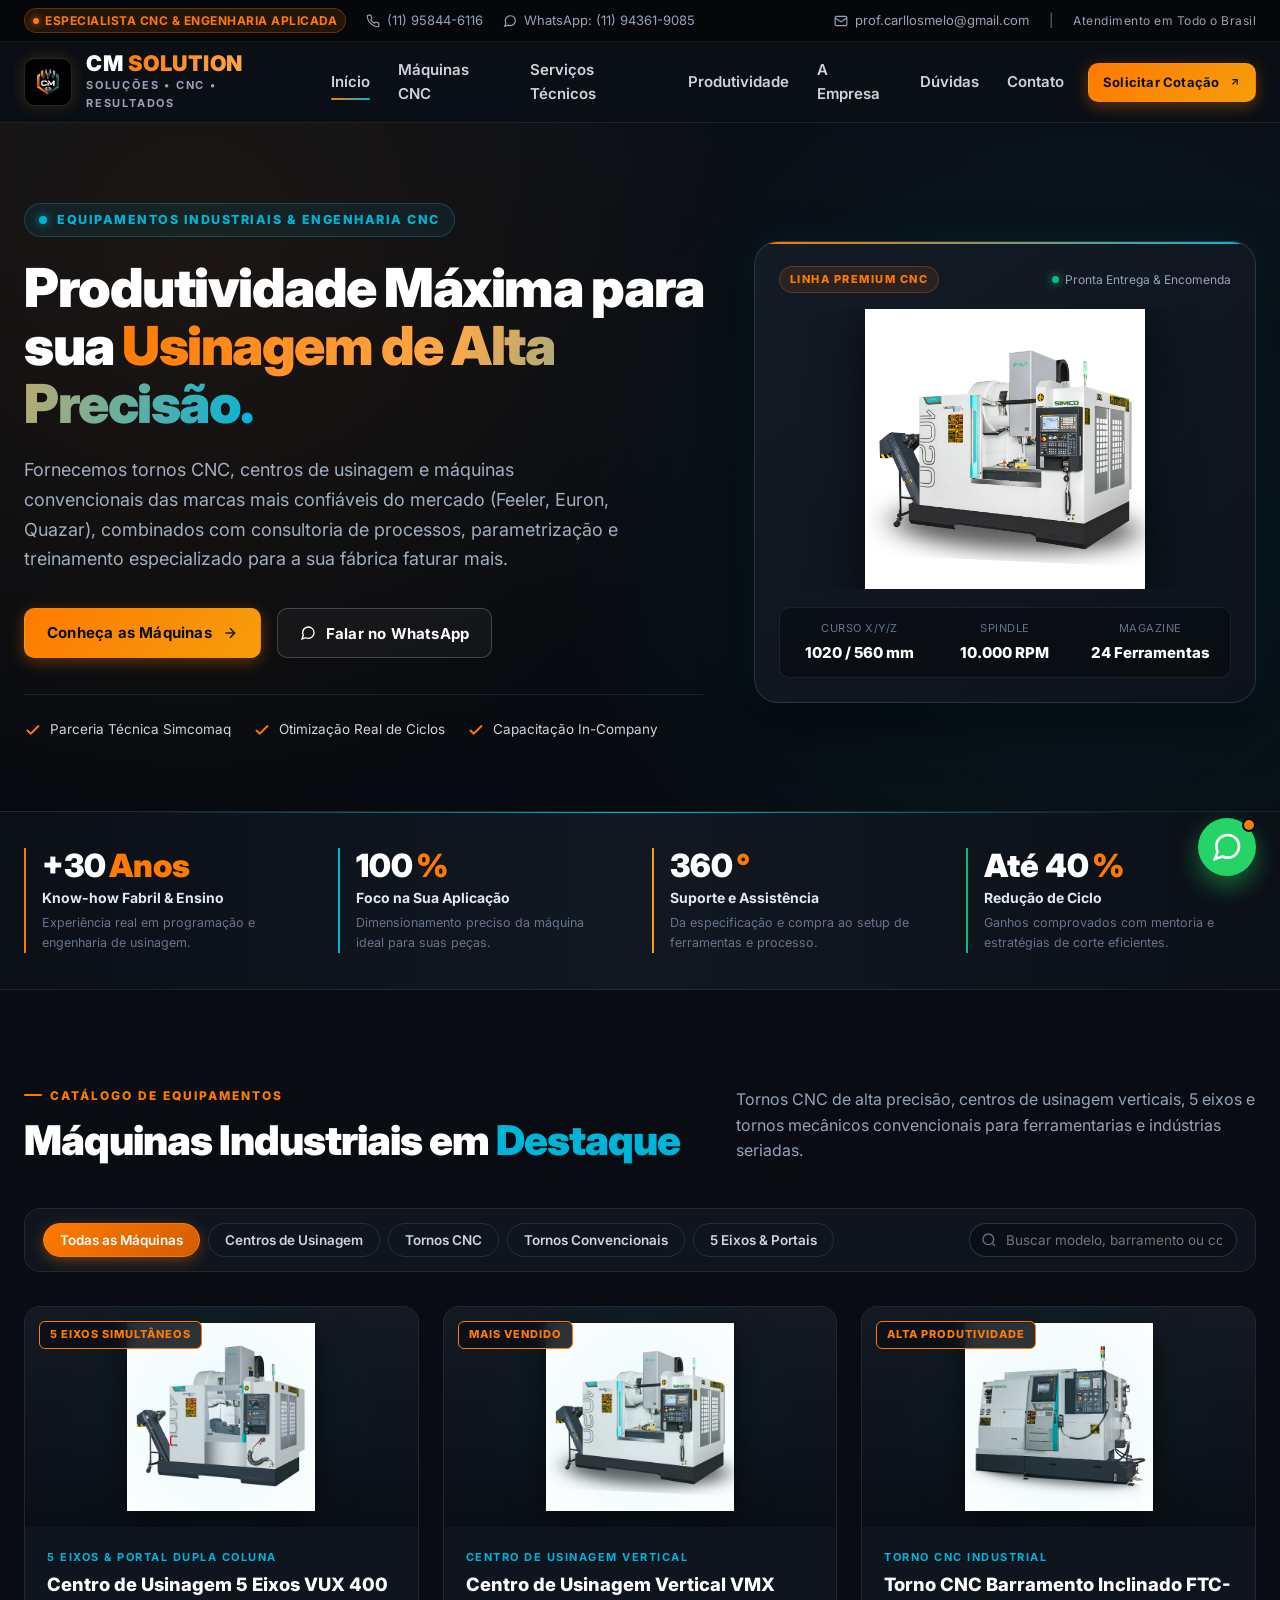
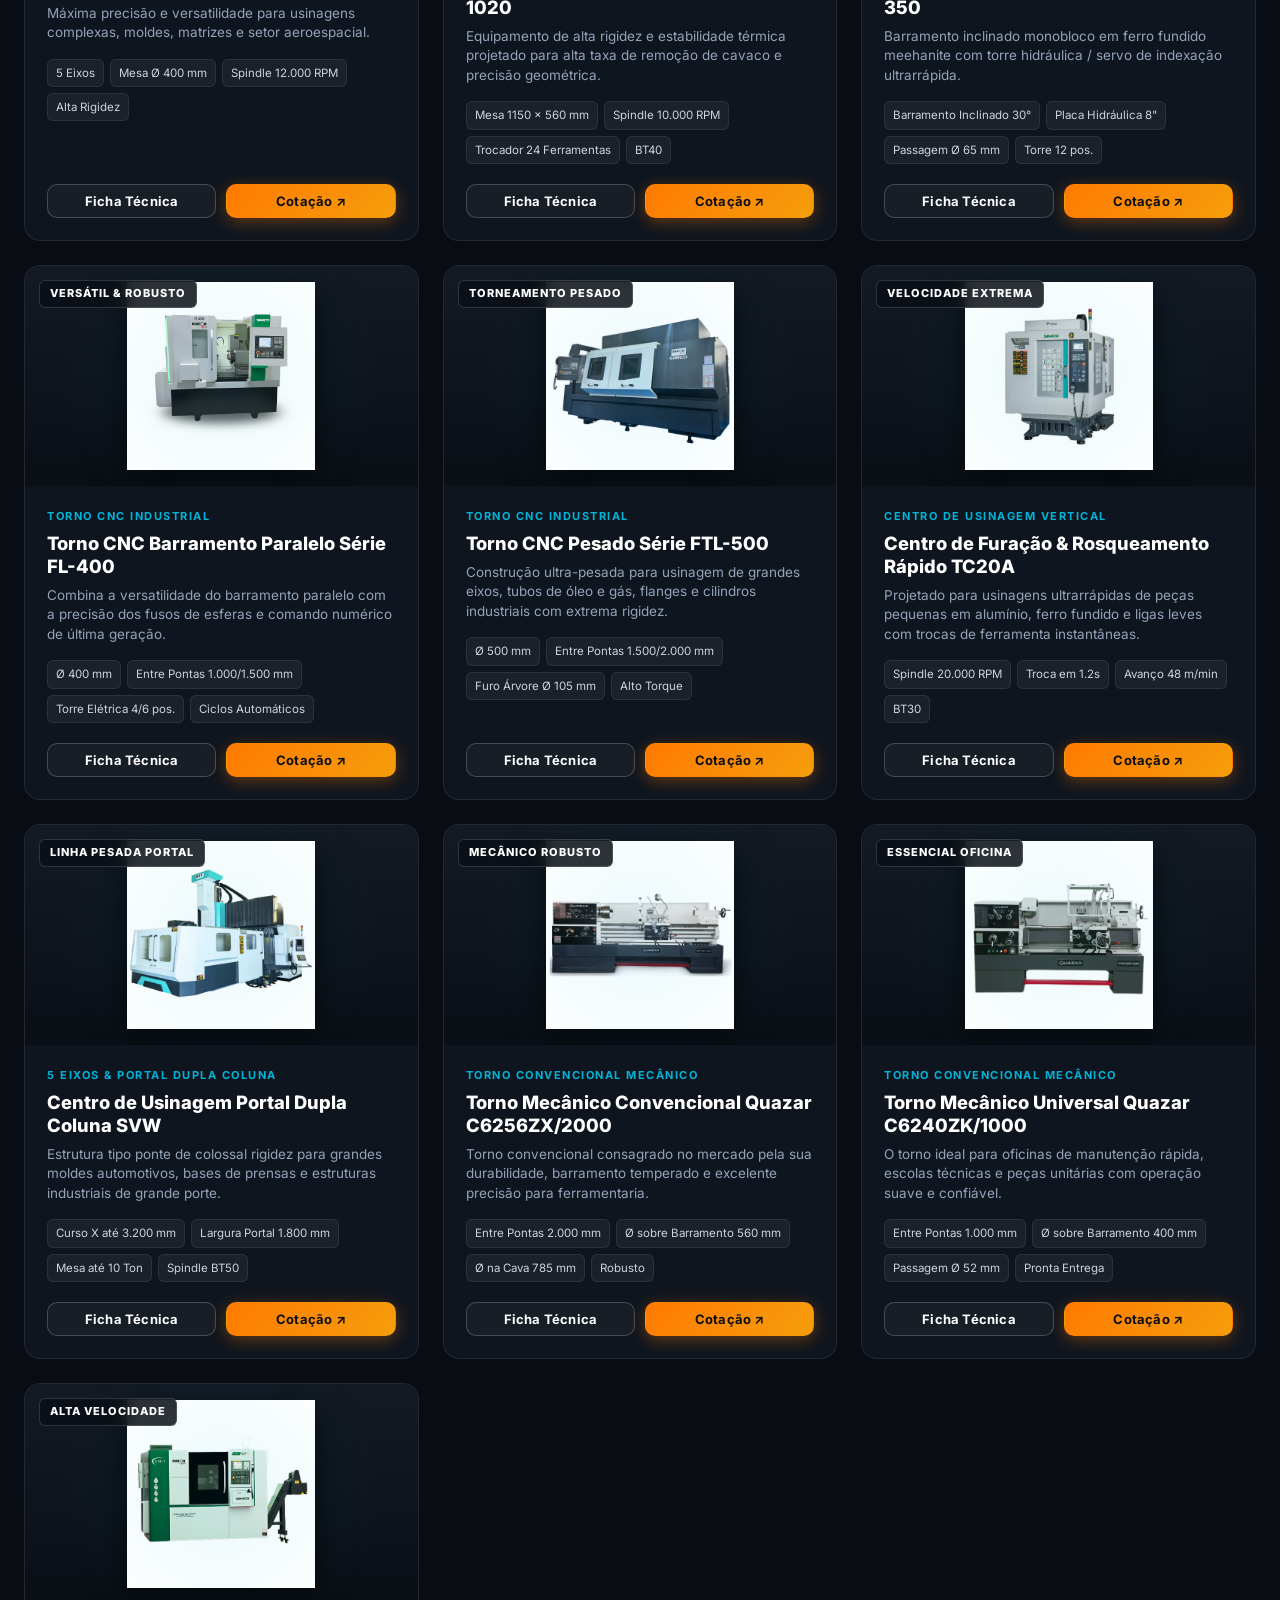
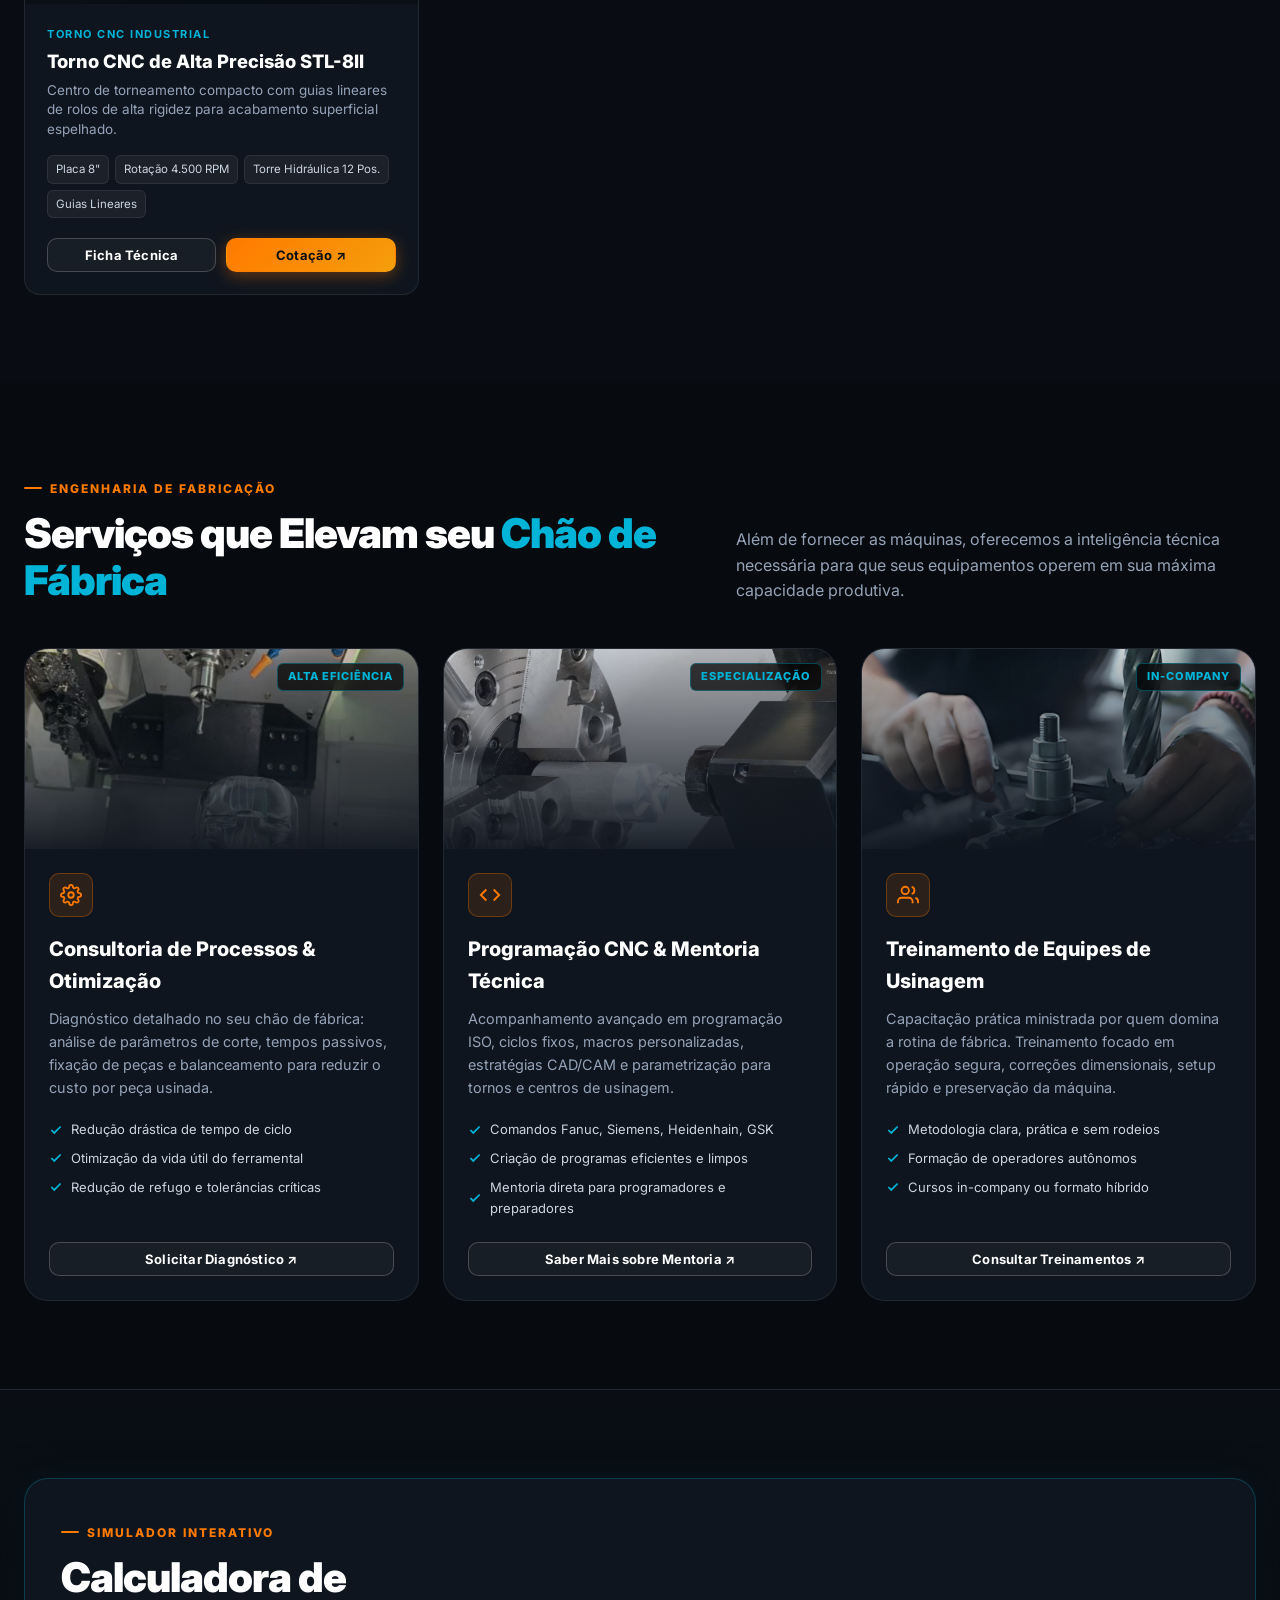
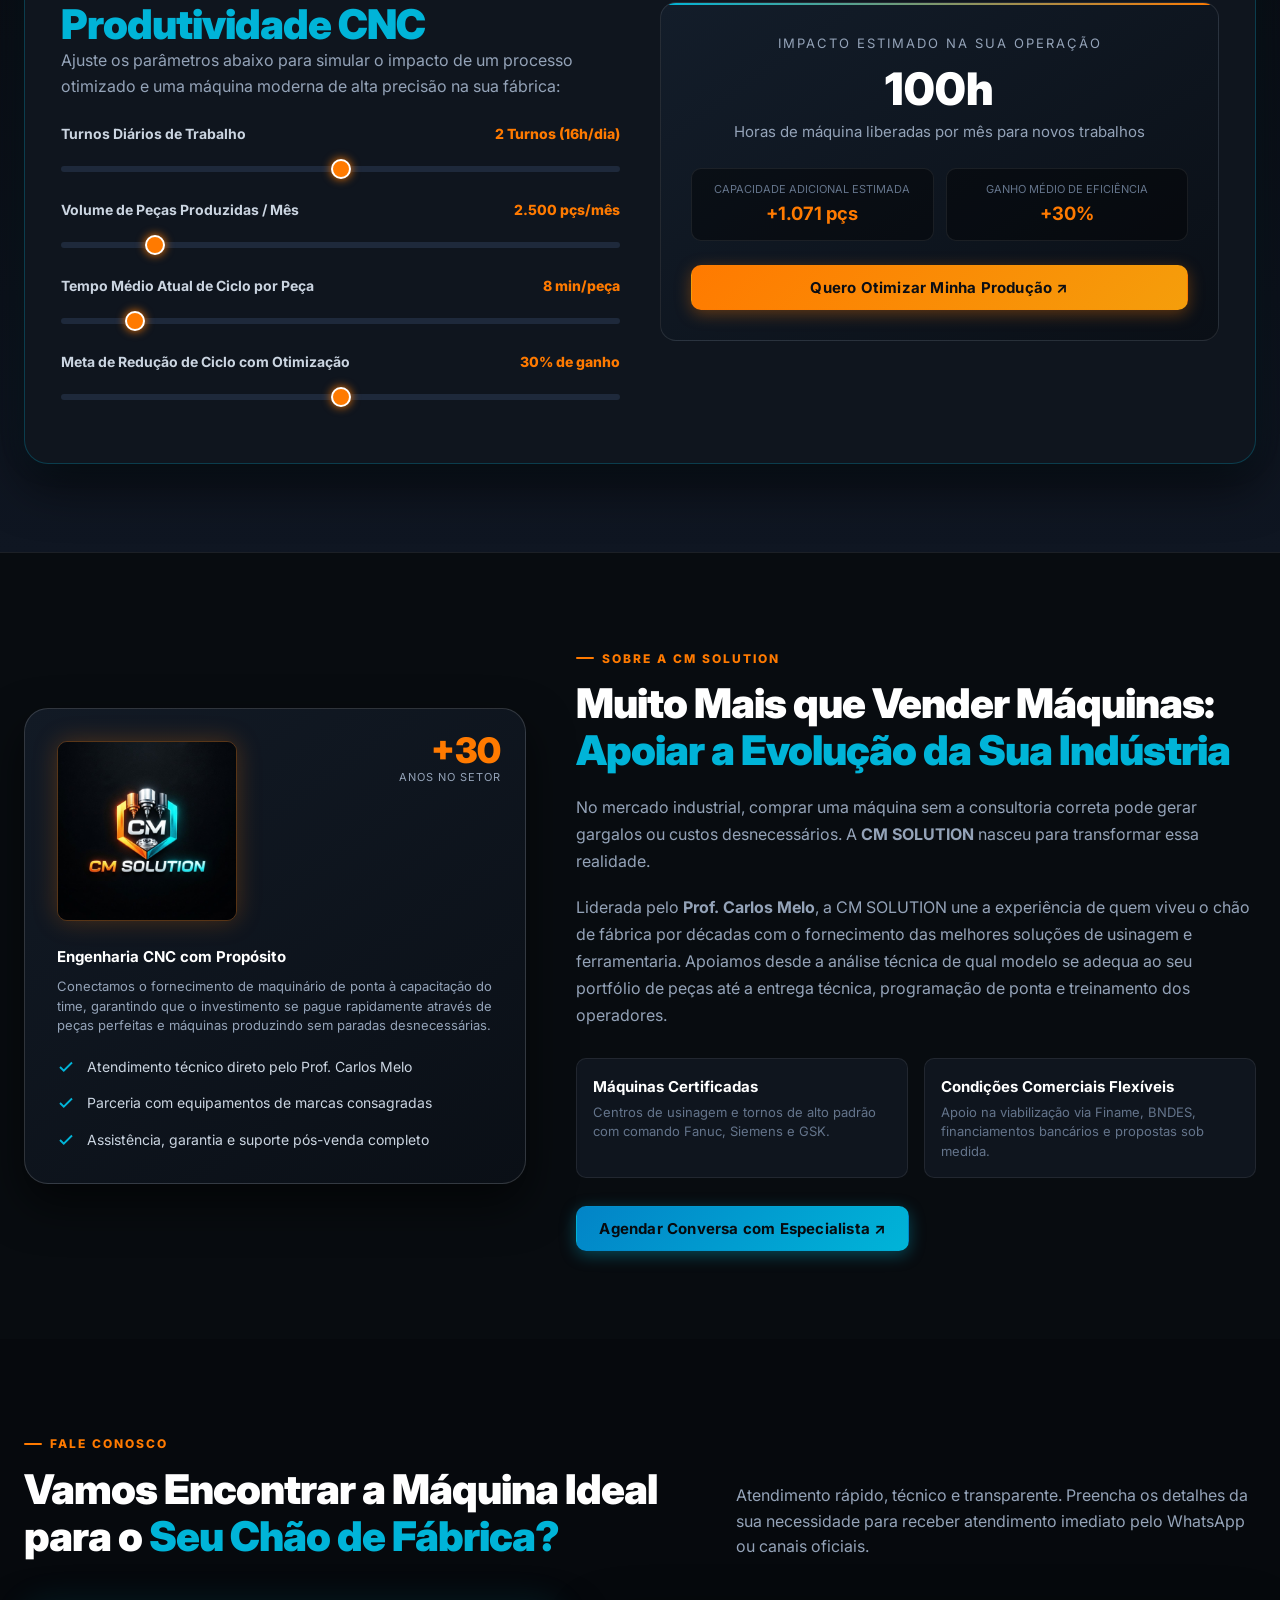
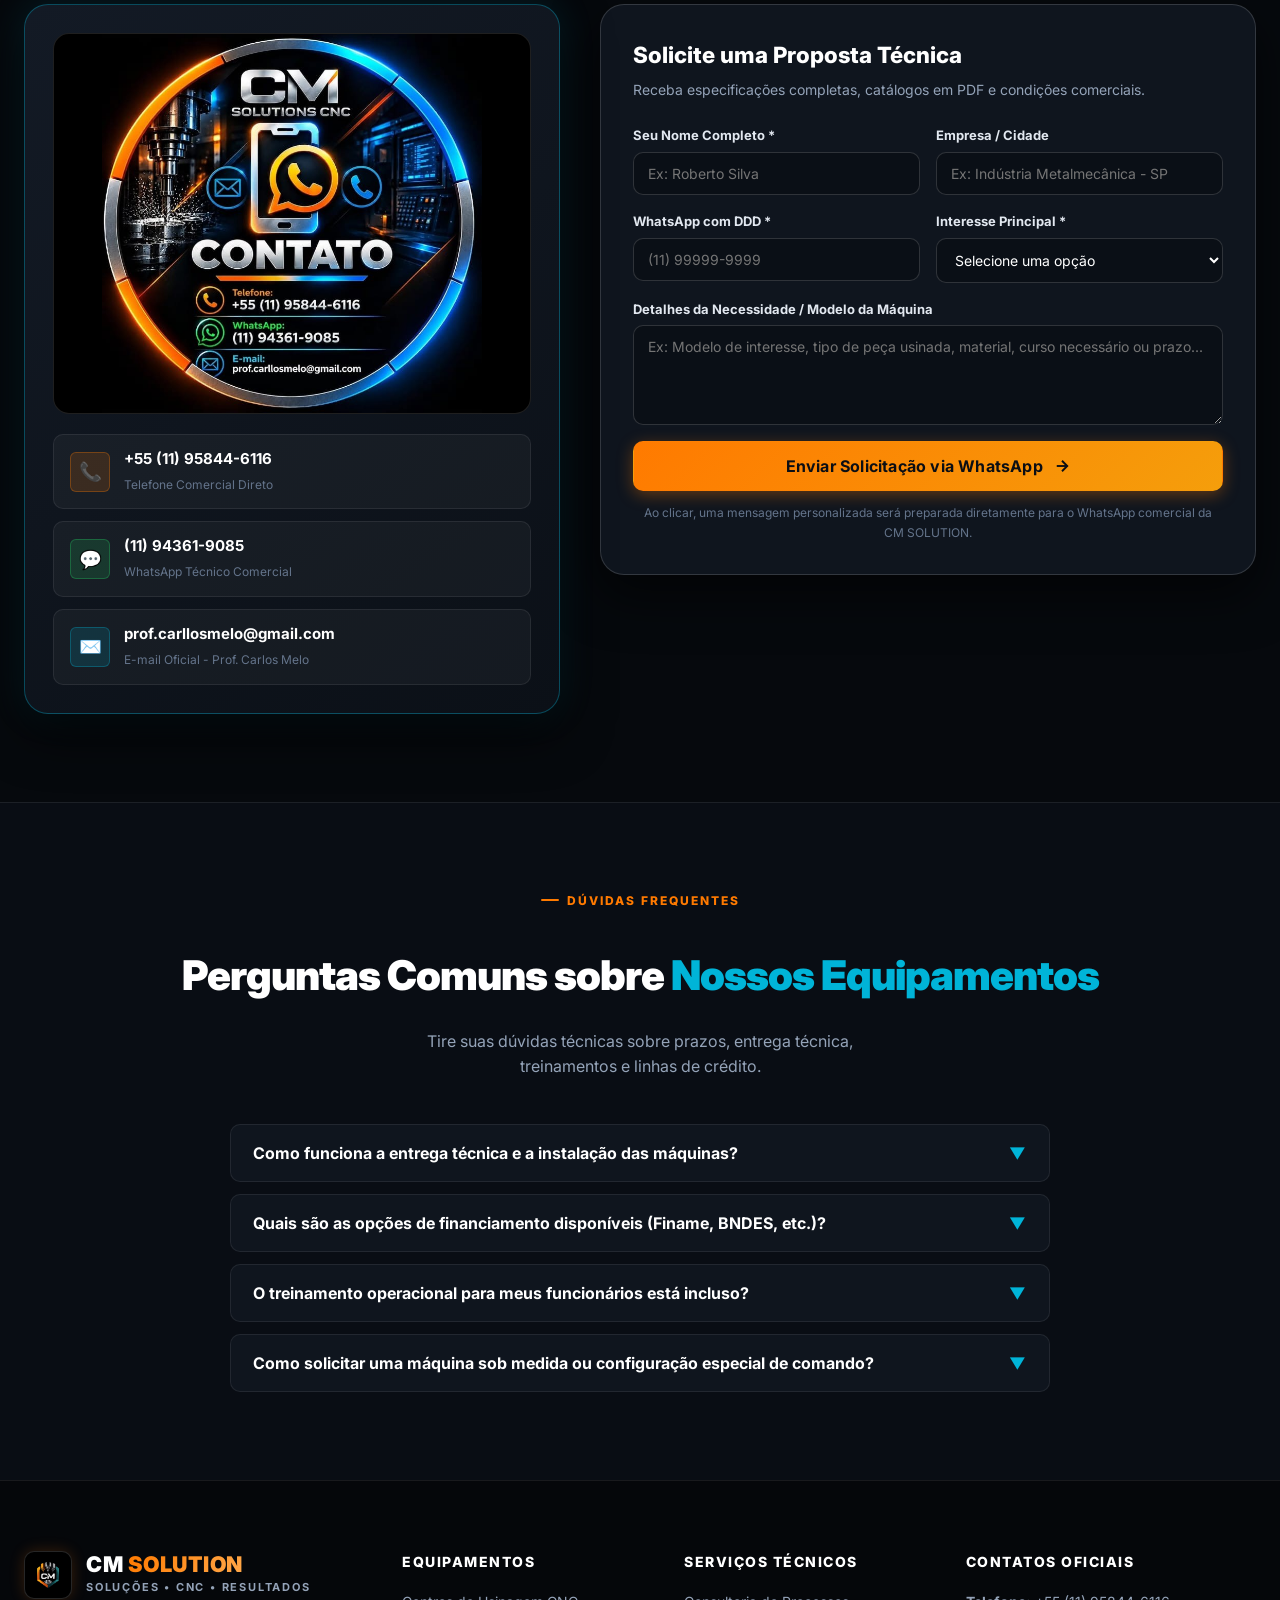
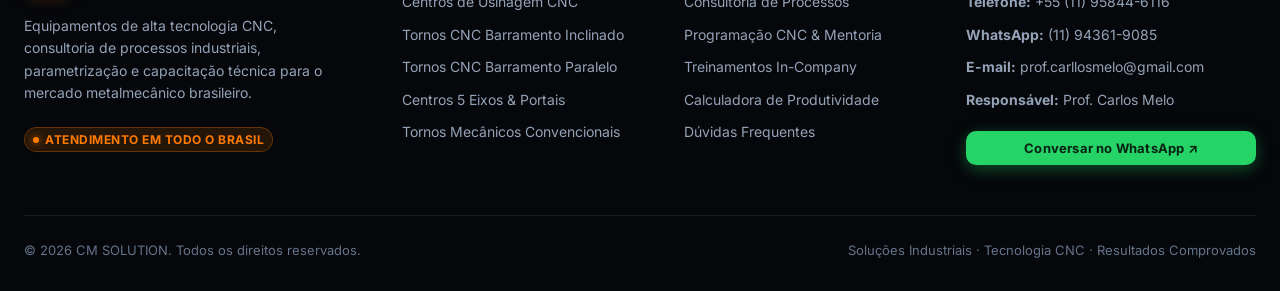
==== index.html @ d3fdac78 "feat: reconstrucao completa do site CM SOLUTION com nova identidade visual, catalogo dinamico e maqu" ====
<!DOCTYPE html>
<html lang="pt-BR">
<head>
  <meta charset="utf-8">
  <meta name="viewport" content="width=device-width, initial-scale=1.0">
  <meta name="description" content="CM SOLUTION - Fornecimento de Máquinas CNC, Tornos Mecânicos, Centros de Usinagem, Consultoria de Processos e Treinamento Especializado em Usinagem.">
  <meta name="keywords" content="máquinas cnc, centro de usinagem, torno cnc, torno mecanico, simcomaq, feeler, euron, quazar, consultoria cnc, programação cnc, treinamento usinagem, carlos melo">
  <title>CM SOLUTION | Máquinas CNC, Centros de Usinagem e Soluções Industriais</title>
  
  <!-- Favicon using 1a.jpg -->
  <link rel="icon" type="image/jpeg" href="assets/images/1a.jpg">
  
  <!-- Google Fonts: Inter -->
  <link rel="preconnect" href="https://fonts.googleapis.com">
  <link rel="preconnect" href="https://fonts.gstatic.com" crossorigin>
  <link href="https://fonts.googleapis.com/css2?family=Inter:wght@300;400;500;600;700;800;900&display=swap" rel="stylesheet">
  
  <!-- Custom Stylesheet -->
  <link rel="stylesheet" href="assets/css/style.css">
</head>
<body id="inicio">

  <!-- Top Quick Contact Bar -->
  <div class="top-contact-bar">
    <div class="container top-bar-content">
      <div class="top-bar-left">
        <span class="badge-official"><span class="dot"></span> Especialista CNC & Engenharia Aplicada</span>
        <a href="tel:+5511958446116" class="top-link">
          <svg width="14" height="14" viewBox="0 0 24 24" fill="none" stroke="currentColor" stroke-width="2"><path d="M22 16.92v3a2 2 0 0 1-2.18 2 19.79 19.79 0 0 1-8.63-3.07 19.5 19.5 0 0 1-6-6 19.79 19.79 0 0 1-3.07-8.67A2 2 0 0 1 4.11 2h3a2 2 0 0 1 2 1.72 12.84 12.84 0 0 0 .7 2.81 2 2 0 0 1-.45 2.11L8.09 9.91a16 16 0 0 0 6 6l1.27-1.27a2 2 0 0 1 2.11-.45 12.84 12.84 0 0 0 2.81.7A2 2 0 0 1 22 16.92z"/></svg>
          (11) 95844-6116
        </a>
        <a href="https://wa.me/5511943619085" target="_blank" rel="noopener" class="top-link">
          <svg width="14" height="14" viewBox="0 0 24 24" fill="none" stroke="currentColor" stroke-width="2"><path d="M21 11.5a8.38 8.38 0 0 1-.9 3.8 8.5 8.5 0 0 1-7.6 4.7 8.38 8.38 0 0 1-3.8-.9L3 21l1.9-5.7a8.38 8.38 0 0 1-.9-3.8 8.5 8.5 0 0 1 4.7-7.6 8.38 8.38 0 0 1 3.8-.9h.5a8.48 8.48 0 0 1 8 8v.5z"/></svg>
          WhatsApp: (11) 94361-9085
        </a>
      </div>
      <div class="top-bar-right">
        <a href="mailto:prof.carllosmelo@gmail.com" class="top-link">
          <svg width="14" height="14" viewBox="0 0 24 24" fill="none" stroke="currentColor" stroke-width="2"><rect x="2" y="4" width="20" height="16" rx="2"/><path d="m22 7-8.97 5.7a1.94 1.94 0 0 1-2.06 0L2 7"/></svg>
          prof.carllosmelo@gmail.com
        </a>
        <span style="color: var(--text-muted);">|</span>
        <span style="font-size:0.75rem; letter-spacing:0.5px;">Atendimento em Todo o Brasil</span>
      </div>
    </div>
  </div>

  <!-- Main Sticky Header -->
  <header class="site-header">
    <div class="container nav-container">
      <a href="#inicio" class="brand-wrapper" aria-label="CM SOLUTION - Página Inicial">
        <img src="assets/images/1a.jpg" alt="CM SOLUTION Logo" class="brand-logo-img">
        <div class="brand-text">
          <span class="brand-name">CM <span>SOLUTION</span></span>
          <span class="brand-sub">SOLUÇÕES • CNC • RESULTADOS</span>
        </div>
      </a>

      <nav class="main-nav" aria-label="Navegação Principal">
        <a href="#inicio" class="nav-link active">Início</a>
        <a href="#maquinas" class="nav-link">Máquinas CNC</a>
        <a href="#servicos" class="nav-link">Serviços Técnicos</a>
        <a href="#calculadora" class="nav-link">Produtividade</a>
        <a href="#empresa" class="nav-link">A Empresa</a>
        <a href="#faq" class="nav-link">Dúvidas</a>
        <a href="#contato" class="nav-link">Contato</a>
      </nav>

      <div class="nav-actions">
        <a href="#contato" class="btn btn-primary btn-sm">
          <span>Solicitar Cotação</span>
          <svg width="14" height="14" viewBox="0 0 24 24" fill="none" stroke="currentColor" stroke-width="2.5"><line x1="7" y1="17" x2="17" y2="7"/><polyline points="7 7 17 7 17 17"/></svg>
        </a>
        <button class="mobile-toggle" id="mobileToggle" aria-label="Abrir Menu">
          <svg width="24" height="24" viewBox="0 0 24 24" fill="none" stroke="currentColor" stroke-width="2"><line x1="3" y1="12" x2="21" y2="12"/><line x1="3" y1="6" x2="21" y2="6"/><line x1="3" y1="18" x2="21" y2="18"/></svg>
        </button>
      </div>
    </div>
  </header>

  <!-- Hero Section -->
  <section class="hero-section">
    <div class="container hero-grid">
      <div class="hero-text-col">
        <div class="hero-eyebrow">
          <span class="pulse"></span>
          Equipamentos Industriais & Engenharia CNC
        </div>
        <h1 class="hero-title">
          Produtividade Máxima para sua <span class="gradient-text">Usinagem de Alta Precisão.</span>
        </h1>
        <p class="hero-desc">
          Fornecemos tornos CNC, centros de usinagem e máquinas convencionais das marcas mais confiáveis do mercado (Feeler, Euron, Quazar), combinados com consultoria de processos, parametrização e treinamento especializado para a sua fábrica faturar mais.
        </p>

        <div class="hero-actions">
          <a href="#maquinas" class="btn btn-primary">
            <span>Conheça as Máquinas</span>
            <svg width="16" height="16" viewBox="0 0 24 24" fill="none" stroke="currentColor" stroke-width="2"><line x1="5" y1="12" x2="19" y2="12"/><polyline points="12 5 19 12 12 19"/></svg>
          </a>
          <button onclick="openDirectWhatsApp('Olá Prof. Carlos Melo! Gostaria de uma consultoria para minha usinagem.')" class="btn btn-outline">
            <svg width="16" height="16" viewBox="0 0 24 24" fill="none" stroke="currentColor" stroke-width="2"><path d="M21 11.5a8.38 8.38 0 0 1-.9 3.8 8.5 8.5 0 0 1-7.6 4.7 8.38 8.38 0 0 1-3.8-.9L3 21l1.9-5.7a8.38 8.38 0 0 1-.9-3.8 8.5 8.5 0 0 1 4.7-7.6 8.38 8.38 0 0 1 3.8-.9h.5a8.48 8.48 0 0 1 8 8v.5z"/></svg>
            <span>Falar no WhatsApp</span>
          </button>
        </div>

        <div class="hero-trust-bar">
          <div class="hero-trust-item">
            <svg width="18" height="18" viewBox="0 0 24 24" fill="none" stroke="currentColor" stroke-width="2.5"><polyline points="20 6 9 17 4 12"/></svg>
            <span>Parceria Técnica Simcomaq</span>
          </div>
          <div class="hero-trust-item">
            <svg width="18" height="18" viewBox="0 0 24 24" fill="none" stroke="currentColor" stroke-width="2.5"><polyline points="20 6 9 17 4 12"/></svg>
            <span>Otimização Real de Ciclos</span>
          </div>
          <div class="hero-trust-item">
            <svg width="18" height="18" viewBox="0 0 24 24" fill="none" stroke="currentColor" stroke-width="2.5"><polyline points="20 6 9 17 4 12"/></svg>
            <span>Capacitação In-Company</span>
          </div>
        </div>
      </div>

      <!-- Hero Visual Card -->
      <div class="hero-visual-col">
        <div class="hero-visual-card">
          <div class="hero-visual-header">
            <span class="hero-visual-tag">Linha Premium CNC</span>
            <div class="hero-visual-status">
              <span class="live-dot"></span> Pronta Entrega & Encomenda
            </div>
          </div>
          <div class="hero-image-wrap" onclick="openMachineModal('vmx1020')">
            <img src="assets/machines/centro-de-usinagem-vertical-vmx1020.png" alt="Centro de Usinagem Vertical VMX 1020">
          </div>
          <div class="hero-specs-row">
            <div class="hero-spec-item">
              <span class="hero-spec-label">Curso X/Y/Z</span>
              <span class="hero-spec-val">1020 / 560 mm</span>
            </div>
            <div class="hero-spec-item">
              <span class="hero-spec-label">Spindle</span>
              <span class="hero-spec-val">10.000 RPM</span>
            </div>
            <div class="hero-spec-item">
              <span class="hero-spec-label">Magazine</span>
              <span class="hero-spec-val">24 Ferramentas</span>
            </div>
          </div>
        </div>
      </div>
    </div>
  </section>

  <!-- Stats & Industrial KPI Strip -->
  <section class="stats-banner">
    <div class="container stats-grid">
      <div class="stat-box">
        <div class="stat-number">+30 <span class="highlight">Anos</span></div>
        <div class="stat-title">Know-how Fabril & Ensino</div>
        <div class="stat-desc">Experiência real em programação e engenharia de usinagem.</div>
      </div>
      <div class="stat-box">
        <div class="stat-number">100<span class="highlight">%</span></div>
        <div class="stat-title">Foco na Sua Aplicação</div>
        <div class="stat-desc">Dimensionamento preciso da máquina ideal para suas peças.</div>
      </div>
      <div class="stat-box">
        <div class="stat-number">360<span class="highlight">°</span></div>
        <div class="stat-title">Suporte e Assistência</div>
        <div class="stat-desc">Da especificação e compra ao setup de ferramentas e processo.</div>
      </div>
      <div class="stat-box">
        <div class="stat-number">Até 40<span class="highlight">%</span></div>
        <div class="stat-title">Redução de Ciclo</div>
        <div class="stat-desc">Ganhos comprovados com mentoria e estratégias de corte eficientes.</div>
      </div>
    </div>
  </section>

  <!-- Interactive Machine Catalog -->
  <section class="section catalog-section" id="maquinas">
    <div class="container">
      <div class="section-head">
        <div>
          <div class="kicker">Catálogo de Equipamentos</div>
          <h2 class="section-title">Máquinas Industriais em <span>Destaque</span></h2>
        </div>
        <p class="section-desc">
          Tornos CNC de alta precisão, centros de usinagem verticais, 5 eixos e tornos mecânicos convencionais para ferramentarias e indústrias seriadas.
        </p>
      </div>

      <!-- Controls: Filters + Real-time Search -->
      <div class="catalog-controls">
        <div class="filter-tabs" role="tablist">
          <button class="filter-btn active" data-filter="todos">Todas as Máquinas</button>
          <button class="filter-btn" data-filter="centros">Centros de Usinagem</button>
          <button class="filter-btn" data-filter="tornos-cnc">Tornos CNC</button>
          <button class="filter-btn" data-filter="tornos-conv">Tornos Convencionais</button>
          <button class="filter-btn" data-filter="5eixos-portal">5 Eixos & Portais</button>
        </div>
        <div class="search-box">
          <svg class="search-icon" width="16" height="16" viewBox="0 0 24 24" fill="none" stroke="currentColor" stroke-width="2"><circle cx="11" cy="11" r="8"/><line x1="21" y1="21" x2="16.65" y2="16.65"/></svg>
          <input type="text" id="machineSearch" class="search-input" placeholder="Buscar modelo, barramento ou comando...">
        </div>
      </div>

      <!-- Dynamic Machine Grid -->
      <div class="machine-grid" id="machineGrid">
        <!-- Rendered dynamically by main.js with authentic Simcomaq machinery -->
      </div>

      <!-- Empty State -->
      <div class="empty-state" id="emptyState">
        <p style="font-size:1.1rem; color: #FFF; margin-bottom: 8px;">Nenhum equipamento encontrado para esta busca.</p>
        <p style="color: var(--text-muted); font-size: 0.875rem;">Tente outro termo ou entre em contato direto para encontrarmos o modelo perfeito para sua necessidade.</p>
      </div>
    </div>
  </section>

  <!-- Technical Services Section -->
  <section class="section services-section" id="servicos">
    <div class="container">
      <div class="section-head">
        <div>
          <div class="kicker">Engenharia de Fabricação</div>
          <h2 class="section-title">Serviços que Elevam seu <span>Chão de Fábrica</span></h2>
        </div>
        <p class="section-desc">
          Além de fornecer as máquinas, oferecemos a inteligência técnica necessária para que seus equipamentos operem em sua máxima capacidade produtiva.
        </p>
      </div>

      <div class="services-grid">
        <!-- Service 1 -->
        <article class="service-card">
          <div class="service-photo-wrap">
            <img src="assets/machines/cat_2.png" alt="Usinagem de Peças Complexas 3D">
            <span class="service-badge">Alta Eficiência</span>
          </div>
          <div class="service-content">
            <div class="service-icon-box">
              <svg width="22" height="22" viewBox="0 0 24 24" fill="none" stroke="currentColor" stroke-width="2"><circle cx="12" cy="12" r="3"/><path d="M19.4 15a1.65 1.65 0 0 0 .33 1.82l.06.06a2 2 0 0 1 0 2.83 2 2 0 0 1-2.83 0l-.06-.06a1.65 1.65 0 0 0-1.82-.33 1.65 1.65 0 0 0-1 1.51V21a2 2 0 0 1-2 2 2 2 0 0 1-2-2v-.09A1.65 1.65 0 0 0 9 19.4a1.65 1.65 0 0 0-1.82.33l-.06.06a2 2 0 0 1-2.83 0 2 2 0 0 1 0-2.83l.06-.06a1.65 1.65 0 0 0 .33-1.82 1.65 1.65 0 0 0-1.51-1H3a2 2 0 0 1-2-2 2 2 0 0 1 2-2h.09A1.65 1.65 0 0 0 4.6 9a1.65 1.65 0 0 0-.33-1.82l-.06-.06a2 2 0 0 1 0-2.83 2 2 0 0 1 2.83 0l.06.06a1.65 1.65 0 0 0 1.82.33H9a1.65 1.65 0 0 0 1-1.51V3a2 2 0 0 1 2-2 2 2 0 0 1 2 2v.09a1.65 1.65 0 0 0 1 1.51 1.65 1.65 0 0 0 1.82-.33l.06-.06a2 2 0 0 1 2.83 0 2 2 0 0 1 0 2.83l-.06.06a1.65 1.65 0 0 0-.33 1.82V9a1.65 1.65 0 0 0 1.51 1H21a2 2 0 0 1 2 2 2 2 0 0 1-2 2h-.09a1.65 1.65 0 0 0-1.51 1z"/></svg>
            </div>
            <h3 class="service-title">Consultoria de Processos & Otimização</h3>
            <p class="service-desc">
              Diagnóstico detalhado no seu chão de fábrica: análise de parâmetros de corte, tempos passivos, fixação de peças e balanceamento para reduzir o custo por peça usinada.
            </p>
            <ul class="service-checklist">
              <li><svg width="14" height="14" viewBox="0 0 24 24" fill="none" stroke="currentColor" stroke-width="3"><polyline points="20 6 9 17 4 12"/></svg> Redução drástica de tempo de ciclo</li>
              <li><svg width="14" height="14" viewBox="0 0 24 24" fill="none" stroke="currentColor" stroke-width="3"><polyline points="20 6 9 17 4 12"/></svg> Otimização da vida útil do ferramental</li>
              <li><svg width="14" height="14" viewBox="0 0 24 24" fill="none" stroke="currentColor" stroke-width="3"><polyline points="20 6 9 17 4 12"/></svg> Redução de refugo e tolerâncias críticas</li>
            </ul>
            <button onclick="selectMachineForQuote('Consultoria de Processos Industriais')" class="btn btn-outline btn-sm service-btn">Solicitar Diagnóstico ↗</button>
          </div>
        </article>

        <!-- Service 2 -->
        <article class="service-card">
          <div class="service-photo-wrap">
            <img src="assets/machines/cat_3.png" alt="Torneamento CNC e Usinagem de Precisão">
            <span class="service-badge">Especialização</span>
          </div>
          <div class="service-content">
            <div class="service-icon-box">
              <svg width="22" height="22" viewBox="0 0 24 24" fill="none" stroke="currentColor" stroke-width="2"><polyline points="16 18 22 12 16 6"/><polyline points="8 6 2 12 8 18"/></svg>
            </div>
            <h3 class="service-title">Programação CNC & Mentoria Técnica</h3>
            <p class="service-desc">
              Acompanhamento avançado em programação ISO, ciclos fixos, macros personalizadas, estratégias CAD/CAM e parametrização para tornos e centros de usinagem.
            </p>
            <ul class="service-checklist">
              <li><svg width="14" height="14" viewBox="0 0 24 24" fill="none" stroke="currentColor" stroke-width="3"><polyline points="20 6 9 17 4 12"/></svg> Comandos Fanuc, Siemens, Heidenhain, GSK</li>
              <li><svg width="14" height="14" viewBox="0 0 24 24" fill="none" stroke="currentColor" stroke-width="3"><polyline points="20 6 9 17 4 12"/></svg> Criação de programas eficientes e limpos</li>
              <li><svg width="14" height="14" viewBox="0 0 24 24" fill="none" stroke="currentColor" stroke-width="3"><polyline points="20 6 9 17 4 12"/></svg> Mentoria direta para programadores e preparadores</li>
            </ul>
            <button onclick="selectMachineForQuote('Mentoria em Programação CNC')" class="btn btn-outline btn-sm service-btn">Saber Mais sobre Mentoria ↗</button>
          </div>
        </article>

        <!-- Service 3 -->
        <article class="service-card">
          <div class="service-photo-wrap">
            <img src="assets/machines/cat_6.png" alt="Setup de Ferramentas e Treinamento Prático">
            <span class="service-badge">In-Company</span>
          </div>
          <div class="service-content">
            <div class="service-icon-box">
              <svg width="22" height="22" viewBox="0 0 24 24" fill="none" stroke="currentColor" stroke-width="2"><path d="M17 21v-2a4 4 0 0 0-4-4H5a4 4 0 0 0-4 4v2"/><circle cx="9" cy="7" r="4"/><path d="M23 21v-2a4 4 0 0 0-3-3.87"/><path d="M16 3.13a4 4 0 0 1 0 7.75"/></svg>
            </div>
            <h3 class="service-title">Treinamento de Equipes de Usinagem</h3>
            <p class="service-desc">
              Capacitação prática ministrada por quem domina a rotina de fábrica. Treinamento focado em operação segura, correções dimensionais, setup rápido e preservação da máquina.
            </p>
            <ul class="service-checklist">
              <li><svg width="14" height="14" viewBox="0 0 24 24" fill="none" stroke="currentColor" stroke-width="3"><polyline points="20 6 9 17 4 12"/></svg> Metodologia clara, prática e sem rodeios</li>
              <li><svg width="14" height="14" viewBox="0 0 24 24" fill="none" stroke="currentColor" stroke-width="3"><polyline points="20 6 9 17 4 12"/></svg> Formação de operadores autônomos</li>
              <li><svg width="14" height="14" viewBox="0 0 24 24" fill="none" stroke="currentColor" stroke-width="3"><polyline points="20 6 9 17 4 12"/></svg> Cursos in-company ou formato híbrido</li>
            </ul>
            <button onclick="selectMachineForQuote('Treinamento de Equipe Operacional')" class="btn btn-outline btn-sm service-btn">Consultar Treinamentos ↗</button>
          </div>
        </article>
      </div>
    </div>
  </section>

  <!-- Interactive Productivity & Cycle Time Calculator -->
  <section class="section calc-section" id="calculadora">
    <div class="container">
      <div class="calc-wrapper">
        <div class="calc-grid">
          <div>
            <div class="kicker">Simulador Interativo</div>
            <h2 class="section-title">Calculadora de <span>Produtividade CNC</span></h2>
            <p class="section-desc" style="margin-bottom: 24px;">
              Ajuste os parâmetros abaixo para simular o impacto de um processo otimizado e uma máquina moderna de alta precisão na sua fábrica:
            </p>

            <div class="calc-form-group">
              <div class="calc-label">
                <span>Turnos Diários de Trabalho</span>
                <span class="calc-val-display" id="calcShiftsVal">2 Turnos (16h/dia)</span>
              </div>
              <input type="range" class="calc-slider" id="calcShifts" min="1" max="3" value="2" step="1">
            </div>

            <div class="calc-form-group">
              <div class="calc-label">
                <span>Volume de Peças Produzidas / Mês</span>
                <span class="calc-val-display" id="calcPartsVal">2.500 pçs/mês</span>
              </div>
              <input type="range" class="calc-slider" id="calcParts" min="200" max="15000" value="2500" step="100">
            </div>

            <div class="calc-form-group">
              <div class="calc-label">
                <span>Tempo Médio Atual de Ciclo por Peça</span>
                <span class="calc-val-display" id="calcCycleVal">8 min/peça</span>
              </div>
              <input type="range" class="calc-slider" id="calcCycle" min="1" max="60" value="8" step="0.5">
            </div>

            <div class="calc-form-group">
              <div class="calc-label">
                <span>Meta de Redução de Ciclo com Otimização</span>
                <span class="calc-val-display" id="calcOptimVal">30% de ganho</span>
              </div>
              <input type="range" class="calc-slider" id="calcOptim" min="10" max="50" value="30" step="5">
            </div>
          </div>

          <div>
            <div class="calc-results-box">
              <div class="calc-res-title">Impacto Estimado na Sua Operação</div>
              <div class="calc-res-big" id="resHours">100h</div>
              <div class="calc-res-sub">Horas de máquina liberadas por mês para novos trabalhos</div>

              <div class="calc-metrics-row">
                <div class="calc-metric-card">
                  <small>Capacidade Adicional Estimada</small>
                  <strong id="resExtraParts">+1.071 pçs</strong>
                </div>
                <div class="calc-metric-card">
                  <small>Ganho Médio de Eficiência</small>
                  <strong id="resGainPct">+30%</strong>
                </div>
              </div>

              <button onclick="selectMachineForQuote('Calculadora de Produtividade')" class="btn btn-primary" style="width: 100%;">
                <span>Quero Otimizar Minha Produção ↗</span>
              </button>
            </div>
          </div>
        </div>
      </div>
    </div>
  </section>

  <!-- Company / About Section -->
  <section class="section about-section" id="empresa">
    <div class="container about-grid">
      <div class="about-visual-col">
        <div class="about-card-badge">
          <img src="assets/images/a3.jpg" alt="CM SOLUTION Logo Oficial" class="about-logo-hero" onerror="this.src='assets/images/1a.jpg'">
          <div class="about-experience-badge">
            <div class="num">+30</div>
            <div class="lbl">Anos no Setor</div>
          </div>
          <p style="font-size: 0.9375rem; color: #FFF; font-weight: 700; margin-bottom: 8px;">
            Engenharia CNC com Propósito
          </p>
          <p style="font-size: 0.8125rem; color: var(--text-secondary); line-height: 1.5;">
            Conectamos o fornecimento de maquinário de ponta à capacitação do time, garantindo que o investimento se pague rapidamente através de peças perfeitas e máquinas produzindo sem paradas desnecessárias.
          </p>

          <div class="about-feature-list">
            <div class="about-feature-item">
              <svg width="18" height="18" viewBox="0 0 24 24" fill="none" stroke="currentColor" stroke-width="2.5"><polyline points="20 6 9 17 4 12"/></svg>
              <span>Atendimento técnico direto pelo Prof. Carlos Melo</span>
            </div>
            <div class="about-feature-item">
              <svg width="18" height="18" viewBox="0 0 24 24" fill="none" stroke="currentColor" stroke-width="2.5"><polyline points="20 6 9 17 4 12"/></svg>
              <span>Parceria com equipamentos de marcas consagradas</span>
            </div>
            <div class="about-feature-item">
              <svg width="18" height="18" viewBox="0 0 24 24" fill="none" stroke="currentColor" stroke-width="2.5"><polyline points="20 6 9 17 4 12"/></svg>
              <span>Assistência, garantia e suporte pós-venda completo</span>
            </div>
          </div>
        </div>
      </div>

      <div class="about-copy-col">
        <div class="kicker">Sobre a CM SOLUTION</div>
        <h2 class="section-title">Muito Mais que Vender Máquinas: <span>Apoiar a Evolução da Sua Indústria</span></h2>
        <p>
          No mercado industrial, comprar uma máquina sem a consultoria correta pode gerar gargalos ou custos desnecessários. A <strong>CM SOLUTION</strong> nasceu para transformar essa realidade.
        </p>
        <p>
          Liderada pelo <strong>Prof. Carlos Melo</strong>, a CM SOLUTION une a experiência de quem viveu o chão de fábrica por décadas com o fornecimento das melhores soluções de usinagem e ferramentaria. Apoiamos desde a análise técnica de qual modelo se adequa ao seu portfólio de peças até a entrega técnica, programação de ponta e treinamento dos operadores.
        </p>

        <div class="about-pillars">
          <div class="pillar-item">
            <strong>Máquinas Certificadas</strong>
            <p>Centros de usinagem e tornos de alto padrão com comando Fanuc, Siemens e GSK.</p>
          </div>
          <div class="pillar-item">
            <strong>Condições Comerciais Flexíveis</strong>
            <p>Apoio na viabilização via Finame, BNDES, financiamentos bancários e propostas sob medida.</p>
          </div>
        </div>

        <button onclick="openDirectWhatsApp('Olá Prof. Carlos Melo! Gostaria de agendar uma reunião sobre novos equipamentos.')" class="btn btn-cyan">
          <span>Agendar Conversa com Especialista ↗</span>
        </button>
      </div>
    </div>
  </section>

  <!-- Contact & Direct WhatsApp Hub (Featuring a2.jpeg and a2_clean.jpg) -->
  <section class="section contact-section" id="contato">
    <div class="container">
      <div class="section-head">
        <div>
          <div class="kicker">Fale Conosco</div>
          <h2 class="section-title">Vamos Encontrar a Máquina Ideal para o <span>Seu Chão de Fábrica?</span></h2>
        </div>
        <p class="section-desc">
          Atendimento rápido, técnico e transparente. Preencha os detalhes da sua necessidade para receber atendimento imediato pelo WhatsApp ou canais oficiais.
        </p>
      </div>

      <div class="contact-grid">
        <!-- Contact Badge / A2 Card -->
        <div class="contact-badge-card">
          <div class="badge-art-frame">
            <img src="assets/images/a2_clean.jpg" alt="CM SOLUTION Contato Oficial" class="badge-art-img" onerror="this.src='assets/images/a2.jpeg'">
          </div>

          <div class="contact-quick-list">
            <!-- Telefone -->
            <a href="tel:+5511958446116" class="contact-channel-item">
              <div class="channel-icon phone">📞</div>
              <div class="channel-data">
                <strong>+55 (11) 95844-6116</strong>
                <small>Telefone Comercial Direto</small>
              </div>
            </a>

            <!-- WhatsApp -->
            <a href="https://wa.me/5511943619085" target="_blank" rel="noopener" class="contact-channel-item">
              <div class="channel-icon whatsapp">💬</div>
              <div class="channel-data">
                <strong>(11) 94361-9085</strong>
                <small>WhatsApp Técnico Comercial</small>
              </div>
            </a>

            <!-- E-mail -->
            <a href="mailto:prof.carllosmelo@gmail.com" class="contact-channel-item">
              <div class="channel-icon email">✉️</div>
              <div class="channel-data">
                <strong>prof.carllosmelo@gmail.com</strong>
                <small>E-mail Oficial - Prof. Carlos Melo</small>
              </div>
            </a>
          </div>
        </div>

        <!-- Contact Form -->
        <div class="quote-form-card">
          <div class="form-header">
            <h3>Solicite uma Proposta Técnica</h3>
            <p>Receba especificações completas, catálogos em PDF e condições comerciais.</p>
          </div>

          <form id="quoteForm">
            <div class="form-grid-2">
              <div class="form-group">
                <label for="name" class="form-label">Seu Nome Completo *</label>
                <input type="text" id="name" class="form-control" placeholder="Ex: Roberto Silva" required>
              </div>

              <div class="form-group">
                <label for="company" class="form-label">Empresa / Cidade</label>
                <input type="text" id="company" class="form-control" placeholder="Ex: Indústria Metalmecânica - SP">
              </div>
            </div>

            <div class="form-grid-2">
              <div class="form-group">
                <label for="phone" class="form-label">WhatsApp com DDD *</label>
                <input type="tel" id="phone" class="form-control" placeholder="(11) 99999-9999" required>
              </div>

              <div class="form-group">
                <label for="interest" class="form-label">Interesse Principal *</label>
                <select id="interest" class="form-control" required>
                  <option value="">Selecione uma opção</option>
                  <option value="Compra de Máquina CNC / Equipamento">Compra de Máquina CNC / Equipamento</option>
                  <option value="Torno Convencional Mecânico">Torno Convencional Mecânico</option>
                  <option value="Consultoria de Processos Industriais">Consultoria de Processos Industriais</option>
                  <option value="Mentoria em Programação CNC">Mentoria em Programação CNC</option>
                  <option value="Treinamento de Equipe de Usinagem">Treinamento de Equipe de Usinagem</option>
                  <option value="Outro Assunto">Outro Assunto</option>
                </select>
              </div>
            </div>

            <div class="form-group full">
              <label for="details" class="form-label">Detalhes da Necessidade / Modelo da Máquina</label>
              <textarea id="details" class="form-control" placeholder="Ex: Modelo de interesse, tipo de peça usinada, material, curso necessário ou prazo..."></textarea>
            </div>

            <button type="submit" class="btn btn-primary form-submit-btn">
              <span>Enviar Solicitação via WhatsApp</span>
              <svg width="18" height="18" viewBox="0 0 24 24" fill="none" stroke="currentColor" stroke-width="2.5"><line x1="5" y1="12" x2="19" y2="12"/><polyline points="12 5 19 12 12 19"/></svg>
            </button>

            <p class="form-disclaimer">
              Ao clicar, uma mensagem personalizada será preparada diretamente para o WhatsApp comercial da CM SOLUTION.
            </p>
          </form>
        </div>
      </div>
    </div>
  </section>

  <!-- Technical FAQ Section -->
  <section class="section faq-section" id="faq">
    <div class="container">
      <div class="section-head center">
        <div class="kicker">Dúvidas Frequentes</div>
        <h2 class="section-title">Perguntas Comuns sobre <span>Nossos Equipamentos</span></h2>
        <p class="section-desc">Tire suas dúvidas técnicas sobre prazos, entrega técnica, treinamentos e linhas de crédito.</p>
      </div>

      <div class="faq-list">
        <div class="faq-item">
          <button class="faq-question">
            <span>Como funciona a entrega técnica e a instalação das máquinas?</span>
            <span class="faq-toggle-icon">▼</span>
          </button>
          <div class="faq-answer">
            <p>
              Todos os equipamentos novos contam com suporte técnico especializado. Nossa equipe orienta os requisitos de infraestrutura civil e elétrica, acompanha o nivelamento, geometria e realiza a entrega técnica presencial, testando o funcionamento e usinando a primeira peça de validação.
            </p>
          </div>
        </div>

        <div class="faq-item">
          <button class="faq-question">
            <span>Quais são as opções de financiamento disponíveis (Finame, BNDES, etc.)?</span>
            <span class="faq-toggle-icon">▼</span>
          </button>
          <div class="faq-answer">
            <p>
              Auxiliamos os clientes no direcionamento para as melhores linhas de financiamento industrial vigentes, incluindo Finame, Cartão BNDES, leasing operacional e linhas de crédito específicas para máquinas operatrizes com taxas competitivas.
            </p>
          </div>
        </div>

        <div class="faq-item">
          <button class="faq-question">
            <span>O treinamento operacional para meus funcionários está incluso?</span>
            <span class="faq-toggle-icon">▼</span>
          </button>
          <div class="faq-answer">
            <p>
              Sim! Um dos grandes diferenciais da CM SOLUTION é não apenas entregar a máquina, mas garantir que sua equipe saiba utilizá-la com total segurança e produtividade. Disponibilizamos treinamentos operacionais e podemos ministrar módulos avançados de programação in-company.
            </p>
          </div>
        </div>

        <div class="faq-item">
          <button class="faq-question">
            <span>Como solicitar uma máquina sob medida ou configuração especial de comando?</span>
            <span class="faq-toggle-icon">▼</span>
          </button>
          <div class="faq-answer">
            <p>
              Entre em contato conosco detalhando o tamanho das peças, peso máximo, material e tolerâncias exigidas. Fazemos a análise do portfólio e especificamos o comando ideal (Fanuc, Siemens, GSK, Heidenhain), cone de árvore (BT40, BT50), opções de refrigeração pelo centro do eixo-árvore e transportadores de cavaco adequados.
            </p>
          </div>
        </div>
      </div>
    </div>
  </section>

  <!-- Corporate Footer -->
  <footer class="site-footer">
    <div class="container">
      <div class="footer-top-grid">
        <div>
          <a href="#inicio" class="brand-wrapper">
            <img src="assets/images/1a.jpg" alt="CM SOLUTION Logo" class="brand-logo-img">
            <div class="brand-text">
              <span class="brand-name">CM <span>SOLUTION</span></span>
              <span class="brand-sub">SOLUÇÕES • CNC • RESULTADOS</span>
            </div>
          </a>
          <p class="footer-brand-desc">
            Equipamentos de alta tecnologia CNC, consultoria de processos industriais, parametrização e capacitação técnica para o mercado metalmecânico brasileiro.
          </p>
          <span class="badge-official"><span class="dot"></span> Atendimento em Todo o Brasil</span>
        </div>

        <div>
          <div class="footer-col-title">Equipamentos</div>
          <ul class="footer-nav-list">
            <li><a href="#maquinas">Centros de Usinagem CNC</a></li>
            <li><a href="#maquinas">Tornos CNC Barramento Inclinado</a></li>
            <li><a href="#maquinas">Tornos CNC Barramento Paralelo</a></li>
            <li><a href="#maquinas">Centros 5 Eixos & Portais</a></li>
            <li><a href="#maquinas">Tornos Mecânicos Convencionais</a></li>
          </ul>
        </div>

        <div>
          <div class="footer-col-title">Serviços Técnicos</div>
          <ul class="footer-nav-list">
            <li><a href="#servicos">Consultoria de Processos</a></li>
            <li><a href="#servicos">Programação CNC & Mentoria</a></li>
            <li><a href="#servicos">Treinamentos In-Company</a></li>
            <li><a href="#calculadora">Calculadora de Produtividade</a></li>
            <li><a href="#faq">Dúvidas Frequentes</a></li>
          </ul>
        </div>

        <div>
          <div class="footer-col-title">Contatos Oficiais</div>
          <div class="footer-contact-data">
            <p><strong>Telefone:</strong> +55 (11) 95844-6116</p>
            <p><strong>WhatsApp:</strong> (11) 94361-9085</p>
            <p><strong>E-mail:</strong> prof.carllosmelo@gmail.com</p>
            <p><strong>Responsável:</strong> Prof. Carlos Melo</p>
            <p style="margin-top: 10px;">
              <button onclick="openDirectWhatsApp()" class="btn btn-whatsapp btn-sm" style="width: 100%;">
                <span>Conversar no WhatsApp ↗</span>
              </button>
            </p>
          </div>
        </div>
      </div>

      <div class="footer-bottom">
        <div>
          © <span id="currentYear">2026</span> CM SOLUTION. Todos os direitos reservados.
        </div>
        <div>
          Soluções Industriais · Tecnologia CNC · Resultados Comprovados
        </div>
      </div>
    </div>
  </footer>

  <!-- Lightbox / Modal for Machine Details -->
  <div class="modal-backdrop" id="machineModal" role="dialog" aria-modal="true" aria-hidden="true">
    <div class="modal-content-card">
      <button class="modal-close-btn" id="modalCloseBtn" aria-label="Fechar Modal">✕</button>
      <div class="modal-grid">
        <div class="modal-img-col">
          <img id="modalImg" src="" alt="Foto do Equipamento">
        </div>
        <div class="modal-info-col">
          <div class="kicker" style="margin-bottom:6px;">Ficha Técnica Oficial</div>
          <h3 id="modalTitle" style="font-size:1.45rem; font-weight:900; color:#FFF; margin-bottom:8px;">Nome da Máquina</h3>
          <p id="modalTagline" style="font-size:0.875rem; color:var(--text-secondary); line-height:1.5; margin-bottom:16px;">Descrição do equipamento.</p>
          
          <table class="modal-specs-table" id="modalSpecsTable">
            <!-- Populated dynamically -->
          </table>

          <div style="margin-top: auto; display: flex; gap: 10px;">
            <button class="btn btn-primary" id="modalQuoteBtn" style="flex: 1;">
              <span>Solicitar Cotação deste Modelo ↗</span>
            </button>
          </div>
        </div>
      </div>
    </div>
  </div>

  <!-- Floating WhatsApp Action Button -->
  <a href="https://wa.me/5511943619085" target="_blank" rel="noopener" class="floating-whatsapp" aria-label="Atendimento Direto no WhatsApp">
    <span class="badge-ping"></span>
    <svg width="32" height="32" viewBox="0 0 24 24" fill="none" stroke="currentColor" stroke-width="2"><path d="M21 11.5a8.38 8.38 0 0 1-.9 3.8 8.5 8.5 0 0 1-7.6 4.7 8.38 8.38 0 0 1-3.8-.9L3 21l1.9-5.7a8.38 8.38 0 0 1-.9-3.8 8.5 8.5 0 0 1 4.7-7.6 8.38 8.38 0 0 1 3.8-.9h.5a8.48 8.48 0 0 1 8 8v.5z"/></svg>
  </a>

  <!-- Floating Back to Top Button -->
  <button class="back-to-top" id="backToTop" aria-label="Voltar ao Topo">
    <svg width="20" height="20" viewBox="0 0 24 24" fill="none" stroke="currentColor" stroke-width="2.5"><polyline points="18 15 12 9 6 15"/></svg>
  </button>

  <!-- Custom Logic & Dynamics -->
  <script src="assets/js/main.js"></script>
  <script>
    document.getElementById("currentYear").textContent = new Date().getFullYear();
  </script>
</body>
</html>
---- assets/css/style.css ----
/* ==========================================================================
   CM SOLUTION - CNC & INDUSTRIAL SOLUTIONS
   Design System & Master Stylesheet
   Identity Colors: Industrial Orange (#FF7A00 / #FF8C00) & Precision Cyan (#00B4D8 / #0284C7)
   Base: Deep Graphite Slate (#080C10 / #0E141D) with Titanium & Stainless Accents
   ========================================================================== */

:root {
  /* Brand Palette from 1a.jpg & a2 */
  --cm-orange: #FF7A00;
  --cm-orange-hover: #FF8F1F;
  --cm-orange-dark: #D45D00;
  --cm-orange-glow: rgba(255, 122, 0, 0.28);
  
  --cm-cyan: #00B4D8;
  --cm-cyan-hover: #38BDF8;
  --cm-cyan-dark: #0284C7;
  --cm-cyan-glow: rgba(0, 180, 216, 0.25);
  
  --cm-gold: #F59E0B;
  
  /* Industrial Dark Palette */
  --bg-deep: #070A0E;
  --bg-card: #0F151E;
  --bg-card-hover: #151E2B;
  --bg-elevated: #182230;
  --bg-input: #0A0F16;
  
  /* Steel & Borders */
  --border-subtle: rgba(255, 255, 255, 0.08);
  --border-medium: rgba(255, 255, 255, 0.15);
  --border-cyan: rgba(0, 180, 216, 0.35);
  --border-orange: rgba(255, 122, 0, 0.35);
  
  /* Typography */
  --text-primary: #F8FAFC;
  --text-secondary: #94A3B8;
  --text-muted: #64748B;
  --text-highlight: #FFFFFF;
  
  --font-main: 'Inter', -apple-system, BlinkMacSystemFont, 'Segoe UI', Roboto, Helvetica, Arial, sans-serif;
  --font-display: 'Inter', -apple-system, BlinkMacSystemFont, 'Segoe UI', sans-serif;
  
  /* Shadows & Effects */
  --shadow-sm: 0 2px 8px rgba(0, 0, 0, 0.35);
  --shadow-md: 0 10px 30px rgba(0, 0, 0, 0.5);
  --shadow-lg: 0 20px 50px rgba(0, 0, 0, 0.65);
  --glow-orange: 0 0 25px var(--cm-orange-glow);
  --glow-cyan: 0 0 25px var(--cm-cyan-glow);
  
  /* Radii */
  --radius-sm: 6px;
  --radius-md: 10px;
  --radius-lg: 16px;
  --radius-xl: 24px;
  --radius-full: 9999px;
  
  /* Transitions */
  --transition-fast: 0.18s cubic-bezier(0.16, 1, 0.3, 1);
  --transition-normal: 0.28s cubic-bezier(0.16, 1, 0.3, 1);
}

/* Reset & Box Sizing */
*, *::before, *::after {
  box-sizing: border-box;
  margin: 0;
  padding: 0;
}

html {
  scroll-behavior: smooth;
  font-size: 16px;
  background-color: var(--bg-deep);
}

body {
  background-color: var(--bg-deep);
  color: var(--text-primary);
  font-family: var(--font-main);
  line-height: 1.6;
  -webkit-font-smoothing: antialiased;
  -moz-osx-font-smoothing: grayscale;
  overflow-x: hidden;
}

img, svg {
  display: block;
  max-width: 100%;
}

a {
  color: inherit;
  text-decoration: none;
  transition: color var(--transition-fast);
}

button, input, select, textarea {
  font-family: inherit;
  font-size: inherit;
  color: inherit;
}

/* Utilities */
.container {
  width: min(1240px, calc(100% - 48px));
  margin-inline: auto;
}

.text-orange { color: var(--cm-orange); }
.text-cyan { color: var(--cm-cyan); }
.text-muted { color: var(--text-muted); }

/* Top Notification / Fast Contact Bar */
.top-contact-bar {
  background: #05070A;
  border-bottom: 1px solid rgba(255, 255, 255, 0.06);
  font-size: 0.8125rem;
  color: var(--text-secondary);
  padding: 8px 0;
}

.top-bar-content {
  display: flex;
  justify-content: space-between;
  align-items: center;
  gap: 16px;
  flex-wrap: wrap;
}

.top-bar-left, .top-bar-right {
  display: flex;
  align-items: center;
  gap: 20px;
}

.top-link {
  display: inline-flex;
  align-items: center;
  gap: 7px;
  color: var(--text-secondary);
  transition: color var(--transition-fast);
}

.top-link:hover {
  color: var(--cm-cyan);
}

.badge-official {
  display: inline-flex;
  align-items: center;
  gap: 6px;
  background: rgba(255, 122, 0, 0.12);
  border: 1px solid rgba(255, 122, 0, 0.3);
  color: var(--cm-orange);
  padding: 2px 8px;
  border-radius: var(--radius-full);
  font-size: 0.75rem;
  font-weight: 700;
  letter-spacing: 0.5px;
  text-transform: uppercase;
}

.badge-official .dot {
  width: 6px;
  height: 6px;
  background: var(--cm-orange);
  border-radius: 50%;
  box-shadow: 0 0 8px var(--cm-orange);
}

/* Header & Navbar */
.site-header {
  position: sticky;
  top: 0;
  z-index: 1000;
  background: rgba(11, 16, 23, 0.94);
  backdrop-filter: blur(14px);
  -webkit-backdrop-filter: blur(14px);
  border-bottom: 1px solid var(--border-subtle);
  transition: background var(--transition-normal), box-shadow var(--transition-normal);
}

.site-header.scrolled {
  background: rgba(7, 10, 14, 0.98);
  box-shadow: 0 10px 30px rgba(0, 0, 0, 0.6);
  border-bottom-color: rgba(0, 180, 216, 0.2);
}

.nav-container {
  display: flex;
  align-items: center;
  justify-content: space-between;
  min-height: 80px;
  gap: 24px;
}

.brand-wrapper {
  display: flex;
  align-items: center;
  gap: 14px;
}

.brand-logo-img {
  width: 48px;
  height: 48px;
  object-fit: contain;
  border-radius: var(--radius-md);
  background: #000;
  padding: 2px;
  border: 1px solid rgba(255, 255, 255, 0.15);
  box-shadow: 0 0 15px rgba(255, 122, 0, 0.2);
  transition: transform var(--transition-normal), box-shadow var(--transition-normal);
}

.brand-wrapper:hover .brand-logo-img {
  transform: scale(1.05);
  box-shadow: 0 0 20px rgba(0, 180, 216, 0.35);
  border-color: var(--cm-cyan);
}

.brand-text {
  display: flex;
  flex-direction: column;
}

.brand-name {
  font-size: 1.35rem;
  font-weight: 900;
  letter-spacing: 0.5px;
  line-height: 1.1;
  color: #FFFFFF;
}

.brand-name span {
  background: linear-gradient(120deg, var(--cm-orange) 0%, #FFA84A 100%);
  -webkit-background-clip: text;
  -webkit-text-fill-color: transparent;
}

.brand-sub {
  font-size: 0.6875rem;
  letter-spacing: 1.8px;
  text-transform: uppercase;
  color: var(--text-secondary);
  font-weight: 700;
  margin-top: 2px;
}

.main-nav {
  display: flex;
  align-items: center;
  gap: 28px;
}

.nav-link {
  font-size: 0.9375rem;
  font-weight: 600;
  color: #CBD5E1;
  position: relative;
  padding: 6px 0;
  transition: color var(--transition-fast);
}

.nav-link::after {
  content: '';
  position: absolute;
  bottom: 0;
  left: 0;
  width: 0;
  height: 2px;
  background: linear-gradient(90deg, var(--cm-orange), var(--cm-cyan));
  transition: width var(--transition-normal);
  border-radius: 2px;
}

.nav-link:hover {
  color: #FFFFFF;
}

.nav-link:hover::after,
.nav-link.active::after {
  width: 100%;
}

.nav-actions {
  display: flex;
  align-items: center;
  gap: 14px;
}

/* Standard Buttons */
.btn {
  display: inline-flex;
  align-items: center;
  justify-content: center;
  gap: 10px;
  padding: 12px 22px;
  border-radius: var(--radius-md);
  font-weight: 700;
  font-size: 0.9375rem;
  letter-spacing: 0.2px;
  cursor: pointer;
  border: 1px solid transparent;
  transition: all var(--transition-fast);
  white-space: nowrap;
}

.btn-primary {
  background: linear-gradient(135deg, #FF7A00 0%, #F59E0B 100%);
  color: #0B0E14;
  box-shadow: 0 4px 16px rgba(255, 122, 0, 0.35);
}

.btn-primary:hover {
  background: linear-gradient(135deg, #FF8F1F 0%, #FBBF24 100%);
  box-shadow: 0 6px 24px rgba(255, 122, 0, 0.55);
  transform: translateY(-2px);
}

.btn-cyan {
  background: linear-gradient(135deg, #0284C7 0%, #00B4D8 100%);
  color: #070A0E;
  box-shadow: 0 4px 16px rgba(0, 180, 216, 0.35);
}

.btn-cyan:hover {
  background: linear-gradient(135deg, #0369A1 0%, #38BDF8 100%);
  box-shadow: 0 6px 24px rgba(0, 180, 216, 0.55);
  transform: translateY(-2px);
  color: #000;
}

.btn-outline {
  background: rgba(255, 255, 255, 0.04);
  border-color: rgba(255, 255, 255, 0.2);
  color: #FFFFFF;
}

.btn-outline:hover {
  background: rgba(255, 255, 255, 0.08);
  border-color: var(--cm-cyan);
  color: var(--cm-cyan);
  transform: translateY(-2px);
}

.btn-whatsapp {
  background: #25D366;
  color: #072212;
  box-shadow: 0 4px 16px rgba(37, 211, 102, 0.35);
}

.btn-whatsapp:hover {
  background: #2BF074;
  box-shadow: 0 6px 22px rgba(37, 211, 102, 0.5);
  transform: translateY(-2px);
}

.btn-sm {
  padding: 8px 14px;
  font-size: 0.8125rem;
}

/* Hamburger mobile button */
.mobile-toggle {
  display: none;
  background: transparent;
  border: 1px solid var(--border-medium);
  border-radius: var(--radius-sm);
  padding: 8px;
  cursor: pointer;
  color: #FFFFFF;
}

/* ==========================================================================
   Hero Section
   ========================================================================== */
.hero-section {
  position: relative;
  padding: 80px 0 70px;
  overflow: hidden;
  background: 
    radial-gradient(circle at 15% 20%, rgba(255, 122, 0, 0.08) 0%, transparent 45%),
    radial-gradient(circle at 85% 65%, rgba(0, 180, 216, 0.09) 0%, transparent 45%),
    linear-gradient(180deg, #0A0F16 0%, #070A0E 100%);
  border-bottom: 1px solid var(--border-subtle);
}

.hero-grid {
  display: grid;
  grid-template-columns: 1.15fr 0.85fr;
  gap: 50px;
  align-items: center;
  position: relative;
  z-index: 2;
}

.hero-eyebrow {
  display: inline-flex;
  align-items: center;
  gap: 10px;
  padding: 6px 14px;
  background: rgba(0, 180, 216, 0.08);
  border: 1px solid rgba(0, 180, 216, 0.28);
  border-radius: var(--radius-full);
  font-size: 0.78125rem;
  font-weight: 800;
  letter-spacing: 1.5px;
  text-transform: uppercase;
  color: var(--cm-cyan);
  margin-bottom: 22px;
}

.hero-eyebrow .pulse {
  width: 8px;
  height: 8px;
  border-radius: 50%;
  background: var(--cm-cyan);
  box-shadow: 0 0 10px var(--cm-cyan);
  animation: pulse-dot 2s infinite;
}

@keyframes pulse-dot {
  0%, 100% { opacity: 1; transform: scale(1); }
  50% { opacity: 0.4; transform: scale(0.85); }
}

.hero-title {
  font-size: clamp(2.3rem, 4.2vw, 3.8rem);
  font-weight: 900;
  line-height: 1.08;
  letter-spacing: -1.5px;
  margin-bottom: 22px;
  color: #FFFFFF;
}

.hero-title .gradient-text {
  background: linear-gradient(110deg, #FF7A00 0%, #FFA84A 50%, #00B4D8 100%);
  -webkit-background-clip: text;
  -webkit-text-fill-color: transparent;
}

.hero-desc {
  font-size: 1.125rem;
  line-height: 1.65;
  color: #A0AEC0;
  max-width: 600px;
  margin-bottom: 34px;
}

.hero-actions {
  display: flex;
  gap: 16px;
  flex-wrap: wrap;
  margin-bottom: 36px;
}

.hero-trust-bar {
  display: flex;
  flex-wrap: wrap;
  gap: 22px;
  padding-top: 24px;
  border-top: 1px solid var(--border-subtle);
  font-size: 0.84375rem;
  color: #CBD5E1;
}

.hero-trust-item {
  display: inline-flex;
  align-items: center;
  gap: 8px;
}

.hero-trust-item svg {
  color: var(--cm-orange);
  flex-shrink: 0;
}

/* Hero Visual / Machine Card */
.hero-visual-card {
  position: relative;
  background: linear-gradient(145deg, #131B26 0%, #0D131C 100%);
  border: 1px solid rgba(255, 255, 255, 0.12);
  border-radius: var(--radius-xl);
  padding: 24px;
  box-shadow: 0 20px 50px rgba(0, 0, 0, 0.6), 0 0 30px rgba(0, 180, 216, 0.1);
  overflow: hidden;
}

.hero-visual-card::before {
  content: '';
  position: absolute;
  top: 0;
  left: 0;
  right: 0;
  height: 2px;
  background: linear-gradient(90deg, var(--cm-orange) 0%, var(--cm-cyan) 100%);
}

.hero-visual-header {
  display: flex;
  justify-content: space-between;
  align-items: center;
  margin-bottom: 16px;
}

.hero-visual-tag {
  font-size: 0.6875rem;
  font-weight: 800;
  letter-spacing: 1.5px;
  text-transform: uppercase;
  color: var(--cm-orange);
  background: rgba(255, 122, 0, 0.1);
  border: 1px solid rgba(255, 122, 0, 0.25);
  padding: 4px 10px;
  border-radius: var(--radius-full);
}

.hero-visual-status {
  font-size: 0.75rem;
  color: var(--text-secondary);
  display: flex;
  align-items: center;
  gap: 6px;
}

.hero-visual-status .live-dot {
  width: 7px;
  height: 7px;
  background: #10B981;
  border-radius: 50%;
  box-shadow: 0 0 8px #10B981;
}

.hero-image-wrap {
  position: relative;
  height: 280px;
  display: flex;
  align-items: center;
  justify-content: center;
  background: radial-gradient(circle, rgba(0, 180, 216, 0.08) 0%, transparent 70%);
  border-radius: var(--radius-lg);
  margin-bottom: 18px;
  overflow: hidden;
}

.hero-image-wrap img {
  max-height: 100%;
  width: auto;
  object-fit: contain;
  filter: drop-shadow(0 15px 25px rgba(0, 0, 0, 0.75));
  transition: transform 0.4s ease;
}

.hero-visual-card:hover .hero-image-wrap img {
  transform: scale(1.04);
}

.hero-specs-row {
  display: grid;
  grid-template-columns: repeat(3, 1fr);
  gap: 10px;
  background: rgba(7, 10, 14, 0.6);
  border: 1px solid var(--border-subtle);
  border-radius: var(--radius-md);
  padding: 12px;
}

.hero-spec-item {
  text-align: center;
}

.hero-spec-label {
  display: block;
  font-size: 0.6875rem;
  text-transform: uppercase;
  color: var(--text-muted);
  letter-spacing: 0.5px;
  margin-bottom: 2px;
}

.hero-spec-val {
  font-size: 0.9375rem;
  font-weight: 800;
  color: #FFFFFF;
}

/* ==========================================================================
   Stats & KPI Bar
   ========================================================================== */
.stats-banner {
  background: linear-gradient(90deg, #0B1017 0%, #111822 50%, #0B1017 100%);
  border-bottom: 1px solid var(--border-subtle);
  padding: 36px 0;
  position: relative;
}

.stats-banner::before {
  content: '';
  position: absolute;
  top: 0;
  left: 10%;
  right: 10%;
  height: 1px;
  background: linear-gradient(90deg, transparent, var(--cm-cyan), transparent);
}

.stats-grid {
  display: grid;
  grid-template-columns: repeat(4, 1fr);
  gap: 24px;
}

.stat-box {
  display: flex;
  flex-direction: column;
  padding: 0 16px;
  border-left: 2px solid transparent;
  transition: transform var(--transition-fast);
}

.stat-box:nth-child(1) { border-left-color: var(--cm-orange); }
.stat-box:nth-child(2) { border-left-color: var(--cm-cyan); }
.stat-box:nth-child(3) { border-left-color: #F59E0B; }
.stat-box:nth-child(4) { border-left-color: #10B981; }

.stat-number {
  font-size: clamp(1.8rem, 2.5vw, 2.4rem);
  font-weight: 900;
  color: #FFFFFF;
  line-height: 1.1;
  margin-bottom: 4px;
  display: flex;
  align-items: baseline;
  gap: 3px;
}

.stat-number .highlight {
  color: var(--cm-orange);
}

.stat-title {
  font-size: 0.875rem;
  font-weight: 700;
  color: #E2E8F0;
  margin-bottom: 4px;
}

.stat-desc {
  font-size: 0.78125rem;
  color: var(--text-muted);
}

/* ==========================================================================
   Section Headers
   ========================================================================== */
.section {
  padding: 88px 0;
  position: relative;
}

.section-head {
  display: flex;
  justify-content: space-between;
  align-items: flex-end;
  gap: 30px;
  margin-bottom: 44px;
}

.section-head.center {
  text-align: center;
  flex-direction: column;
  align-items: center;
}

.kicker {
  display: inline-flex;
  align-items: center;
  gap: 8px;
  font-size: 0.75rem;
  font-weight: 800;
  letter-spacing: 2px;
  text-transform: uppercase;
  color: var(--cm-orange);
  margin-bottom: 12px;
}

.kicker::before {
  content: '';
  width: 18px;
  height: 2px;
  background: var(--cm-orange);
  border-radius: 2px;
}

.section-title {
  font-size: clamp(1.85rem, 3.2vw, 2.6rem);
  font-weight: 900;
  letter-spacing: -1px;
  line-height: 1.15;
  color: #FFFFFF;
}

.section-title span {
  color: var(--cm-cyan);
}

.section-desc {
  font-size: 1rem;
  color: var(--text-secondary);
  max-width: 520px;
  line-height: 1.6;
}

/* ==========================================================================
   Interactive Machine Catalog
   ========================================================================== */
.catalog-section {
  background: #090D13;
}

.catalog-controls {
  display: flex;
  justify-content: space-between;
  align-items: center;
  gap: 20px;
  flex-wrap: wrap;
  margin-bottom: 34px;
  background: var(--bg-card);
  padding: 14px 18px;
  border-radius: var(--radius-lg);
  border: 1px solid var(--border-subtle);
}

.filter-tabs {
  display: flex;
  gap: 8px;
  flex-wrap: wrap;
}

.filter-btn {
  background: transparent;
  border: 1px solid rgba(255, 255, 255, 0.1);
  color: #CBD5E1;
  padding: 8px 16px;
  border-radius: var(--radius-full);
  font-size: 0.84375rem;
  font-weight: 600;
  cursor: pointer;
  transition: all var(--transition-fast);
}

.filter-btn:hover {
  border-color: var(--cm-cyan);
  color: #FFFFFF;
  background: rgba(0, 180, 216, 0.08);
}

.filter-btn.active {
  background: linear-gradient(135deg, var(--cm-orange) 0%, #D45D00 100%);
  border-color: var(--cm-orange);
  color: #FFFFFF;
  box-shadow: 0 4px 14px rgba(255, 122, 0, 0.35);
}

.search-box {
  position: relative;
  min-width: 250px;
}

.search-input {
  width: 100%;
  background: var(--bg-input);
  border: 1px solid var(--border-medium);
  border-radius: var(--radius-full);
  padding: 8px 14px 8px 36px;
  color: #FFFFFF;
  font-size: 0.84375rem;
  outline: none;
  transition: border-color var(--transition-fast), box-shadow var(--transition-fast);
}

.search-input:focus {
  border-color: var(--cm-cyan);
  box-shadow: 0 0 10px rgba(0, 180, 216, 0.25);
}

.search-icon {
  position: absolute;
  left: 12px;
  top: 50%;
  transform: translateY(-50%);
  color: var(--text-muted);
  pointer-events: none;
}

/* Machine Grid & Cards */
.machine-grid {
  display: grid;
  grid-template-columns: repeat(3, 1fr);
  gap: 24px;
}

.machine-card {
  background: var(--bg-card);
  border: 1px solid var(--border-subtle);
  border-radius: var(--radius-lg);
  overflow: hidden;
  display: flex;
  flex-direction: column;
  transition: transform var(--transition-normal), border-color var(--transition-normal), box-shadow var(--transition-normal);
  position: relative;
}

.machine-card:hover {
  transform: translateY(-5px);
  border-color: rgba(0, 180, 216, 0.4);
  box-shadow: 0 15px 35px rgba(0, 0, 0, 0.6), 0 0 25px rgba(0, 180, 216, 0.12);
}

.machine-badge {
  position: absolute;
  top: 14px;
  left: 14px;
  z-index: 2;
  font-size: 0.6875rem;
  font-weight: 800;
  letter-spacing: 1px;
  text-transform: uppercase;
  padding: 4px 10px;
  border-radius: var(--radius-sm);
  background: rgba(11, 16, 23, 0.85);
  backdrop-filter: blur(8px);
  border: 1px solid rgba(255, 255, 255, 0.15);
  color: #FFFFFF;
}

.machine-badge.highlight {
  border-color: var(--cm-orange);
  color: var(--cm-orange);
}

.machine-thumb-wrap {
  height: 220px;
  background: linear-gradient(180deg, #131A24 0%, #0A0F16 100%);
  display: flex;
  align-items: center;
  justify-content: center;
  padding: 16px;
  position: relative;
  overflow: hidden;
  cursor: pointer;
}

.machine-thumb-wrap::after {
  content: '';
  position: absolute;
  inset: 0;
  background: radial-gradient(circle, rgba(0, 180, 216, 0.08) 0%, transparent 70%);
  pointer-events: none;
}

.machine-thumb {
  max-height: 100%;
  max-width: 90%;
  object-fit: contain;
  filter: drop-shadow(0 10px 18px rgba(0, 0, 0, 0.8));
  transition: transform 0.3s ease;
}

.machine-card:hover .machine-thumb {
  transform: scale(1.05);
}

.card-body {
  padding: 22px;
  display: flex;
  flex-direction: column;
  flex: 1;
}

.machine-category {
  font-size: 0.6875rem;
  font-weight: 700;
  text-transform: uppercase;
  letter-spacing: 1.5px;
  color: var(--cm-cyan);
  margin-bottom: 6px;
}

.machine-name {
  font-size: 1.15rem;
  font-weight: 800;
  line-height: 1.25;
  color: #FFFFFF;
  margin-bottom: 8px;
}

.machine-tagline {
  font-size: 0.84375rem;
  color: var(--text-secondary);
  line-height: 1.45;
  margin-bottom: 16px;
}

.specs-grid-pill {
  display: flex;
  flex-wrap: wrap;
  gap: 6px;
  margin-bottom: 20px;
}

.spec-pill {
  font-size: 0.71875rem;
  padding: 4px 8px;
  border-radius: var(--radius-sm);
  background: rgba(255, 255, 255, 0.05);
  border: 1px solid rgba(255, 255, 255, 0.08);
  color: #CBD5E1;
}

.card-footer-actions {
  display: grid;
  grid-template-columns: 1fr 1fr;
  gap: 10px;
  margin-top: auto;
}

.empty-state {
  display: none;
  grid-column: 1 / -1;
  text-align: center;
  padding: 60px 20px;
  background: var(--bg-card);
  border-radius: var(--radius-lg);
  border: 1px dashed var(--border-medium);
}

/* ==========================================================================
   Services Section (Consultoria, Programação & Treinamento)
   ========================================================================== */
.services-section {
  background: #070A0E;
}

.services-grid {
  display: grid;
  grid-template-columns: repeat(3, 1fr);
  gap: 24px;
}

.service-card {
  background: var(--bg-card);
  border: 1px solid var(--border-subtle);
  border-radius: var(--radius-xl);
  overflow: hidden;
  transition: transform var(--transition-normal), border-color var(--transition-normal), box-shadow var(--transition-normal);
  display: flex;
  flex-direction: column;
}

.service-card:hover {
  transform: translateY(-5px);
  border-color: rgba(255, 122, 0, 0.4);
  box-shadow: 0 15px 35px rgba(0, 0, 0, 0.6), 0 0 25px rgba(255, 122, 0, 0.12);
}

.service-photo-wrap {
  height: 200px;
  position: relative;
  overflow: hidden;
}

.service-photo-wrap img {
  width: 100%;
  height: 100%;
  object-fit: cover;
  transition: transform 0.5s ease;
}

.service-card:hover .service-photo-wrap img {
  transform: scale(1.06);
}

.service-photo-wrap::after {
  content: '';
  position: absolute;
  inset: 0;
  background: linear-gradient(180deg, rgba(11, 16, 23, 0.2) 0%, rgba(15, 21, 30, 0.95) 100%);
}

.service-badge {
  position: absolute;
  top: 14px;
  right: 14px;
  z-index: 2;
  background: rgba(0, 0, 0, 0.7);
  backdrop-filter: blur(8px);
  border: 1px solid var(--border-cyan);
  color: var(--cm-cyan);
  font-size: 0.6875rem;
  font-weight: 800;
  text-transform: uppercase;
  letter-spacing: 1px;
  padding: 4px 10px;
  border-radius: var(--radius-sm);
}

.service-content {
  padding: 24px;
  display: flex;
  flex-direction: column;
  flex: 1;
}

.service-icon-box {
  width: 44px;
  height: 44px;
  border-radius: var(--radius-md);
  background: rgba(255, 122, 0, 0.12);
  border: 1px solid rgba(255, 122, 0, 0.3);
  color: var(--cm-orange);
  display: grid;
  place-items: center;
  margin-bottom: 16px;
}

.service-title {
  font-size: 1.25rem;
  font-weight: 800;
  color: #FFFFFF;
  margin-bottom: 10px;
}

.service-desc {
  font-size: 0.9rem;
  color: var(--text-secondary);
  line-height: 1.6;
  margin-bottom: 20px;
}

.service-checklist {
  list-style: none;
  display: flex;
  flex-direction: column;
  gap: 8px;
  margin-bottom: 24px;
}

.service-checklist li {
  font-size: 0.8125rem;
  color: #CBD5E1;
  display: flex;
  align-items: center;
  gap: 8px;
}

.service-checklist li svg {
  color: var(--cm-cyan);
  flex-shrink: 0;
}

.service-btn {
  margin-top: auto;
  width: 100%;
}

/* ==========================================================================
   Productivity Calculator Section
   ========================================================================== */
.calc-section {
  background: linear-gradient(180deg, #090D13 0%, #0F1622 100%);
  border-top: 1px solid var(--border-subtle);
  border-bottom: 1px solid var(--border-subtle);
}

.calc-wrapper {
  background: var(--bg-card);
  border: 1px solid rgba(0, 180, 216, 0.25);
  border-radius: var(--radius-xl);
  padding: 36px;
  box-shadow: 0 20px 50px rgba(0, 0, 0, 0.6), 0 0 30px rgba(0, 180, 216, 0.08);
}

.calc-grid {
  display: grid;
  grid-template-columns: 1fr 1fr;
  gap: 40px;
  align-items: center;
}

.calc-form-group {
  margin-bottom: 20px;
}

.calc-label {
  display: flex;
  justify-content: space-between;
  font-size: 0.875rem;
  font-weight: 700;
  color: #CBD5E1;
  margin-bottom: 8px;
}

.calc-val-display {
  color: var(--cm-orange);
  font-weight: 800;
}

.calc-slider {
  width: 100%;
  height: 6px;
  background: #1E293B;
  border-radius: var(--radius-full);
  outline: none;
  -webkit-appearance: none;
  cursor: pointer;
}

.calc-slider::-webkit-slider-thumb {
  -webkit-appearance: none;
  width: 20px;
  height: 20px;
  border-radius: 50%;
  background: var(--cm-orange);
  box-shadow: 0 0 10px var(--cm-orange);
  cursor: pointer;
  border: 2px solid #FFFFFF;
}

.calc-slider::-moz-range-thumb {
  width: 20px;
  height: 20px;
  border-radius: 50%;
  background: var(--cm-orange);
  box-shadow: 0 0 10px var(--cm-orange);
  cursor: pointer;
  border: 2px solid #FFFFFF;
}

.calc-results-box {
  background: linear-gradient(145deg, #131D2A 0%, #0A0F16 100%);
  border: 1px solid rgba(255, 255, 255, 0.1);
  border-radius: var(--radius-lg);
  padding: 30px;
  text-align: center;
  position: relative;
  overflow: hidden;
}

.calc-results-box::before {
  content: '';
  position: absolute;
  top: 0;
  left: 0;
  right: 0;
  height: 2px;
  background: linear-gradient(90deg, var(--cm-cyan), var(--cm-orange));
}

.calc-res-title {
  font-size: 0.8125rem;
  text-transform: uppercase;
  letter-spacing: 2px;
  color: var(--text-secondary);
  margin-bottom: 14px;
}

.calc-res-big {
  font-size: 2.8rem;
  font-weight: 900;
  line-height: 1;
  color: #FFFFFF;
  margin-bottom: 8px;
}

.calc-res-big span {
  color: var(--cm-cyan);
}

.calc-res-sub {
  font-size: 0.9375rem;
  color: var(--text-secondary);
  margin-bottom: 24px;
}

.calc-metrics-row {
  display: grid;
  grid-template-columns: 1fr 1fr;
  gap: 12px;
  margin-bottom: 24px;
}

.calc-metric-card {
  background: rgba(0, 0, 0, 0.4);
  border: 1px solid var(--border-subtle);
  border-radius: var(--radius-md);
  padding: 12px;
}

.calc-metric-card small {
  display: block;
  font-size: 0.6875rem;
  color: var(--text-muted);
  text-transform: uppercase;
}

.calc-metric-card strong {
  font-size: 1.15rem;
  color: var(--cm-orange);
}

/* ==========================================================================
   Company / About Section
   ========================================================================== */
.about-section {
  background: #080C10;
}

.about-grid {
  display: grid;
  grid-template-columns: 0.85fr 1.15fr;
  gap: 50px;
  align-items: center;
}

.about-visual-col {
  position: relative;
}

.about-card-badge {
  background: linear-gradient(145deg, #121A25 0%, #0A0F16 100%);
  border: 1px solid var(--border-medium);
  border-radius: var(--radius-xl);
  padding: 32px;
  box-shadow: 0 20px 45px rgba(0, 0, 0, 0.6);
  position: relative;
  overflow: hidden;
}

.about-logo-hero {
  max-width: 180px;
  margin-bottom: 24px;
  border-radius: var(--radius-md);
  box-shadow: 0 0 25px rgba(255, 122, 0, 0.25);
  border: 1px solid rgba(255, 122, 0, 0.3);
}

.about-experience-badge {
  position: absolute;
  top: 24px;
  right: 24px;
  text-align: right;
}

.about-experience-badge .num {
  font-size: 2.2rem;
  font-weight: 900;
  line-height: 1;
  color: var(--cm-orange);
}

.about-experience-badge .lbl {
  font-size: 0.6875rem;
  text-transform: uppercase;
  letter-spacing: 1px;
  color: var(--text-secondary);
}

.about-feature-list {
  display: flex;
  flex-direction: column;
  gap: 14px;
  margin-top: 20px;
}

.about-feature-item {
  display: flex;
  gap: 12px;
  align-items: flex-start;
  font-size: 0.875rem;
  color: #CBD5E1;
}

.about-feature-item svg {
  color: var(--cm-cyan);
  flex-shrink: 0;
  margin-top: 2px;
}

.about-copy-col .section-title {
  margin-bottom: 20px;
}

.about-copy-col p {
  color: var(--text-secondary);
  font-size: 1rem;
  margin-bottom: 18px;
  line-height: 1.7;
}

.about-pillars {
  display: grid;
  grid-template-columns: 1fr 1fr;
  gap: 16px;
  margin: 28px 0;
}

.pillar-item {
  background: var(--bg-card);
  border: 1px solid var(--border-subtle);
  border-radius: var(--radius-md);
  padding: 16px;
}

.pillar-item strong {
  display: block;
  font-size: 0.9375rem;
  color: #FFFFFF;
  margin-bottom: 4px;
}

.pillar-item p {
  font-size: 0.8125rem;
  color: var(--text-muted);
  margin: 0;
  line-height: 1.5;
}

/* ==========================================================================
   Contact Section & Direct WhatsApp Hub
   ========================================================================== */
.contact-section {
  background: #06090D;
  position: relative;
}

.contact-grid {
  display: grid;
  grid-template-columns: 0.9fr 1.1fr;
  gap: 40px;
  align-items: start;
}

/* Contact Badge / A2 Card */
.contact-badge-card {
  background: linear-gradient(145deg, #131A25 0%, #0B1017 100%);
  border: 1px solid var(--border-cyan);
  border-radius: var(--radius-xl);
  padding: 28px;
  box-shadow: 0 20px 50px rgba(0, 0, 0, 0.7), 0 0 35px rgba(0, 180, 216, 0.15);
  display: flex;
  flex-direction: column;
  gap: 20px;
  position: relative;
}

.badge-art-frame {
  position: relative;
  border-radius: var(--radius-lg);
  overflow: hidden;
  border: 1px solid rgba(255, 255, 255, 0.12);
  background: #000;
  display: flex;
  align-items: center;
  justify-content: center;
}

.badge-art-img {
  width: 100%;
  max-width: 380px;
  height: auto;
  object-fit: contain;
  transition: transform 0.4s ease;
}

.contact-badge-card:hover .badge-art-img {
  transform: scale(1.02);
}

.contact-quick-list {
  display: flex;
  flex-direction: column;
  gap: 12px;
}

.contact-channel-item {
  display: flex;
  align-items: center;
  gap: 14px;
  background: rgba(255, 255, 255, 0.04);
  border: 1px solid var(--border-subtle);
  border-radius: var(--radius-md);
  padding: 12px 16px;
  transition: all var(--transition-fast);
}

.contact-channel-item:hover {
  background: rgba(0, 180, 216, 0.08);
  border-color: var(--cm-cyan);
  transform: translateX(4px);
}

.channel-icon {
  width: 40px;
  height: 40px;
  border-radius: var(--radius-sm);
  display: grid;
  place-items: center;
  font-size: 1.15rem;
  flex-shrink: 0;
}

.channel-icon.phone { background: rgba(255, 122, 0, 0.15); color: var(--cm-orange); border: 1px solid rgba(255, 122, 0, 0.3); }
.channel-icon.whatsapp { background: rgba(37, 211, 102, 0.15); color: #25D366; border: 1px solid rgba(37, 211, 102, 0.3); }
.channel-icon.email { background: rgba(0, 180, 216, 0.15); color: var(--cm-cyan); border: 1px solid rgba(0, 180, 216, 0.3); }

.channel-data strong {
  display: block;
  font-size: 0.9375rem;
  color: #FFFFFF;
}

.channel-data small {
  font-size: 0.75rem;
  color: var(--text-muted);
}

/* Contact Form */
.quote-form-card {
  background: var(--bg-card);
  border: 1px solid var(--border-medium);
  border-radius: var(--radius-xl);
  padding: 32px;
  box-shadow: 0 20px 50px rgba(0, 0, 0, 0.6);
}

.form-header {
  margin-bottom: 24px;
}

.form-header h3 {
  font-size: 1.4rem;
  font-weight: 800;
  color: #FFFFFF;
  margin-bottom: 6px;
}

.form-header p {
  font-size: 0.875rem;
  color: var(--text-secondary);
}

.form-grid-2 {
  display: grid;
  grid-template-columns: 1fr 1fr;
  gap: 16px;
}

.form-group {
  margin-bottom: 16px;
  display: flex;
  flex-direction: column;
  gap: 6px;
}

.form-group.full {
  grid-column: 1 / -1;
}

.form-label {
  font-size: 0.8125rem;
  font-weight: 700;
  color: #E2E8F0;
}

.form-control {
  width: 100%;
  background: var(--bg-input);
  border: 1px solid var(--border-medium);
  border-radius: var(--radius-md);
  padding: 12px 14px;
  color: #FFFFFF;
  outline: none;
  font-size: 0.875rem;
  transition: border-color var(--transition-fast), box-shadow var(--transition-fast);
}

.form-control:focus {
  border-color: var(--cm-orange);
  box-shadow: 0 0 10px rgba(255, 122, 0, 0.25);
}

textarea.form-control {
  min-height: 100px;
  resize: vertical;
}

.form-submit-btn {
  width: 100%;
  padding: 14px;
  font-size: 1rem;
}

.form-disclaimer {
  font-size: 0.75rem;
  color: var(--text-muted);
  text-align: center;
  margin-top: 12px;
}

/* ==========================================================================
   FAQ Section
   ========================================================================== */
.faq-section {
  background: #090D14;
  border-top: 1px solid var(--border-subtle);
}

.faq-list {
  max-width: 820px;
  margin: 0 auto;
  display: flex;
  flex-direction: column;
  gap: 12px;
}

.faq-item {
  background: var(--bg-card);
  border: 1px solid var(--border-subtle);
  border-radius: var(--radius-md);
  overflow: hidden;
  transition: border-color var(--transition-fast);
}

.faq-item.active {
  border-color: var(--cm-cyan);
}

.faq-question {
  width: 100%;
  padding: 18px 22px;
  display: flex;
  justify-content: space-between;
  align-items: center;
  background: transparent;
  border: none;
  font-weight: 700;
  font-size: 1rem;
  color: #FFFFFF;
  cursor: pointer;
  text-align: left;
}

.faq-toggle-icon {
  width: 20px;
  height: 20px;
  display: grid;
  place-items: center;
  color: var(--cm-cyan);
  transition: transform var(--transition-normal);
}

.faq-item.active .faq-toggle-icon {
  transform: rotate(180deg);
  color: var(--cm-orange);
}

.faq-answer {
  max-height: 0;
  overflow: hidden;
  transition: max-height 0.35s ease-out;
  padding: 0 22px;
  color: var(--text-secondary);
  font-size: 0.90625rem;
  line-height: 1.6;
}

.faq-item.active .faq-answer {
  padding-bottom: 20px;
}

/* ==========================================================================
   Footer
   ========================================================================== */
.site-footer {
  background: #05070A;
  border-top: 1px solid var(--border-subtle);
  padding: 70px 0 30px;
  color: var(--text-secondary);
}

.footer-top-grid {
  display: grid;
  grid-template-columns: 1.4fr 1fr 1fr 1.2fr;
  gap: 40px;
  margin-bottom: 50px;
}

.footer-brand-desc {
  font-size: 0.875rem;
  line-height: 1.6;
  margin: 16px 0 20px;
  max-width: 320px;
}

.footer-col-title {
  font-size: 0.875rem;
  font-weight: 800;
  text-transform: uppercase;
  letter-spacing: 1.5px;
  color: #FFFFFF;
  margin-bottom: 18px;
}

.footer-nav-list {
  list-style: none;
  display: flex;
  flex-direction: column;
  gap: 10px;
  font-size: 0.875rem;
}

.footer-nav-list a:hover {
  color: var(--cm-cyan);
  padding-left: 4px;
}

.footer-contact-data {
  display: flex;
  flex-direction: column;
  gap: 10px;
  font-size: 0.875rem;
}

.footer-bottom {
  display: flex;
  justify-content: space-between;
  align-items: center;
  flex-wrap: wrap;
  gap: 16px;
  padding-top: 24px;
  border-top: 1px solid var(--border-subtle);
  font-size: 0.8125rem;
  color: var(--text-muted);
}

/* ==========================================================================
   Interactive Machine Detail Modal / Lightbox
   ========================================================================== */
.modal-backdrop {
  position: fixed;
  inset: 0;
  background: rgba(3, 5, 8, 0.85);
  backdrop-filter: blur(12px);
  -webkit-backdrop-filter: blur(12px);
  z-index: 2000;
  display: grid;
  place-items: center;
  padding: 20px;
  opacity: 0;
  pointer-events: none;
  transition: opacity 0.28s ease;
}

.modal-backdrop.active {
  opacity: 1;
  pointer-events: auto;
}

.modal-content-card {
  background: var(--bg-card);
  border: 1px solid var(--border-cyan);
  border-radius: var(--radius-xl);
  max-width: 900px;
  width: 100%;
  max-height: 90vh;
  overflow-y: auto;
  box-shadow: 0 25px 60px rgba(0, 0, 0, 0.8), 0 0 35px rgba(0, 180, 216, 0.2);
  position: relative;
  transform: translateY(20px) scale(0.97);
  transition: transform 0.28s cubic-bezier(0.16, 1, 0.3, 1);
}

.modal-backdrop.active .modal-content-card {
  transform: translateY(0) scale(1);
}

.modal-close-btn {
  position: absolute;
  top: 16px;
  right: 16px;
  width: 36px;
  height: 36px;
  border-radius: 50%;
  background: rgba(255, 255, 255, 0.08);
  border: 1px solid rgba(255, 255, 255, 0.15);
  color: #FFFFFF;
  display: grid;
  place-items: center;
  cursor: pointer;
  z-index: 10;
  transition: background var(--transition-fast), transform var(--transition-fast);
}

.modal-close-btn:hover {
  background: var(--cm-orange);
  color: #000;
  transform: rotate(90deg);
}

.modal-grid {
  display: grid;
  grid-template-columns: 1fr 1fr;
  gap: 30px;
  padding: 32px;
}

.modal-img-col {
  background: linear-gradient(145deg, #131A25 0%, #0A0F16 100%);
  border-radius: var(--radius-lg);
  padding: 24px;
  display: flex;
  align-items: center;
  justify-content: center;
  position: relative;
}

.modal-img-col img {
  max-height: 320px;
  object-fit: contain;
  filter: drop-shadow(0 15px 30px rgba(0, 0, 0, 0.8));
}

.modal-info-col {
  display: flex;
  flex-direction: column;
}

.modal-specs-table {
  width: 100%;
  margin: 18px 0;
  border-collapse: collapse;
  font-size: 0.8125rem;
}

.modal-specs-table tr {
  border-bottom: 1px solid var(--border-subtle);
}

.modal-specs-table td {
  padding: 8px 4px;
}

.modal-specs-table td:first-child {
  color: var(--text-muted);
  font-weight: 600;
}

.modal-specs-table td:last-child {
  color: #FFFFFF;
  font-weight: 700;
  text-align: right;
}

/* Floating WhatsApp Button */
.floating-whatsapp {
  position: fixed;
  right: 24px;
  bottom: 24px;
  z-index: 999;
  width: 58px;
  height: 58px;
  border-radius: 50%;
  background: #25D366;
  color: #FFFFFF;
  display: grid;
  place-items: center;
  box-shadow: 0 10px 25px rgba(37, 211, 102, 0.45);
  transition: transform var(--transition-fast), box-shadow var(--transition-fast);
}

.floating-whatsapp:hover {
  transform: scale(1.1) translateY(-2px);
  box-shadow: 0 14px 30px rgba(37, 211, 102, 0.65);
}

.floating-whatsapp .badge-ping {
  position: absolute;
  top: 0;
  right: 0;
  width: 14px;
  height: 14px;
  background: var(--cm-orange);
  border: 2px solid var(--bg-deep);
  border-radius: 50%;
}

/* Floating Back to Top Button */
.back-to-top {
  position: fixed;
  left: 24px;
  bottom: 24px;
  z-index: 900;
  width: 44px;
  height: 44px;
  border-radius: 50%;
  background: var(--bg-card);
  border: 1px solid var(--border-medium);
  color: #FFFFFF;
  display: grid;
  place-items: center;
  cursor: pointer;
  opacity: 0;
  pointer-events: none;
  transition: opacity var(--transition-fast), transform var(--transition-fast);
}

.back-to-top.visible {
  opacity: 1;
  pointer-events: auto;
}

.back-to-top:hover {
  background: var(--cm-cyan);
  color: #000;
  transform: translateY(-3px);
}

/* ==========================================================================
   Responsive Breakpoints
   ========================================================================== */
@media (max-width: 1024px) {
  .hero-grid {
    grid-template-columns: 1fr;
    gap: 40px;
  }
  
  .machine-grid, .services-grid {
    grid-template-columns: repeat(2, 1fr);
  }
  
  .stats-grid {
    grid-template-columns: repeat(2, 1fr);
    gap: 20px;
  }
  
  .about-grid, .contact-grid, .calc-grid {
    grid-template-columns: 1fr;
    gap: 36px;
  }
  
  .footer-top-grid {
    grid-template-columns: repeat(2, 1fr);
  }
  
  .modal-grid {
    grid-template-columns: 1fr;
  }
}

@media (max-width: 768px) {
  .top-bar-content {
    justify-content: center;
    text-align: center;
  }
  
  .top-bar-right {
    display: none;
  }
  
  .main-nav {
    display: none;
  }
  
  .mobile-toggle {
    display: block;
  }
  
  .site-header.mobile-open .main-nav {
    display: flex;
    flex-direction: column;
    position: absolute;
    top: 100%;
    left: 0;
    right: 0;
    background: #090D13;
    padding: 24px;
    border-bottom: 1px solid var(--border-medium);
    gap: 16px;
  }
  
  .section-head {
    flex-direction: column;
    align-items: flex-start;
    gap: 12px;
  }
  
  .catalog-controls {
    flex-direction: column;
    align-items: stretch;
  }
  
  .search-box {
    width: 100%;
  }
  
  .machine-grid, .services-grid {
    grid-template-columns: 1fr;
  }
  
  .stats-grid {
    grid-template-columns: 1fr;
  }
  
  .form-grid-2 {
    grid-template-columns: 1fr;
  }
  
  .footer-top-grid {
    grid-template-columns: 1fr;
  }
}
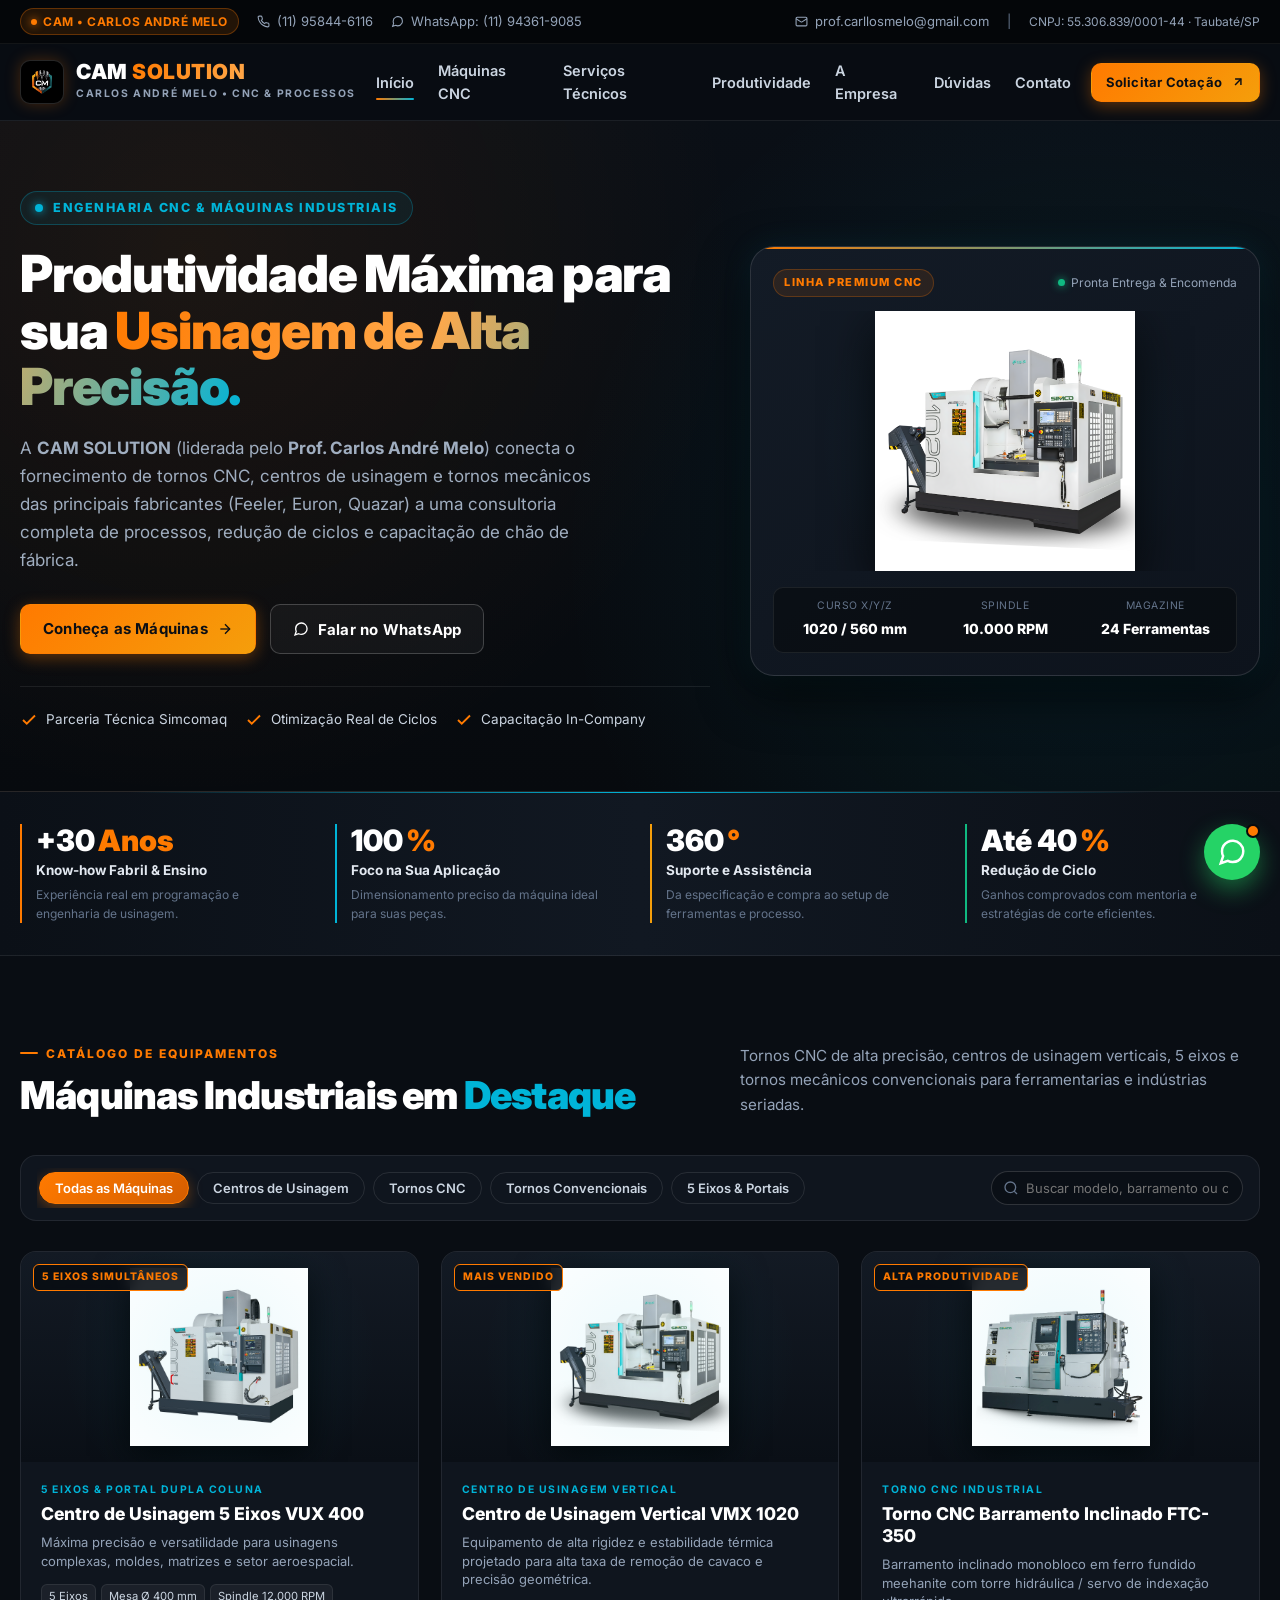
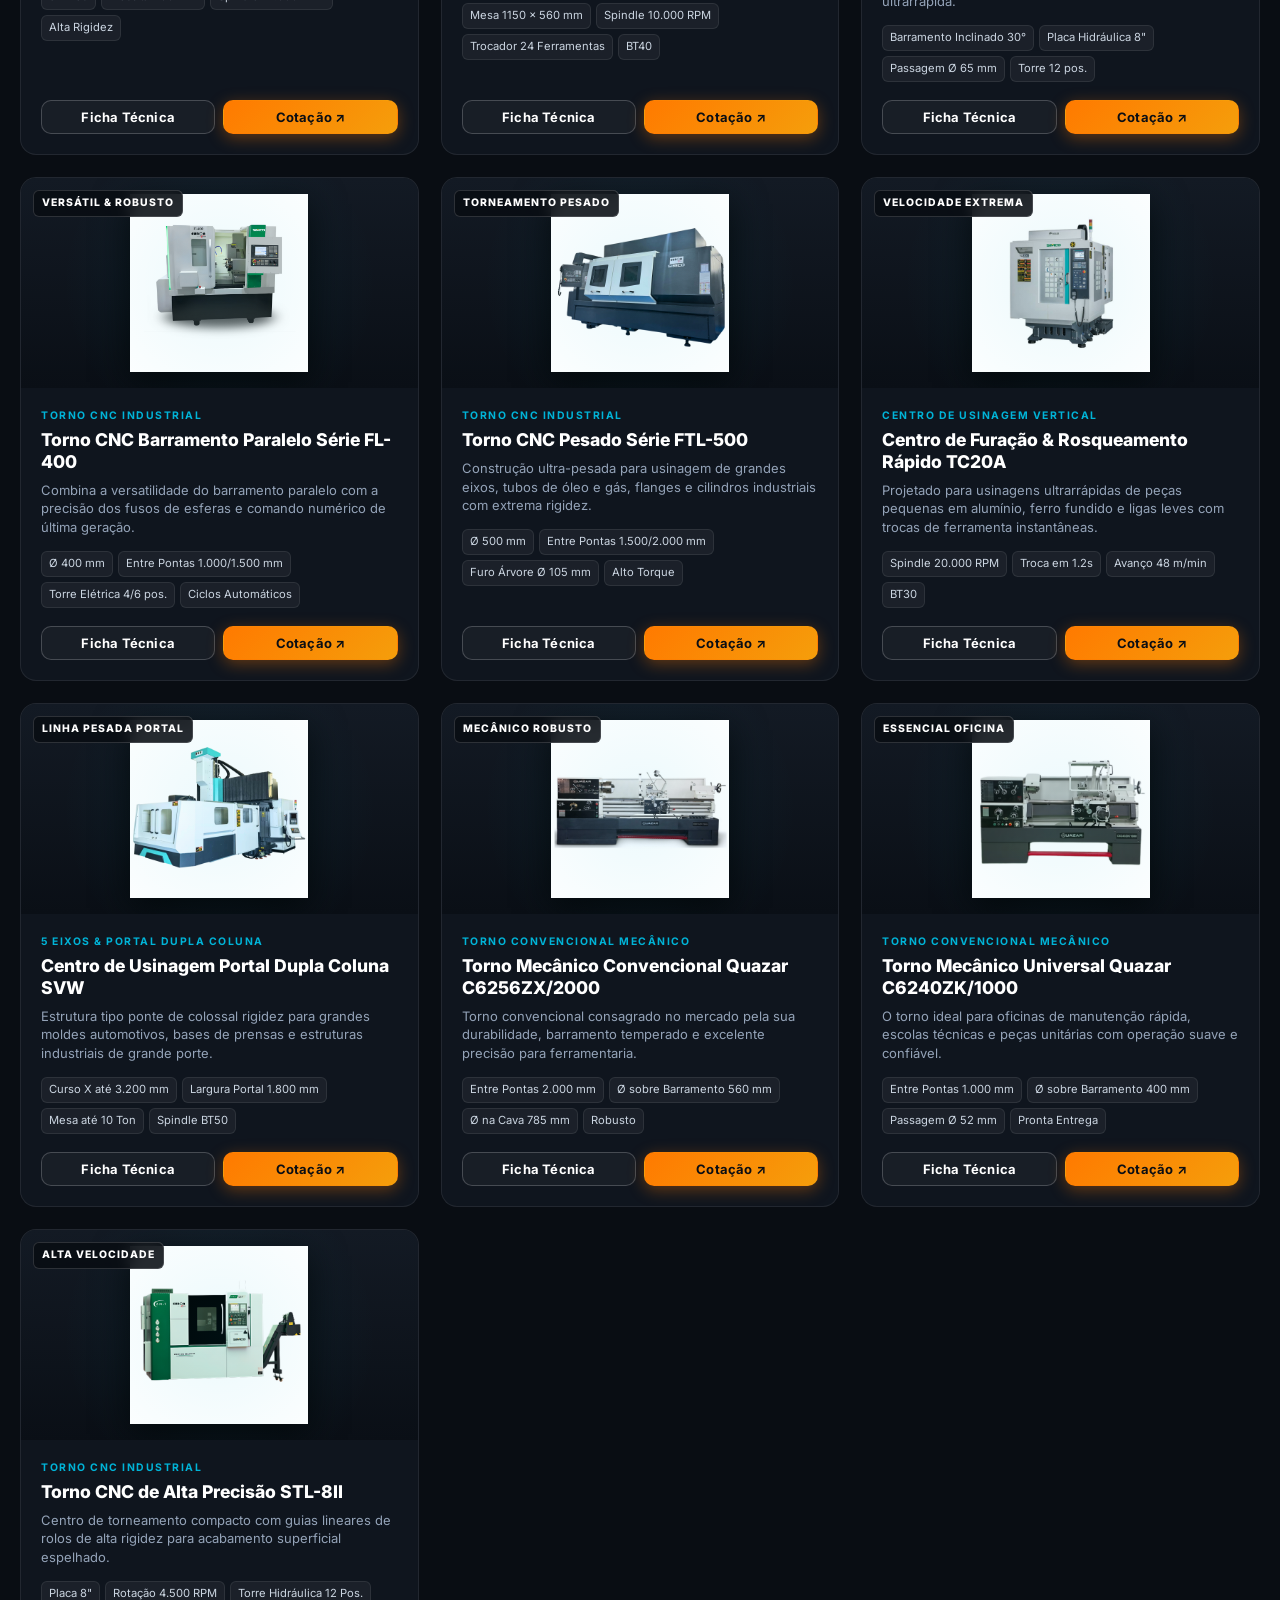
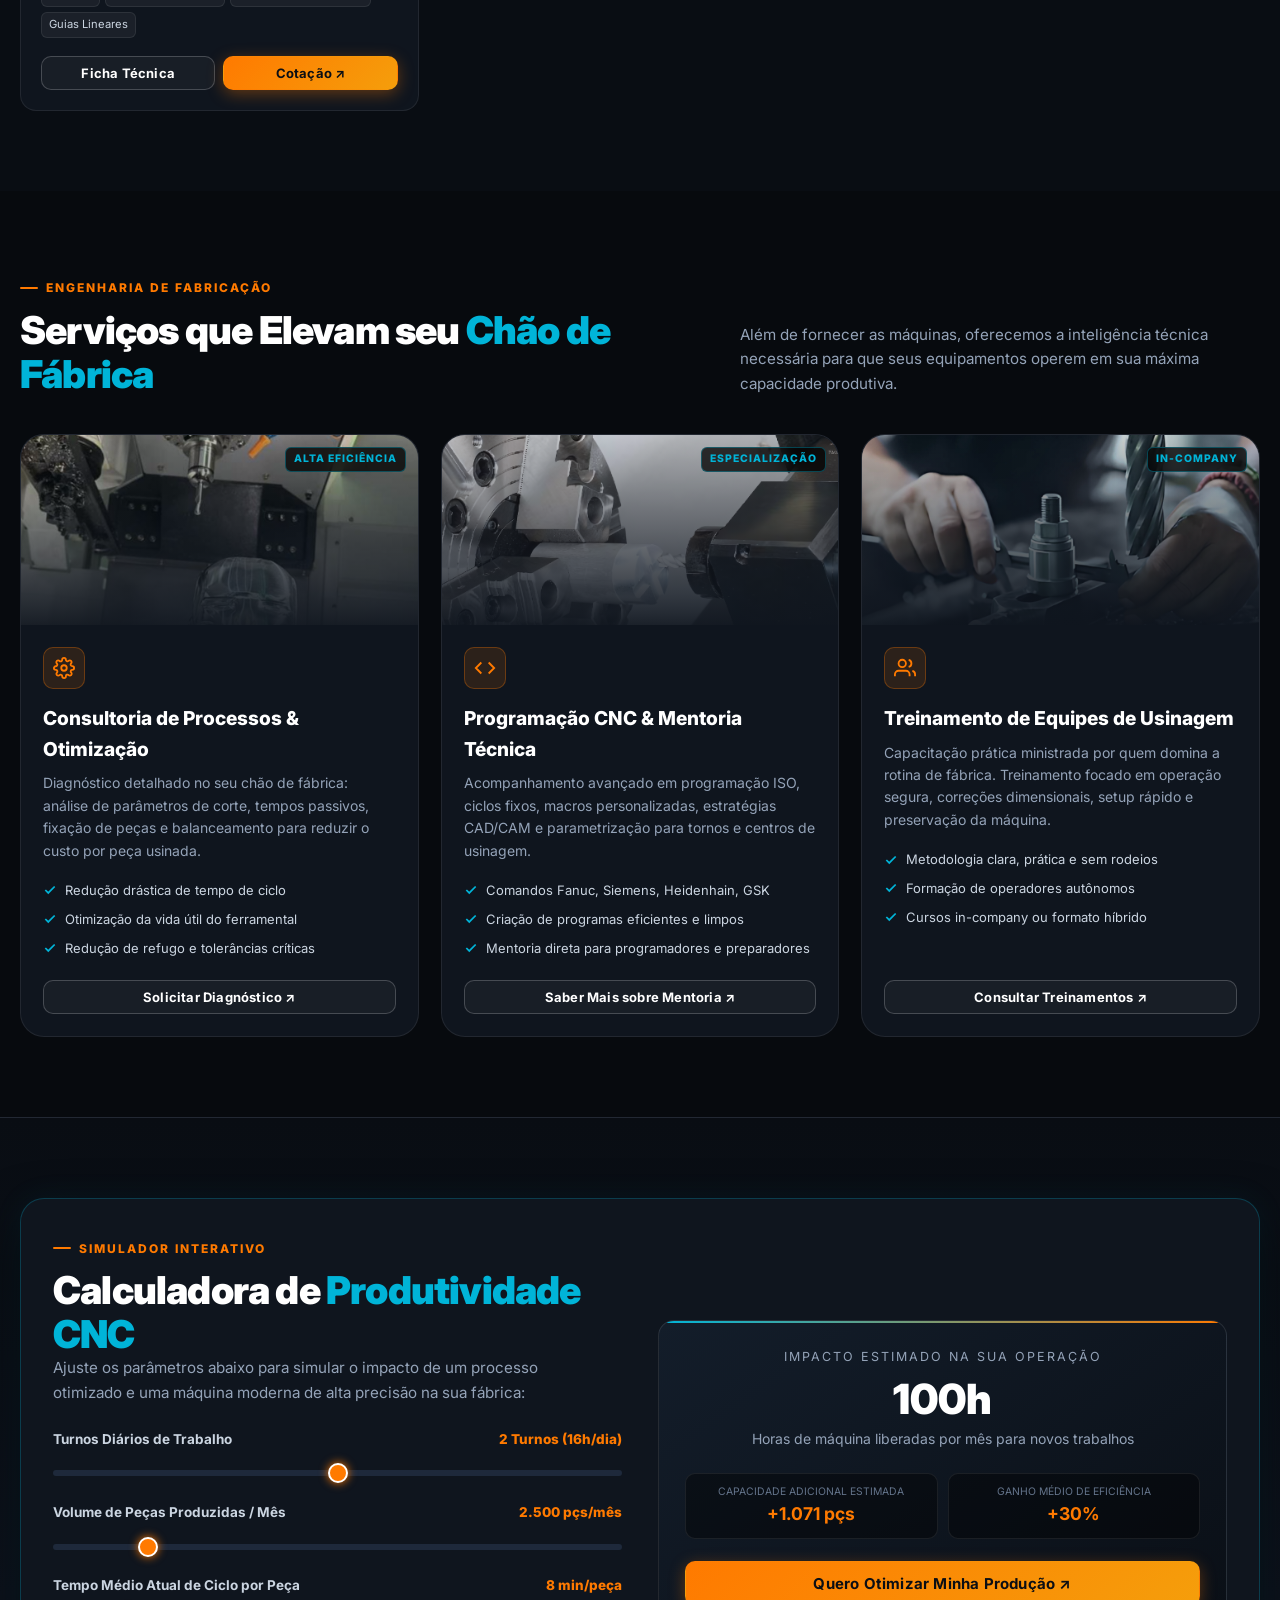
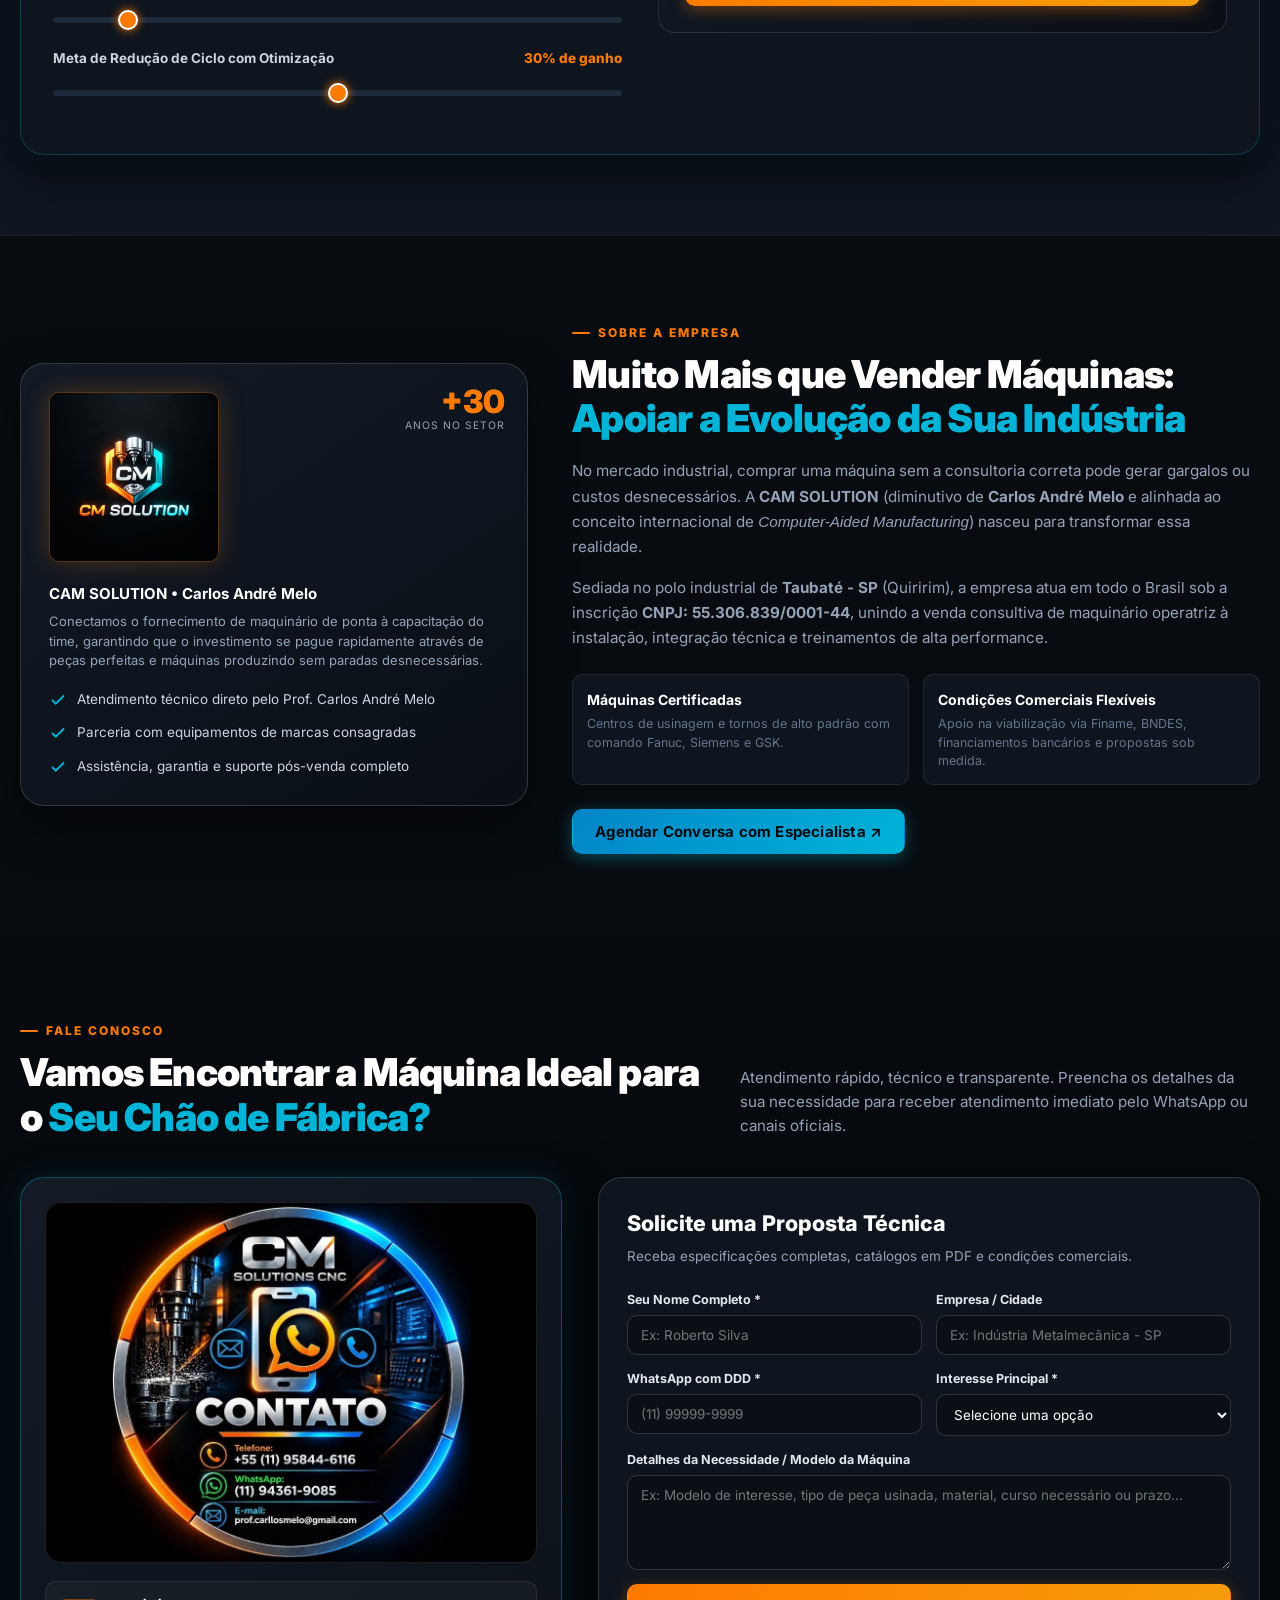
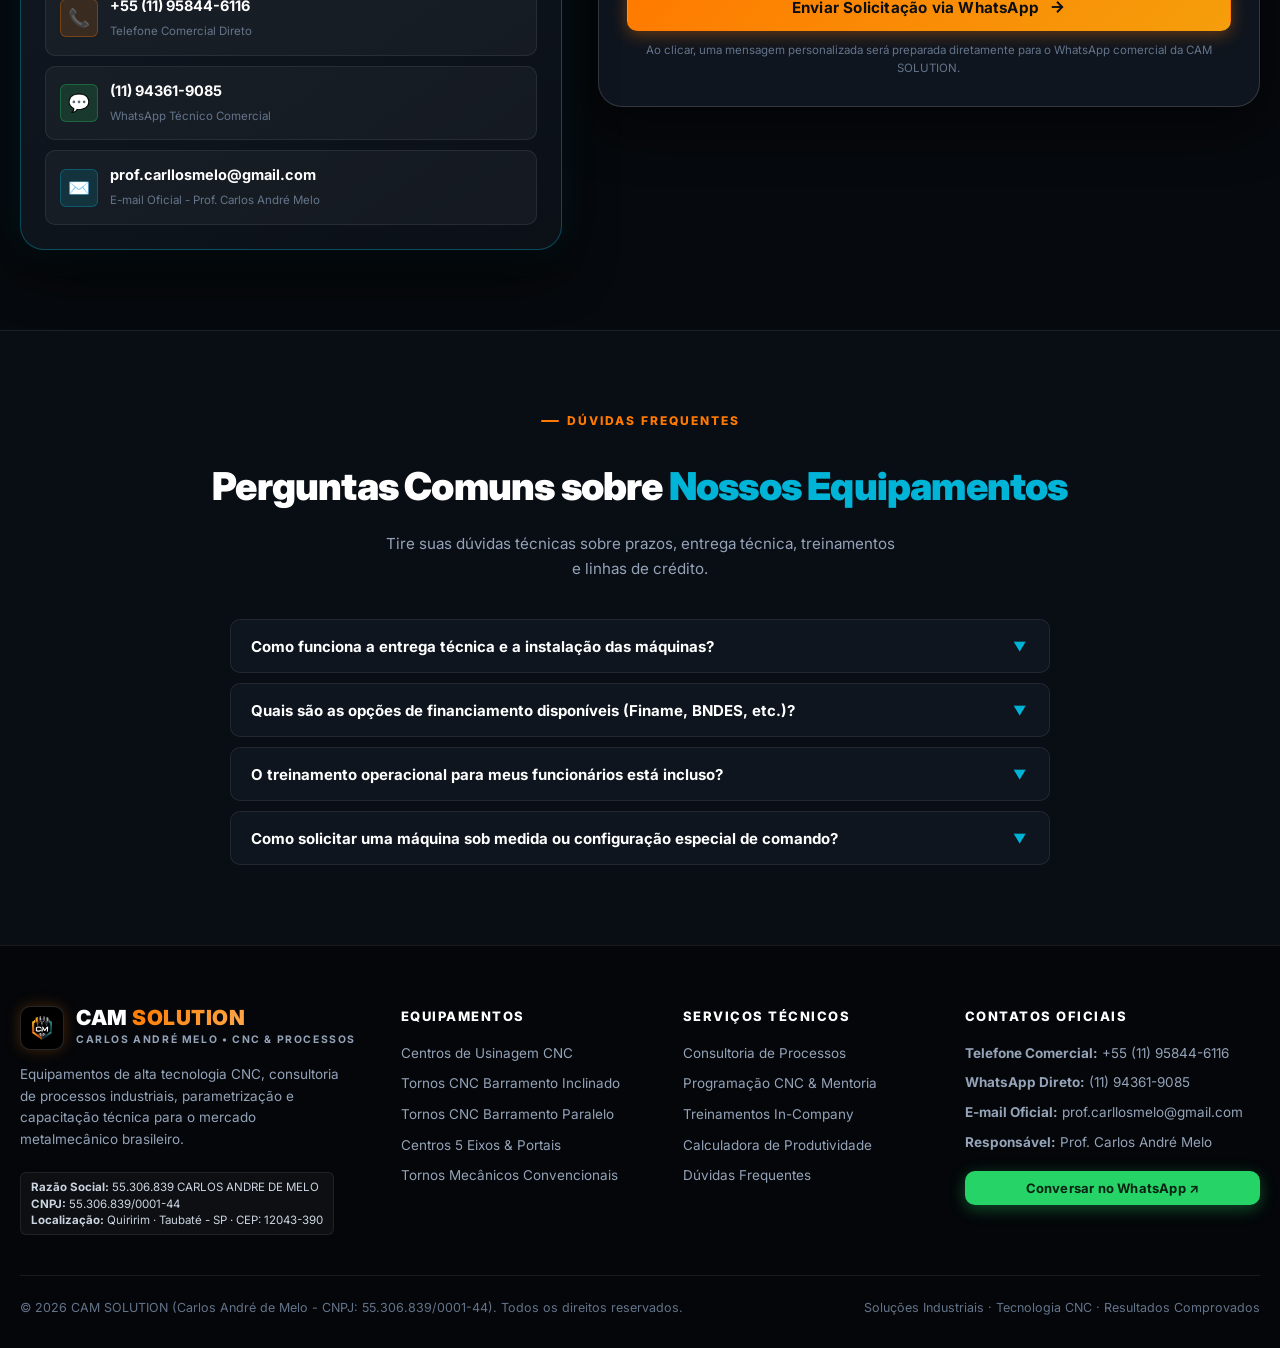
==== commit 361444cc: "fix: atualiza nome para CAM SOLUTION (Carlos Andre Melo), adiciona dados de CNPJ e reformula menu mo" ====
--- a/index.html
+++ b/index.html
@@ -2,10 +2,11 @@
 <html lang="pt-BR">
 <head>
   <meta charset="utf-8">
-  <meta name="viewport" content="width=device-width, initial-scale=1.0">
-  <meta name="description" content="CM SOLUTION - Fornecimento de Máquinas CNC, Tornos Mecânicos, Centros de Usinagem, Consultoria de Processos e Treinamento Especializado em Usinagem.">
-  <meta name="keywords" content="máquinas cnc, centro de usinagem, torno cnc, torno mecanico, simcomaq, feeler, euron, quazar, consultoria cnc, programação cnc, treinamento usinagem, carlos melo">
-  <title>CM SOLUTION | Máquinas CNC, Centros de Usinagem e Soluções Industriais</title>
+  <meta name="viewport" content="width=device-width, initial-scale=1.0, maximum-scale=5.0">
+  <meta name="description" content="CAM SOLUTION - Carlos André de Melo (CNPJ: 55.306.839/0001-44). Máquinas CNC, Tornos Mecânicos, Centros de Usinagem, Consultoria de Processos e Treinamento Especializado em Usinagem.">
+  <meta name="keywords" content="CAM SOLUTION, Carlos André Melo, máquinas cnc, centro de usinagem, torno cnc, torno mecanico, simcomaq, feeler, euron, quazar, consultoria cnc, programação cnc, treinamento usinagem taubaté">
+  <meta name="author" content="CAM SOLUTION - Carlos André de Melo">
+  <title>CAM SOLUTION | Máquinas CNC, Consultoria e Treinamento Industrial</title>
   
   <!-- Favicon using 1a.jpg -->
   <link rel="icon" type="image/jpeg" href="assets/images/1a.jpg">
@@ -24,23 +25,23 @@
   <div class="top-contact-bar">
     <div class="container top-bar-content">
       <div class="top-bar-left">
-        <span class="badge-official"><span class="dot"></span> Especialista CNC & Engenharia Aplicada</span>
+        <span class="badge-official"><span class="dot"></span> CAM • Carlos André Melo</span>
         <a href="tel:+5511958446116" class="top-link">
-          <svg width="14" height="14" viewBox="0 0 24 24" fill="none" stroke="currentColor" stroke-width="2"><path d="M22 16.92v3a2 2 0 0 1-2.18 2 19.79 19.79 0 0 1-8.63-3.07 19.5 19.5 0 0 1-6-6 19.79 19.79 0 0 1-3.07-8.67A2 2 0 0 1 4.11 2h3a2 2 0 0 1 2 1.72 12.84 12.84 0 0 0 .7 2.81 2 2 0 0 1-.45 2.11L8.09 9.91a16 16 0 0 0 6 6l1.27-1.27a2 2 0 0 1 2.11-.45 12.84 12.84 0 0 0 2.81.7A2 2 0 0 1 22 16.92z"/></svg>
+          <svg width="13" height="13" viewBox="0 0 24 24" fill="none" stroke="currentColor" stroke-width="2"><path d="M22 16.92v3a2 2 0 0 1-2.18 2 19.79 19.79 0 0 1-8.63-3.07 19.5 19.5 0 0 1-6-6 19.79 19.79 0 0 1-3.07-8.67A2 2 0 0 1 4.11 2h3a2 2 0 0 1 2 1.72 12.84 12.84 0 0 0 .7 2.81 2 2 0 0 1-.45 2.11L8.09 9.91a16 16 0 0 0 6 6l1.27-1.27a2 2 0 0 1 2.11-.45 12.84 12.84 0 0 0 2.81.7A2 2 0 0 1 22 16.92z"/></svg>
           (11) 95844-6116
         </a>
         <a href="https://wa.me/5511943619085" target="_blank" rel="noopener" class="top-link">
-          <svg width="14" height="14" viewBox="0 0 24 24" fill="none" stroke="currentColor" stroke-width="2"><path d="M21 11.5a8.38 8.38 0 0 1-.9 3.8 8.5 8.5 0 0 1-7.6 4.7 8.38 8.38 0 0 1-3.8-.9L3 21l1.9-5.7a8.38 8.38 0 0 1-.9-3.8 8.5 8.5 0 0 1 4.7-7.6 8.38 8.38 0 0 1 3.8-.9h.5a8.48 8.48 0 0 1 8 8v.5z"/></svg>
+          <svg width="13" height="13" viewBox="0 0 24 24" fill="none" stroke="currentColor" stroke-width="2"><path d="M21 11.5a8.38 8.38 0 0 1-.9 3.8 8.5 8.5 0 0 1-7.6 4.7 8.38 8.38 0 0 1-3.8-.9L3 21l1.9-5.7a8.38 8.38 0 0 1-.9-3.8 8.5 8.5 0 0 1 4.7-7.6 8.38 8.38 0 0 1 3.8-.9h.5a8.48 8.48 0 0 1 8 8v.5z"/></svg>
           WhatsApp: (11) 94361-9085
         </a>
       </div>
       <div class="top-bar-right">
         <a href="mailto:prof.carllosmelo@gmail.com" class="top-link">
-          <svg width="14" height="14" viewBox="0 0 24 24" fill="none" stroke="currentColor" stroke-width="2"><rect x="2" y="4" width="20" height="16" rx="2"/><path d="m22 7-8.97 5.7a1.94 1.94 0 0 1-2.06 0L2 7"/></svg>
+          <svg width="13" height="13" viewBox="0 0 24 24" fill="none" stroke="currentColor" stroke-width="2"><rect x="2" y="4" width="20" height="16" rx="2"/><path d="m22 7-8.97 5.7a1.94 1.94 0 0 1-2.06 0L2 7"/></svg>
           prof.carllosmelo@gmail.com
         </a>
         <span style="color: var(--text-muted);">|</span>
-        <span style="font-size:0.75rem; letter-spacing:0.5px;">Atendimento em Todo o Brasil</span>
+        <span style="font-size:0.75rem;">CNPJ: 55.306.839/0001-44 · Taubaté/SP</span>
       </div>
     </div>
   </div>
@@ -48,14 +49,15 @@
   <!-- Main Sticky Header -->
   <header class="site-header">
     <div class="container nav-container">
-      <a href="#inicio" class="brand-wrapper" aria-label="CM SOLUTION - Página Inicial">
-        <img src="assets/images/1a.jpg" alt="CM SOLUTION Logo" class="brand-logo-img">
+      <a href="#inicio" class="brand-wrapper" aria-label="CAM SOLUTION - Página Inicial">
+        <img src="assets/images/1a.jpg" alt="CAM SOLUTION Logo" class="brand-logo-img">
         <div class="brand-text">
-          <span class="brand-name">CM <span>SOLUTION</span></span>
-          <span class="brand-sub">SOLUÇÕES • CNC • RESULTADOS</span>
+          <span class="brand-name">CAM <span>SOLUTION</span></span>
+          <span class="brand-sub">CARLOS ANDRÉ MELO • CNC & PROCESSOS</span>
         </div>
       </a>
 
+      <!-- Desktop Navigation -->
       <nav class="main-nav" aria-label="Navegação Principal">
         <a href="#inicio" class="nav-link active">Início</a>
         <a href="#maquinas" class="nav-link">Máquinas CNC</a>
@@ -66,17 +68,76 @@
         <a href="#contato" class="nav-link">Contato</a>
       </nav>
 
+      <!-- Desktop CTA & Mobile Toggle -->
       <div class="nav-actions">
         <a href="#contato" class="btn btn-primary btn-sm">
           <span>Solicitar Cotação</span>
           <svg width="14" height="14" viewBox="0 0 24 24" fill="none" stroke="currentColor" stroke-width="2.5"><line x1="7" y1="17" x2="17" y2="7"/><polyline points="7 7 17 7 17 17"/></svg>
         </a>
-        <button class="mobile-toggle" id="mobileToggle" aria-label="Abrir Menu">
-          <svg width="24" height="24" viewBox="0 0 24 24" fill="none" stroke="currentColor" stroke-width="2"><line x1="3" y1="12" x2="21" y2="12"/><line x1="3" y1="6" x2="21" y2="6"/><line x1="3" y1="18" x2="21" y2="18"/></svg>
+        <button class="mobile-toggle" id="mobileToggle" aria-label="Abrir Menu de Navegação">
+          <span class="hamburger-icon">
+            <span class="hamburger-line"></span>
+            <span class="hamburger-line"></span>
+            <span class="hamburger-line"></span>
+          </span>
         </button>
       </div>
     </div>
   </header>
+
+  <!-- Mobile Drawer Overlay -->
+  <div class="mobile-nav-drawer" id="mobileDrawer" role="dialog" aria-modal="true" aria-label="Menu Mobile">
+    <div class="mobile-links-list">
+      <a href="#inicio" class="mobile-nav-item">
+        <span>Início</span>
+        <span class="arrow">→</span>
+      </a>
+      <a href="#maquinas" class="mobile-nav-item">
+        <span>Catálogo de Máquinas CNC</span>
+        <span class="arrow">→</span>
+      </a>
+      <a href="#servicos" class="mobile-nav-item">
+        <span>Serviços & Consultoria</span>
+        <span class="arrow">→</span>
+      </a>
+      <a href="#calculadora" class="mobile-nav-item">
+        <span>Calculadora de Produtividade</span>
+        <span class="arrow">→</span>
+      </a>
+      <a href="#empresa" class="mobile-nav-item">
+        <span>Sobre a CAM SOLUTION</span>
+        <span class="arrow">→</span>
+      </a>
+      <a href="#faq" class="mobile-nav-item">
+        <span>Dúvidas Frequentes</span>
+        <span class="arrow">→</span>
+      </a>
+      <a href="#contato" class="mobile-nav-item">
+        <span>Fale Conosco</span>
+        <span class="arrow">→</span>
+      </a>
+    </div>
+
+    <div class="mobile-drawer-footer">
+      <button onclick="openDirectWhatsApp('Olá Prof. Carlos André Melo! Vim pelo site da CAM SOLUTION e gostaria de um orçamento.')" class="btn btn-primary" style="width: 100%;">
+        <span>Chamar no WhatsApp ↗</span>
+      </button>
+
+      <div class="mobile-contacts-row">
+        <a href="tel:+5511958446116" class="btn btn-outline btn-sm" style="font-size:0.75rem;">
+          📞 (11) 95844-6116
+        </a>
+        <a href="mailto:prof.carllosmelo@gmail.com" class="btn btn-outline btn-sm" style="font-size:0.75rem;">
+          ✉️ E-mail
+        </a>
+      </div>
+
+      <div style="font-size: 0.6875rem; color: var(--text-muted); text-align: center; margin-top: 4px;">
+        <strong>Carlos André de Melo</strong> · CNPJ: 55.306.839/0001-44<br>
+        Quiririm · Taubaté - SP
+      </div>
+    </div>
+  </div>
 
   <!-- Hero Section -->
   <section class="hero-section">
@@ -84,13 +145,13 @@
       <div class="hero-text-col">
         <div class="hero-eyebrow">
           <span class="pulse"></span>
-          Equipamentos Industriais & Engenharia CNC
+          Engenharia CNC & Máquinas Industriais
         </div>
         <h1 class="hero-title">
           Produtividade Máxima para sua <span class="gradient-text">Usinagem de Alta Precisão.</span>
         </h1>
         <p class="hero-desc">
-          Fornecemos tornos CNC, centros de usinagem e máquinas convencionais das marcas mais confiáveis do mercado (Feeler, Euron, Quazar), combinados com consultoria de processos, parametrização e treinamento especializado para a sua fábrica faturar mais.
+          A <strong>CAM SOLUTION</strong> (liderada pelo <strong>Prof. Carlos André Melo</strong>) conecta o fornecimento de tornos CNC, centros de usinagem e tornos mecânicos das principais fabricantes (Feeler, Euron, Quazar) a uma consultoria completa de processos, redução de ciclos e capacitação de chão de fábrica.
         </p>
 
         <div class="hero-actions">
@@ -98,7 +159,7 @@
             <span>Conheça as Máquinas</span>
             <svg width="16" height="16" viewBox="0 0 24 24" fill="none" stroke="currentColor" stroke-width="2"><line x1="5" y1="12" x2="19" y2="12"/><polyline points="12 5 19 12 12 19"/></svg>
           </a>
-          <button onclick="openDirectWhatsApp('Olá Prof. Carlos Melo! Gostaria de uma consultoria para minha usinagem.')" class="btn btn-outline">
+          <button onclick="openDirectWhatsApp('Olá Prof. Carlos André Melo! Gostaria de uma consultoria para minha usinagem.')" class="btn btn-outline">
             <svg width="16" height="16" viewBox="0 0 24 24" fill="none" stroke="currentColor" stroke-width="2"><path d="M21 11.5a8.38 8.38 0 0 1-.9 3.8 8.5 8.5 0 0 1-7.6 4.7 8.38 8.38 0 0 1-3.8-.9L3 21l1.9-5.7a8.38 8.38 0 0 1-.9-3.8 8.5 8.5 0 0 1 4.7-7.6 8.38 8.38 0 0 1 3.8-.9h.5a8.48 8.48 0 0 1 8 8v.5z"/></svg>
             <span>Falar no WhatsApp</span>
           </button>
@@ -381,13 +442,13 @@
     <div class="container about-grid">
       <div class="about-visual-col">
         <div class="about-card-badge">
-          <img src="assets/images/a3.jpg" alt="CM SOLUTION Logo Oficial" class="about-logo-hero" onerror="this.src='assets/images/1a.jpg'">
+          <img src="assets/images/a3.jpg" alt="CAM SOLUTION Logo Oficial" class="about-logo-hero" onerror="this.src='assets/images/1a.jpg'">
           <div class="about-experience-badge">
             <div class="num">+30</div>
             <div class="lbl">Anos no Setor</div>
           </div>
-          <p style="font-size: 0.9375rem; color: #FFF; font-weight: 700; margin-bottom: 8px;">
-            Engenharia CNC com Propósito
+          <p style="font-size: 0.9375rem; color: #FFF; font-weight: 700; margin-bottom: 6px;">
+            CAM SOLUTION • Carlos André Melo
           </p>
           <p style="font-size: 0.8125rem; color: var(--text-secondary); line-height: 1.5;">
             Conectamos o fornecimento de maquinário de ponta à capacitação do time, garantindo que o investimento se pague rapidamente através de peças perfeitas e máquinas produzindo sem paradas desnecessárias.
@@ -396,7 +457,7 @@
           <div class="about-feature-list">
             <div class="about-feature-item">
               <svg width="18" height="18" viewBox="0 0 24 24" fill="none" stroke="currentColor" stroke-width="2.5"><polyline points="20 6 9 17 4 12"/></svg>
-              <span>Atendimento técnico direto pelo Prof. Carlos Melo</span>
+              <span>Atendimento técnico direto pelo Prof. Carlos André Melo</span>
             </div>
             <div class="about-feature-item">
               <svg width="18" height="18" viewBox="0 0 24 24" fill="none" stroke="currentColor" stroke-width="2.5"><polyline points="20 6 9 17 4 12"/></svg>
@@ -411,13 +472,13 @@
       </div>
 
       <div class="about-copy-col">
-        <div class="kicker">Sobre a CM SOLUTION</div>
+        <div class="kicker">Sobre a Empresa</div>
         <h2 class="section-title">Muito Mais que Vender Máquinas: <span>Apoiar a Evolução da Sua Indústria</span></h2>
         <p>
-          No mercado industrial, comprar uma máquina sem a consultoria correta pode gerar gargalos ou custos desnecessários. A <strong>CM SOLUTION</strong> nasceu para transformar essa realidade.
+          No mercado industrial, comprar uma máquina sem a consultoria correta pode gerar gargalos ou custos desnecessários. A <strong>CAM SOLUTION</strong> (diminutivo de <strong>Carlos André Melo</strong> e alinhada ao conceito internacional de <em>Computer-Aided Manufacturing</em>) nasceu para transformar essa realidade.
         </p>
         <p>
-          Liderada pelo <strong>Prof. Carlos Melo</strong>, a CM SOLUTION une a experiência de quem viveu o chão de fábrica por décadas com o fornecimento das melhores soluções de usinagem e ferramentaria. Apoiamos desde a análise técnica de qual modelo se adequa ao seu portfólio de peças até a entrega técnica, programação de ponta e treinamento dos operadores.
+          Sediada no polo industrial de <strong>Taubaté - SP</strong> (Quiririm), a empresa atua em todo o Brasil sob a inscrição <strong>CNPJ: 55.306.839/0001-44</strong>, unindo a venda consultiva de maquinário operatriz à instalação, integração técnica e treinamentos de alta performance.
         </p>
 
         <div class="about-pillars">
@@ -431,7 +492,7 @@
           </div>
         </div>
 
-        <button onclick="openDirectWhatsApp('Olá Prof. Carlos Melo! Gostaria de agendar uma reunião sobre novos equipamentos.')" class="btn btn-cyan">
+        <button onclick="openDirectWhatsApp('Olá Prof. Carlos André Melo! Gostaria de agendar uma conversa sobre novos equipamentos.')" class="btn btn-cyan">
           <span>Agendar Conversa com Especialista ↗</span>
         </button>
       </div>
@@ -455,7 +516,7 @@
         <!-- Contact Badge / A2 Card -->
         <div class="contact-badge-card">
           <div class="badge-art-frame">
-            <img src="assets/images/a2_clean.jpg" alt="CM SOLUTION Contato Oficial" class="badge-art-img" onerror="this.src='assets/images/a2.jpeg'">
+            <img src="assets/images/a2_clean.jpg" alt="CAM SOLUTION Contato Oficial" class="badge-art-img" onerror="this.src='assets/images/a2.jpeg'">
           </div>
 
           <div class="contact-quick-list">
@@ -482,7 +543,7 @@
               <div class="channel-icon email">✉️</div>
               <div class="channel-data">
                 <strong>prof.carllosmelo@gmail.com</strong>
-                <small>E-mail Oficial - Prof. Carlos Melo</small>
+                <small>E-mail Oficial - Prof. Carlos André Melo</small>
               </div>
             </a>
           </div>
@@ -539,7 +600,7 @@
             </button>
 
             <p class="form-disclaimer">
-              Ao clicar, uma mensagem personalizada será preparada diretamente para o WhatsApp comercial da CM SOLUTION.
+              Ao clicar, uma mensagem personalizada será preparada diretamente para o WhatsApp comercial da CAM SOLUTION.
             </p>
           </form>
         </div>
@@ -588,7 +649,7 @@
           </button>
           <div class="faq-answer">
             <p>
-              Sim! Um dos grandes diferenciais da CM SOLUTION é não apenas entregar a máquina, mas garantir que sua equipe saiba utilizá-la com total segurança e produtividade. Disponibilizamos treinamentos operacionais e podemos ministrar módulos avançados de programação in-company.
+              Sim! Um dos grandes diferenciais da CAM SOLUTION é não apenas entregar a máquina, mas garantir que sua equipe saiba utilizá-la com total segurança e produtividade. Disponibilizamos treinamentos operacionais e podemos ministrar módulos avançados de programação in-company.
             </p>
           </div>
         </div>
@@ -614,16 +675,20 @@
       <div class="footer-top-grid">
         <div>
           <a href="#inicio" class="brand-wrapper">
-            <img src="assets/images/1a.jpg" alt="CM SOLUTION Logo" class="brand-logo-img">
+            <img src="assets/images/1a.jpg" alt="CAM SOLUTION Logo" class="brand-logo-img">
             <div class="brand-text">
-              <span class="brand-name">CM <span>SOLUTION</span></span>
-              <span class="brand-sub">SOLUÇÕES • CNC • RESULTADOS</span>
+              <span class="brand-name">CAM <span>SOLUTION</span></span>
+              <span class="brand-sub">CARLOS ANDRÉ MELO • CNC & PROCESSOS</span>
             </div>
           </a>
           <p class="footer-brand-desc">
             Equipamentos de alta tecnologia CNC, consultoria de processos industriais, parametrização e capacitação técnica para o mercado metalmecânico brasileiro.
           </p>
-          <span class="badge-official"><span class="dot"></span> Atendimento em Todo o Brasil</span>
+          <div class="footer-cnpj-badge">
+            <strong>Razão Social:</strong> 55.306.839 CARLOS ANDRE DE MELO<br>
+            <strong>CNPJ:</strong> 55.306.839/0001-44<br>
+            <strong>Localização:</strong> Quiririm · Taubaté - SP · CEP: 12043-390
+          </div>
         </div>
 
         <div>
@@ -651,10 +716,10 @@
         <div>
           <div class="footer-col-title">Contatos Oficiais</div>
           <div class="footer-contact-data">
-            <p><strong>Telefone:</strong> +55 (11) 95844-6116</p>
-            <p><strong>WhatsApp:</strong> (11) 94361-9085</p>
-            <p><strong>E-mail:</strong> prof.carllosmelo@gmail.com</p>
-            <p><strong>Responsável:</strong> Prof. Carlos Melo</p>
+            <p><strong>Telefone Comercial:</strong> +55 (11) 95844-6116</p>
+            <p><strong>WhatsApp Direto:</strong> (11) 94361-9085</p>
+            <p><strong>E-mail Oficial:</strong> prof.carllosmelo@gmail.com</p>
+            <p><strong>Responsável:</strong> Prof. Carlos André Melo</p>
             <p style="margin-top: 10px;">
               <button onclick="openDirectWhatsApp()" class="btn btn-whatsapp btn-sm" style="width: 100%;">
                 <span>Conversar no WhatsApp ↗</span>
@@ -666,7 +731,7 @@
 
       <div class="footer-bottom">
         <div>
-          © <span id="currentYear">2026</span> CM SOLUTION. Todos os direitos reservados.
+          © <span id="currentYear">2026</span> CAM SOLUTION (Carlos André de Melo - CNPJ: 55.306.839/0001-44). Todos os direitos reservados.
         </div>
         <div>
           Soluções Industriais · Tecnologia CNC · Resultados Comprovados
@@ -705,7 +770,7 @@
   <!-- Floating WhatsApp Action Button -->
   <a href="https://wa.me/5511943619085" target="_blank" rel="noopener" class="floating-whatsapp" aria-label="Atendimento Direto no WhatsApp">
     <span class="badge-ping"></span>
-    <svg width="32" height="32" viewBox="0 0 24 24" fill="none" stroke="currentColor" stroke-width="2"><path d="M21 11.5a8.38 8.38 0 0 1-.9 3.8 8.5 8.5 0 0 1-7.6 4.7 8.38 8.38 0 0 1-3.8-.9L3 21l1.9-5.7a8.38 8.38 0 0 1-.9-3.8 8.5 8.5 0 0 1 4.7-7.6 8.38 8.38 0 0 1 3.8-.9h.5a8.48 8.48 0 0 1 8 8v.5z"/></svg>
+    <svg width="30" height="30" viewBox="0 0 24 24" fill="none" stroke="currentColor" stroke-width="2"><path d="M21 11.5a8.38 8.38 0 0 1-.9 3.8 8.5 8.5 0 0 1-7.6 4.7 8.38 8.38 0 0 1-3.8-.9L3 21l1.9-5.7a8.38 8.38 0 0 1-.9-3.8 8.5 8.5 0 0 1 4.7-7.6 8.38 8.38 0 0 1 3.8-.9h.5a8.48 8.48 0 0 1 8 8v.5z"/></svg>
   </a>
 
   <!-- Floating Back to Top Button -->
@@ -720,4 +785,3 @@
   </script>
 </body>
 </html>
-
--- a/assets/css/style.css
+++ b/assets/css/style.css
@@ -1,12 +1,13 @@
 /* ==========================================================================
-   CM SOLUTION - CNC & INDUSTRIAL SOLUTIONS
+   CAM SOLUTION - CNC & INDUSTRIAL SOLUTIONS
+   Razão Social: Carlos André de Melo | CNPJ: 55.306.839/0001-44
    Design System & Master Stylesheet
    Identity Colors: Industrial Orange (#FF7A00 / #FF8C00) & Precision Cyan (#00B4D8 / #0284C7)
-   Base: Deep Graphite Slate (#080C10 / #0E141D) with Titanium & Stainless Accents
+   Base: Deep Graphite Slate (#070A0E / #0E141D) with Titanium & Stainless Accents
    ========================================================================== */
 
 :root {
-  /* Brand Palette from 1a.jpg & a2 */
+  /* Brand Palette from 1a.jpg, a2, a3 */
   --cm-orange: #FF7A00;
   --cm-orange-hover: #FF8F1F;
   --cm-orange-dark: #D45D00;
@@ -39,14 +40,11 @@
   --text-highlight: #FFFFFF;
   
   --font-main: 'Inter', -apple-system, BlinkMacSystemFont, 'Segoe UI', Roboto, Helvetica, Arial, sans-serif;
-  --font-display: 'Inter', -apple-system, BlinkMacSystemFont, 'Segoe UI', sans-serif;
   
   /* Shadows & Effects */
   --shadow-sm: 0 2px 8px rgba(0, 0, 0, 0.35);
   --shadow-md: 0 10px 30px rgba(0, 0, 0, 0.5);
   --shadow-lg: 0 20px 50px rgba(0, 0, 0, 0.65);
-  --glow-orange: 0 0 25px var(--cm-orange-glow);
-  --glow-cyan: 0 0 25px var(--cm-cyan-glow);
   
   /* Radii */
   --radius-sm: 6px;
@@ -71,6 +69,7 @@
   scroll-behavior: smooth;
   font-size: 16px;
   background-color: var(--bg-deep);
+  overflow-x: hidden;
 }
 
 body {
@@ -81,6 +80,12 @@
   -webkit-font-smoothing: antialiased;
   -moz-osx-font-smoothing: grayscale;
   overflow-x: hidden;
+  width: 100%;
+  position: relative;
+}
+
+body.menu-open {
+  overflow: hidden;
 }
 
 img, svg {
@@ -102,7 +107,7 @@
 
 /* Utilities */
 .container {
-  width: min(1240px, calc(100% - 48px));
+  width: min(1240px, calc(100% - 36px));
   margin-inline: auto;
 }
 
@@ -112,11 +117,13 @@
 
 /* Top Notification / Fast Contact Bar */
 .top-contact-bar {
-  background: #05070A;
+  background: #040609;
   border-bottom: 1px solid rgba(255, 255, 255, 0.06);
   font-size: 0.8125rem;
   color: var(--text-secondary);
   padding: 8px 0;
+  position: relative;
+  z-index: 1002;
 }
 
 .top-bar-content {
@@ -130,7 +137,8 @@
 .top-bar-left, .top-bar-right {
   display: flex;
   align-items: center;
-  gap: 20px;
+  gap: 18px;
+  flex-wrap: wrap;
 }
 
 .top-link {
@@ -152,7 +160,7 @@
   background: rgba(255, 122, 0, 0.12);
   border: 1px solid rgba(255, 122, 0, 0.3);
   color: var(--cm-orange);
-  padding: 2px 8px;
+  padding: 3px 10px;
   border-radius: var(--radius-full);
   font-size: 0.75rem;
   font-weight: 700;
@@ -173,7 +181,7 @@
   position: sticky;
   top: 0;
   z-index: 1000;
-  background: rgba(11, 16, 23, 0.94);
+  background: rgba(9, 13, 19, 0.95);
   backdrop-filter: blur(14px);
   -webkit-backdrop-filter: blur(14px);
   border-bottom: 1px solid var(--border-subtle);
@@ -181,34 +189,35 @@
 }
 
 .site-header.scrolled {
-  background: rgba(7, 10, 14, 0.98);
-  box-shadow: 0 10px 30px rgba(0, 0, 0, 0.6);
-  border-bottom-color: rgba(0, 180, 216, 0.2);
+  background: rgba(6, 9, 13, 0.98);
+  box-shadow: 0 10px 30px rgba(0, 0, 0, 0.7);
+  border-bottom-color: rgba(0, 180, 216, 0.25);
 }
 
 .nav-container {
   display: flex;
   align-items: center;
   justify-content: space-between;
-  min-height: 80px;
-  gap: 24px;
+  min-height: 76px;
+  gap: 20px;
 }
 
 .brand-wrapper {
   display: flex;
   align-items: center;
-  gap: 14px;
+  gap: 12px;
+  flex-shrink: 0;
 }
 
 .brand-logo-img {
-  width: 48px;
-  height: 48px;
+  width: 44px;
+  height: 44px;
   object-fit: contain;
   border-radius: var(--radius-md);
   background: #000;
   padding: 2px;
   border: 1px solid rgba(255, 255, 255, 0.15);
-  box-shadow: 0 0 15px rgba(255, 122, 0, 0.2);
+  box-shadow: 0 0 15px rgba(255, 122, 0, 0.25);
   transition: transform var(--transition-normal), box-shadow var(--transition-normal);
 }
 
@@ -224,7 +233,7 @@
 }
 
 .brand-name {
-  font-size: 1.35rem;
+  font-size: 1.3rem;
   font-weight: 900;
   letter-spacing: 0.5px;
   line-height: 1.1;
@@ -238,8 +247,8 @@
 }
 
 .brand-sub {
-  font-size: 0.6875rem;
-  letter-spacing: 1.8px;
+  font-size: 0.65rem;
+  letter-spacing: 1.6px;
   text-transform: uppercase;
   color: var(--text-secondary);
   font-weight: 700;
@@ -249,11 +258,11 @@
 .main-nav {
   display: flex;
   align-items: center;
-  gap: 28px;
+  gap: 24px;
 }
 
 .nav-link {
-  font-size: 0.9375rem;
+  font-size: 0.90625rem;
   font-weight: 600;
   color: #CBD5E1;
   position: relative;
@@ -285,7 +294,135 @@
 .nav-actions {
   display: flex;
   align-items: center;
-  gap: 14px;
+  gap: 12px;
+  flex-shrink: 0;
+}
+
+/* Mobile Hamburger Button */
+.mobile-toggle {
+  display: none;
+  background: rgba(255, 255, 255, 0.05);
+  border: 1px solid var(--border-medium);
+  border-radius: var(--radius-sm);
+  width: 44px;
+  height: 44px;
+  padding: 10px;
+  cursor: pointer;
+  color: #FFFFFF;
+  position: relative;
+  z-index: 1005;
+  transition: background var(--transition-fast), border-color var(--transition-fast);
+}
+
+.mobile-toggle:hover {
+  background: rgba(0, 180, 216, 0.15);
+  border-color: var(--cm-cyan);
+}
+
+.hamburger-icon {
+  width: 100%;
+  height: 100%;
+  display: flex;
+  flex-direction: column;
+  justify-content: space-around;
+  transition: transform var(--transition-normal);
+}
+
+.hamburger-line {
+  display: block;
+  height: 2px;
+  width: 100%;
+  background: #FFFFFF;
+  border-radius: 2px;
+  transition: transform var(--transition-normal), opacity var(--transition-normal);
+}
+
+.mobile-toggle.is-active .hamburger-line:nth-child(1) {
+  transform: translateY(7px) rotate(45deg);
+  background: var(--cm-orange);
+}
+
+.mobile-toggle.is-active .hamburger-line:nth-child(2) {
+  opacity: 0;
+}
+
+.mobile-toggle.is-active .hamburger-line:nth-child(3) {
+  transform: translateY(-7px) rotate(-45deg);
+  background: var(--cm-cyan);
+}
+
+/* Mobile Drawer Overlay */
+.mobile-nav-drawer {
+  position: fixed;
+  top: 0;
+  left: 0;
+  right: 0;
+  bottom: 0;
+  background: rgba(5, 8, 12, 0.97);
+  backdrop-filter: blur(18px);
+  -webkit-backdrop-filter: blur(18px);
+  z-index: 999;
+  display: flex;
+  flex-direction: column;
+  padding: 85px 20px 24px;
+  opacity: 0;
+  pointer-events: none;
+  transform: translateY(-15px);
+  transition: opacity 0.28s cubic-bezier(0.16, 1, 0.3, 1), transform 0.28s cubic-bezier(0.16, 1, 0.3, 1);
+  overflow-y: auto;
+}
+
+.mobile-nav-drawer.active {
+  opacity: 1;
+  pointer-events: auto;
+  transform: translateY(0);
+}
+
+.mobile-links-list {
+  display: flex;
+  flex-direction: column;
+  gap: 10px;
+  margin-bottom: 24px;
+}
+
+.mobile-nav-item {
+  display: flex;
+  align-items: center;
+  justify-content: space-between;
+  padding: 13px 16px;
+  background: rgba(255, 255, 255, 0.04);
+  border: 1px solid var(--border-subtle);
+  border-radius: var(--radius-md);
+  font-size: 1rem;
+  font-weight: 700;
+  color: #FFFFFF;
+  transition: all var(--transition-fast);
+}
+
+.mobile-nav-item:active, .mobile-nav-item:hover {
+  background: rgba(0, 180, 216, 0.12);
+  border-color: var(--cm-cyan);
+  color: var(--cm-cyan);
+}
+
+.mobile-nav-item span.arrow {
+  color: var(--cm-orange);
+  font-size: 1.1rem;
+}
+
+.mobile-drawer-footer {
+  margin-top: auto;
+  padding-top: 18px;
+  border-top: 1px solid var(--border-subtle);
+  display: flex;
+  flex-direction: column;
+  gap: 12px;
+}
+
+.mobile-contacts-row {
+  display: grid;
+  grid-template-columns: 1fr 1fr;
+  gap: 8px;
 }
 
 /* Standard Buttons */
@@ -293,7 +430,7 @@
   display: inline-flex;
   align-items: center;
   justify-content: center;
-  gap: 10px;
+  gap: 9px;
   padding: 12px 22px;
   border-radius: var(--radius-md);
   font-weight: 700;
@@ -360,23 +497,12 @@
   font-size: 0.8125rem;
 }
 
-/* Hamburger mobile button */
-.mobile-toggle {
-  display: none;
-  background: transparent;
-  border: 1px solid var(--border-medium);
-  border-radius: var(--radius-sm);
-  padding: 8px;
-  cursor: pointer;
-  color: #FFFFFF;
-}
-
 /* ==========================================================================
    Hero Section
    ========================================================================== */
 .hero-section {
   position: relative;
-  padding: 80px 0 70px;
+  padding: 70px 0 60px;
   overflow: hidden;
   background: 
     radial-gradient(circle at 15% 20%, rgba(255, 122, 0, 0.08) 0%, transparent 45%),
@@ -388,7 +514,7 @@
 .hero-grid {
   display: grid;
   grid-template-columns: 1.15fr 0.85fr;
-  gap: 50px;
+  gap: 40px;
   align-items: center;
   position: relative;
   z-index: 2;
@@ -407,7 +533,7 @@
   letter-spacing: 1.5px;
   text-transform: uppercase;
   color: var(--cm-cyan);
-  margin-bottom: 22px;
+  margin-bottom: 20px;
 }
 
 .hero-eyebrow .pulse {
@@ -425,11 +551,11 @@
 }
 
 .hero-title {
-  font-size: clamp(2.3rem, 4.2vw, 3.8rem);
+  font-size: clamp(2.1rem, 4vw, 3.6rem);
   font-weight: 900;
-  line-height: 1.08;
-  letter-spacing: -1.5px;
-  margin-bottom: 22px;
+  line-height: 1.1;
+  letter-spacing: -1.2px;
+  margin-bottom: 20px;
   color: #FFFFFF;
 }
 
@@ -440,25 +566,25 @@
 }
 
 .hero-desc {
-  font-size: 1.125rem;
+  font-size: 1.0625rem;
   line-height: 1.65;
   color: #A0AEC0;
   max-width: 600px;
-  margin-bottom: 34px;
+  margin-bottom: 30px;
 }
 
 .hero-actions {
   display: flex;
-  gap: 16px;
+  gap: 14px;
   flex-wrap: wrap;
-  margin-bottom: 36px;
+  margin-bottom: 32px;
 }
 
 .hero-trust-bar {
   display: flex;
   flex-wrap: wrap;
-  gap: 22px;
-  padding-top: 24px;
+  gap: 18px;
+  padding-top: 22px;
   border-top: 1px solid var(--border-subtle);
   font-size: 0.84375rem;
   color: #CBD5E1;
@@ -481,7 +607,7 @@
   background: linear-gradient(145deg, #131B26 0%, #0D131C 100%);
   border: 1px solid rgba(255, 255, 255, 0.12);
   border-radius: var(--radius-xl);
-  padding: 24px;
+  padding: 22px;
   box-shadow: 0 20px 50px rgba(0, 0, 0, 0.6), 0 0 30px rgba(0, 180, 216, 0.1);
   overflow: hidden;
 }
@@ -500,7 +626,7 @@
   display: flex;
   justify-content: space-between;
   align-items: center;
-  margin-bottom: 16px;
+  margin-bottom: 14px;
 }
 
 .hero-visual-tag {
@@ -533,19 +659,20 @@
 
 .hero-image-wrap {
   position: relative;
-  height: 280px;
+  height: 260px;
   display: flex;
   align-items: center;
   justify-content: center;
   background: radial-gradient(circle, rgba(0, 180, 216, 0.08) 0%, transparent 70%);
   border-radius: var(--radius-lg);
-  margin-bottom: 18px;
+  margin-bottom: 16px;
   overflow: hidden;
+  cursor: pointer;
 }
 
 .hero-image-wrap img {
   max-height: 100%;
-  width: auto;
+  max-width: 95%;
   object-fit: contain;
   filter: drop-shadow(0 15px 25px rgba(0, 0, 0, 0.75));
   transition: transform 0.4s ease;
@@ -558,11 +685,11 @@
 .hero-specs-row {
   display: grid;
   grid-template-columns: repeat(3, 1fr);
-  gap: 10px;
+  gap: 8px;
   background: rgba(7, 10, 14, 0.6);
   border: 1px solid var(--border-subtle);
   border-radius: var(--radius-md);
-  padding: 12px;
+  padding: 10px;
 }
 
 .hero-spec-item {
@@ -571,7 +698,7 @@
 
 .hero-spec-label {
   display: block;
-  font-size: 0.6875rem;
+  font-size: 0.65rem;
   text-transform: uppercase;
   color: var(--text-muted);
   letter-spacing: 0.5px;
@@ -579,7 +706,7 @@
 }
 
 .hero-spec-val {
-  font-size: 0.9375rem;
+  font-size: 0.875rem;
   font-weight: 800;
   color: #FFFFFF;
 }
@@ -590,7 +717,7 @@
 .stats-banner {
   background: linear-gradient(90deg, #0B1017 0%, #111822 50%, #0B1017 100%);
   border-bottom: 1px solid var(--border-subtle);
-  padding: 36px 0;
+  padding: 32px 0;
   position: relative;
 }
 
@@ -607,15 +734,14 @@
 .stats-grid {
   display: grid;
   grid-template-columns: repeat(4, 1fr);
-  gap: 24px;
+  gap: 20px;
 }
 
 .stat-box {
   display: flex;
   flex-direction: column;
-  padding: 0 16px;
+  padding: 0 14px;
   border-left: 2px solid transparent;
-  transition: transform var(--transition-fast);
 }
 
 .stat-box:nth-child(1) { border-left-color: var(--cm-orange); }
@@ -624,7 +750,7 @@
 .stat-box:nth-child(4) { border-left-color: #10B981; }
 
 .stat-number {
-  font-size: clamp(1.8rem, 2.5vw, 2.4rem);
+  font-size: clamp(1.7rem, 2.3vw, 2.2rem);
   font-weight: 900;
   color: #FFFFFF;
   line-height: 1.1;
@@ -639,14 +765,14 @@
 }
 
 .stat-title {
-  font-size: 0.875rem;
+  font-size: 0.84375rem;
   font-weight: 700;
   color: #E2E8F0;
-  margin-bottom: 4px;
+  margin-bottom: 3px;
 }
 
 .stat-desc {
-  font-size: 0.78125rem;
+  font-size: 0.75rem;
   color: var(--text-muted);
 }
 
@@ -654,7 +780,7 @@
    Section Headers
    ========================================================================== */
 .section {
-  padding: 88px 0;
+  padding: 80px 0;
   position: relative;
 }
 
@@ -662,8 +788,8 @@
   display: flex;
   justify-content: space-between;
   align-items: flex-end;
-  gap: 30px;
-  margin-bottom: 44px;
+  gap: 24px;
+  margin-bottom: 38px;
 }
 
 .section-head.center {
@@ -681,7 +807,7 @@
   letter-spacing: 2px;
   text-transform: uppercase;
   color: var(--cm-orange);
-  margin-bottom: 12px;
+  margin-bottom: 10px;
 }
 
 .kicker::before {
@@ -693,9 +819,9 @@
 }
 
 .section-title {
-  font-size: clamp(1.85rem, 3.2vw, 2.6rem);
+  font-size: clamp(1.75rem, 3vw, 2.5rem);
   font-weight: 900;
-  letter-spacing: -1px;
+  letter-spacing: -0.8px;
   line-height: 1.15;
   color: #FFFFFF;
 }
@@ -705,7 +831,7 @@
 }
 
 .section-desc {
-  font-size: 1rem;
+  font-size: 0.95rem;
   color: var(--text-secondary);
   max-width: 520px;
   line-height: 1.6;
@@ -722,11 +848,10 @@
   display: flex;
   justify-content: space-between;
   align-items: center;
-  gap: 20px;
-  flex-wrap: wrap;
-  margin-bottom: 34px;
+  gap: 16px;
+  margin-bottom: 30px;
   background: var(--bg-card);
-  padding: 14px 18px;
+  padding: 12px 16px;
   border-radius: var(--radius-lg);
   border: 1px solid var(--border-subtle);
 }
@@ -734,19 +859,28 @@
 .filter-tabs {
   display: flex;
   gap: 8px;
-  flex-wrap: wrap;
+  overflow-x: auto;
+  -webkit-overflow-scrolling: touch;
+  scrollbar-width: none;
+  padding: 4px 2px;
+}
+
+.filter-tabs::-webkit-scrollbar {
+  display: none;
 }
 
 .filter-btn {
   background: transparent;
   border: 1px solid rgba(255, 255, 255, 0.1);
   color: #CBD5E1;
-  padding: 8px 16px;
+  padding: 7px 15px;
   border-radius: var(--radius-full);
-  font-size: 0.84375rem;
+  font-size: 0.8125rem;
   font-weight: 600;
   cursor: pointer;
   transition: all var(--transition-fast);
+  white-space: nowrap;
+  flex-shrink: 0;
 }
 
 .filter-btn:hover {
@@ -764,7 +898,8 @@
 
 .search-box {
   position: relative;
-  min-width: 250px;
+  min-width: 220px;
+  flex-shrink: 0;
 }
 
 .search-input {
@@ -772,9 +907,9 @@
   background: var(--bg-input);
   border: 1px solid var(--border-medium);
   border-radius: var(--radius-full);
-  padding: 8px 14px 8px 36px;
-  color: #FFFFFF;
-  font-size: 0.84375rem;
+  padding: 8px 14px 8px 34px;
+  color: #FFFFFF;
+  font-size: 0.8125rem;
   outline: none;
   transition: border-color var(--transition-fast), box-shadow var(--transition-fast);
 }
@@ -797,7 +932,7 @@
 .machine-grid {
   display: grid;
   grid-template-columns: repeat(3, 1fr);
-  gap: 24px;
+  gap: 22px;
 }
 
 .machine-card {
@@ -819,16 +954,16 @@
 
 .machine-badge {
   position: absolute;
-  top: 14px;
-  left: 14px;
+  top: 12px;
+  left: 12px;
   z-index: 2;
-  font-size: 0.6875rem;
+  font-size: 0.65rem;
   font-weight: 800;
   letter-spacing: 1px;
   text-transform: uppercase;
-  padding: 4px 10px;
+  padding: 4px 8px;
   border-radius: var(--radius-sm);
-  background: rgba(11, 16, 23, 0.85);
+  background: rgba(9, 13, 19, 0.88);
   backdrop-filter: blur(8px);
   border: 1px solid rgba(255, 255, 255, 0.15);
   color: #FFFFFF;
@@ -840,7 +975,7 @@
 }
 
 .machine-thumb-wrap {
-  height: 220px;
+  height: 210px;
   background: linear-gradient(180deg, #131A24 0%, #0A0F16 100%);
   display: flex;
   align-items: center;
@@ -872,23 +1007,23 @@
 }
 
 .card-body {
-  padding: 22px;
+  padding: 20px;
   display: flex;
   flex-direction: column;
   flex: 1;
 }
 
 .machine-category {
-  font-size: 0.6875rem;
+  font-size: 0.65rem;
   font-weight: 700;
   text-transform: uppercase;
   letter-spacing: 1.5px;
   color: var(--cm-cyan);
-  margin-bottom: 6px;
+  margin-bottom: 4px;
 }
 
 .machine-name {
-  font-size: 1.15rem;
+  font-size: 1.1rem;
   font-weight: 800;
   line-height: 1.25;
   color: #FFFFFF;
@@ -896,22 +1031,22 @@
 }
 
 .machine-tagline {
-  font-size: 0.84375rem;
+  font-size: 0.8125rem;
   color: var(--text-secondary);
   line-height: 1.45;
-  margin-bottom: 16px;
+  margin-bottom: 14px;
 }
 
 .specs-grid-pill {
   display: flex;
   flex-wrap: wrap;
-  gap: 6px;
-  margin-bottom: 20px;
+  gap: 5px;
+  margin-bottom: 18px;
 }
 
 .spec-pill {
-  font-size: 0.71875rem;
-  padding: 4px 8px;
+  font-size: 0.7rem;
+  padding: 3px 7px;
   border-radius: var(--radius-sm);
   background: rgba(255, 255, 255, 0.05);
   border: 1px solid rgba(255, 255, 255, 0.08);
@@ -921,7 +1056,7 @@
 .card-footer-actions {
   display: grid;
   grid-template-columns: 1fr 1fr;
-  gap: 10px;
+  gap: 8px;
   margin-top: auto;
 }
 
@@ -929,7 +1064,7 @@
   display: none;
   grid-column: 1 / -1;
   text-align: center;
-  padding: 60px 20px;
+  padding: 50px 20px;
   background: var(--bg-card);
   border-radius: var(--radius-lg);
   border: 1px dashed var(--border-medium);
@@ -945,7 +1080,7 @@
 .services-grid {
   display: grid;
   grid-template-columns: repeat(3, 1fr);
-  gap: 24px;
+  gap: 22px;
 }
 
 .service-card {
@@ -965,7 +1100,7 @@
 }
 
 .service-photo-wrap {
-  height: 200px;
+  height: 190px;
   position: relative;
   overflow: hidden;
 }
@@ -990,52 +1125,52 @@
 
 .service-badge {
   position: absolute;
-  top: 14px;
-  right: 14px;
+  top: 12px;
+  right: 12px;
   z-index: 2;
-  background: rgba(0, 0, 0, 0.7);
+  background: rgba(0, 0, 0, 0.75);
   backdrop-filter: blur(8px);
   border: 1px solid var(--border-cyan);
   color: var(--cm-cyan);
-  font-size: 0.6875rem;
+  font-size: 0.65rem;
   font-weight: 800;
   text-transform: uppercase;
   letter-spacing: 1px;
-  padding: 4px 10px;
+  padding: 3px 8px;
   border-radius: var(--radius-sm);
 }
 
 .service-content {
-  padding: 24px;
+  padding: 22px;
   display: flex;
   flex-direction: column;
   flex: 1;
 }
 
 .service-icon-box {
-  width: 44px;
-  height: 44px;
+  width: 42px;
+  height: 42px;
   border-radius: var(--radius-md);
   background: rgba(255, 122, 0, 0.12);
   border: 1px solid rgba(255, 122, 0, 0.3);
   color: var(--cm-orange);
   display: grid;
   place-items: center;
-  margin-bottom: 16px;
+  margin-bottom: 14px;
 }
 
 .service-title {
-  font-size: 1.25rem;
+  font-size: 1.2rem;
   font-weight: 800;
   color: #FFFFFF;
-  margin-bottom: 10px;
+  margin-bottom: 8px;
 }
 
 .service-desc {
-  font-size: 0.9rem;
+  font-size: 0.875rem;
   color: var(--text-secondary);
   line-height: 1.6;
-  margin-bottom: 20px;
+  margin-bottom: 18px;
 }
 
 .service-checklist {
@@ -1043,7 +1178,7 @@
   display: flex;
   flex-direction: column;
   gap: 8px;
-  margin-bottom: 24px;
+  margin-bottom: 22px;
 }
 
 .service-checklist li {
@@ -1077,25 +1212,25 @@
   background: var(--bg-card);
   border: 1px solid rgba(0, 180, 216, 0.25);
   border-radius: var(--radius-xl);
-  padding: 36px;
+  padding: 32px;
   box-shadow: 0 20px 50px rgba(0, 0, 0, 0.6), 0 0 30px rgba(0, 180, 216, 0.08);
 }
 
 .calc-grid {
   display: grid;
   grid-template-columns: 1fr 1fr;
-  gap: 40px;
+  gap: 36px;
   align-items: center;
 }
 
 .calc-form-group {
-  margin-bottom: 20px;
+  margin-bottom: 18px;
 }
 
 .calc-label {
   display: flex;
   justify-content: space-between;
-  font-size: 0.875rem;
+  font-size: 0.84375rem;
   font-weight: 700;
   color: #CBD5E1;
   margin-bottom: 8px;
@@ -1141,7 +1276,7 @@
   background: linear-gradient(145deg, #131D2A 0%, #0A0F16 100%);
   border: 1px solid rgba(255, 255, 255, 0.1);
   border-radius: var(--radius-lg);
-  padding: 30px;
+  padding: 26px;
   text-align: center;
   position: relative;
   overflow: hidden;
@@ -1158,15 +1293,15 @@
 }
 
 .calc-res-title {
-  font-size: 0.8125rem;
+  font-size: 0.78125rem;
   text-transform: uppercase;
   letter-spacing: 2px;
   color: var(--text-secondary);
-  margin-bottom: 14px;
+  margin-bottom: 12px;
 }
 
 .calc-res-big {
-  font-size: 2.8rem;
+  font-size: 2.6rem;
   font-weight: 900;
   line-height: 1;
   color: #FFFFFF;
@@ -1178,34 +1313,34 @@
 }
 
 .calc-res-sub {
-  font-size: 0.9375rem;
+  font-size: 0.875rem;
   color: var(--text-secondary);
-  margin-bottom: 24px;
+  margin-bottom: 22px;
 }
 
 .calc-metrics-row {
   display: grid;
   grid-template-columns: 1fr 1fr;
-  gap: 12px;
-  margin-bottom: 24px;
+  gap: 10px;
+  margin-bottom: 22px;
 }
 
 .calc-metric-card {
   background: rgba(0, 0, 0, 0.4);
   border: 1px solid var(--border-subtle);
   border-radius: var(--radius-md);
-  padding: 12px;
+  padding: 10px;
 }
 
 .calc-metric-card small {
   display: block;
-  font-size: 0.6875rem;
+  font-size: 0.65rem;
   color: var(--text-muted);
   text-transform: uppercase;
 }
 
 .calc-metric-card strong {
-  font-size: 1.15rem;
+  font-size: 1.1rem;
   color: var(--cm-orange);
 }
 
@@ -1219,7 +1354,7 @@
 .about-grid {
   display: grid;
   grid-template-columns: 0.85fr 1.15fr;
-  gap: 50px;
+  gap: 44px;
   align-items: center;
 }
 
@@ -1231,15 +1366,15 @@
   background: linear-gradient(145deg, #121A25 0%, #0A0F16 100%);
   border: 1px solid var(--border-medium);
   border-radius: var(--radius-xl);
-  padding: 32px;
+  padding: 28px;
   box-shadow: 0 20px 45px rgba(0, 0, 0, 0.6);
   position: relative;
   overflow: hidden;
 }
 
 .about-logo-hero {
-  max-width: 180px;
-  margin-bottom: 24px;
+  max-width: 170px;
+  margin-bottom: 20px;
   border-radius: var(--radius-md);
   box-shadow: 0 0 25px rgba(255, 122, 0, 0.25);
   border: 1px solid rgba(255, 122, 0, 0.3);
@@ -1247,20 +1382,20 @@
 
 .about-experience-badge {
   position: absolute;
-  top: 24px;
-  right: 24px;
+  top: 22px;
+  right: 22px;
   text-align: right;
 }
 
 .about-experience-badge .num {
-  font-size: 2.2rem;
+  font-size: 2rem;
   font-weight: 900;
   line-height: 1;
   color: var(--cm-orange);
 }
 
 .about-experience-badge .lbl {
-  font-size: 0.6875rem;
+  font-size: 0.65rem;
   text-transform: uppercase;
   letter-spacing: 1px;
   color: var(--text-secondary);
@@ -1269,15 +1404,15 @@
 .about-feature-list {
   display: flex;
   flex-direction: column;
-  gap: 14px;
-  margin-top: 20px;
+  gap: 12px;
+  margin-top: 18px;
 }
 
 .about-feature-item {
   display: flex;
-  gap: 12px;
+  gap: 10px;
   align-items: flex-start;
-  font-size: 0.875rem;
+  font-size: 0.84375rem;
   color: #CBD5E1;
 }
 
@@ -1288,42 +1423,42 @@
 }
 
 .about-copy-col .section-title {
-  margin-bottom: 20px;
+  margin-bottom: 18px;
 }
 
 .about-copy-col p {
   color: var(--text-secondary);
-  font-size: 1rem;
-  margin-bottom: 18px;
-  line-height: 1.7;
+  font-size: 0.95rem;
+  margin-bottom: 16px;
+  line-height: 1.65;
 }
 
 .about-pillars {
   display: grid;
   grid-template-columns: 1fr 1fr;
-  gap: 16px;
-  margin: 28px 0;
+  gap: 14px;
+  margin: 24px 0;
 }
 
 .pillar-item {
   background: var(--bg-card);
   border: 1px solid var(--border-subtle);
   border-radius: var(--radius-md);
-  padding: 16px;
+  padding: 14px;
 }
 
 .pillar-item strong {
   display: block;
-  font-size: 0.9375rem;
+  font-size: 0.875rem;
   color: #FFFFFF;
   margin-bottom: 4px;
 }
 
 .pillar-item p {
-  font-size: 0.8125rem;
+  font-size: 0.78125rem;
   color: var(--text-muted);
   margin: 0;
-  line-height: 1.5;
+  line-height: 1.45;
 }
 
 /* ==========================================================================
@@ -1337,7 +1472,7 @@
 .contact-grid {
   display: grid;
   grid-template-columns: 0.9fr 1.1fr;
-  gap: 40px;
+  gap: 36px;
   align-items: start;
 }
 
@@ -1346,11 +1481,11 @@
   background: linear-gradient(145deg, #131A25 0%, #0B1017 100%);
   border: 1px solid var(--border-cyan);
   border-radius: var(--radius-xl);
-  padding: 28px;
+  padding: 24px;
   box-shadow: 0 20px 50px rgba(0, 0, 0, 0.7), 0 0 35px rgba(0, 180, 216, 0.15);
   display: flex;
   flex-direction: column;
-  gap: 20px;
+  gap: 18px;
   position: relative;
 }
 
@@ -1367,7 +1502,7 @@
 
 .badge-art-img {
   width: 100%;
-  max-width: 380px;
+  max-width: 360px;
   height: auto;
   object-fit: contain;
   transition: transform 0.4s ease;
@@ -1380,33 +1515,33 @@
 .contact-quick-list {
   display: flex;
   flex-direction: column;
+  gap: 10px;
+}
+
+.contact-channel-item {
+  display: flex;
+  align-items: center;
   gap: 12px;
-}
-
-.contact-channel-item {
-  display: flex;
-  align-items: center;
-  gap: 14px;
   background: rgba(255, 255, 255, 0.04);
   border: 1px solid var(--border-subtle);
   border-radius: var(--radius-md);
-  padding: 12px 16px;
+  padding: 12px 14px;
   transition: all var(--transition-fast);
 }
 
 .contact-channel-item:hover {
   background: rgba(0, 180, 216, 0.08);
   border-color: var(--cm-cyan);
-  transform: translateX(4px);
+  transform: translateX(3px);
 }
 
 .channel-icon {
-  width: 40px;
-  height: 40px;
+  width: 38px;
+  height: 38px;
   border-radius: var(--radius-sm);
   display: grid;
   place-items: center;
-  font-size: 1.15rem;
+  font-size: 1.1rem;
   flex-shrink: 0;
 }
 
@@ -1416,12 +1551,12 @@
 
 .channel-data strong {
   display: block;
-  font-size: 0.9375rem;
+  font-size: 0.90625rem;
   color: #FFFFFF;
 }
 
 .channel-data small {
-  font-size: 0.75rem;
+  font-size: 0.71875rem;
   color: var(--text-muted);
 }
 
@@ -1430,37 +1565,37 @@
   background: var(--bg-card);
   border: 1px solid var(--border-medium);
   border-radius: var(--radius-xl);
-  padding: 32px;
+  padding: 28px;
   box-shadow: 0 20px 50px rgba(0, 0, 0, 0.6);
 }
 
 .form-header {
-  margin-bottom: 24px;
+  margin-bottom: 22px;
 }
 
 .form-header h3 {
-  font-size: 1.4rem;
+  font-size: 1.35rem;
   font-weight: 800;
   color: #FFFFFF;
   margin-bottom: 6px;
 }
 
 .form-header p {
-  font-size: 0.875rem;
+  font-size: 0.84375rem;
   color: var(--text-secondary);
 }
 
 .form-grid-2 {
   display: grid;
   grid-template-columns: 1fr 1fr;
-  gap: 16px;
+  gap: 14px;
 }
 
 .form-group {
-  margin-bottom: 16px;
+  margin-bottom: 14px;
   display: flex;
   flex-direction: column;
-  gap: 6px;
+  gap: 5px;
 }
 
 .form-group.full {
@@ -1468,7 +1603,7 @@
 }
 
 .form-label {
-  font-size: 0.8125rem;
+  font-size: 0.78125rem;
   font-weight: 700;
   color: #E2E8F0;
 }
@@ -1478,10 +1613,10 @@
   background: var(--bg-input);
   border: 1px solid var(--border-medium);
   border-radius: var(--radius-md);
-  padding: 12px 14px;
+  padding: 11px 13px;
   color: #FFFFFF;
   outline: none;
-  font-size: 0.875rem;
+  font-size: 0.84375rem;
   transition: border-color var(--transition-fast), box-shadow var(--transition-fast);
 }
 
@@ -1491,21 +1626,21 @@
 }
 
 textarea.form-control {
-  min-height: 100px;
+  min-height: 95px;
   resize: vertical;
 }
 
 .form-submit-btn {
   width: 100%;
-  padding: 14px;
-  font-size: 1rem;
+  padding: 13px;
+  font-size: 0.95rem;
 }
 
 .form-disclaimer {
-  font-size: 0.75rem;
+  font-size: 0.71875rem;
   color: var(--text-muted);
   text-align: center;
-  margin-top: 12px;
+  margin-top: 10px;
 }
 
 /* ==========================================================================
@@ -1521,7 +1656,7 @@
   margin: 0 auto;
   display: flex;
   flex-direction: column;
-  gap: 12px;
+  gap: 10px;
 }
 
 .faq-item {
@@ -1538,14 +1673,14 @@
 
 .faq-question {
   width: 100%;
-  padding: 18px 22px;
+  padding: 16px 20px;
   display: flex;
   justify-content: space-between;
   align-items: center;
   background: transparent;
   border: none;
   font-weight: 700;
-  font-size: 1rem;
+  font-size: 0.9375rem;
   color: #FFFFFF;
   cursor: pointer;
   text-align: left;
@@ -1558,6 +1693,7 @@
   place-items: center;
   color: var(--cm-cyan);
   transition: transform var(--transition-normal);
+  font-size: 0.8rem;
 }
 
 .faq-item.active .faq-toggle-icon {
@@ -1569,67 +1705,79 @@
   max-height: 0;
   overflow: hidden;
   transition: max-height 0.35s ease-out;
-  padding: 0 22px;
+  padding: 0 20px;
   color: var(--text-secondary);
-  font-size: 0.90625rem;
+  font-size: 0.875rem;
   line-height: 1.6;
 }
 
 .faq-item.active .faq-answer {
-  padding-bottom: 20px;
+  padding-bottom: 18px;
 }
 
 /* ==========================================================================
    Footer
    ========================================================================== */
 .site-footer {
-  background: #05070A;
+  background: #040609;
   border-top: 1px solid var(--border-subtle);
-  padding: 70px 0 30px;
+  padding: 60px 0 30px;
   color: var(--text-secondary);
 }
 
 .footer-top-grid {
   display: grid;
   grid-template-columns: 1.4fr 1fr 1fr 1.2fr;
-  gap: 40px;
-  margin-bottom: 50px;
+  gap: 36px;
+  margin-bottom: 40px;
 }
 
 .footer-brand-desc {
-  font-size: 0.875rem;
+  font-size: 0.84375rem;
   line-height: 1.6;
-  margin: 16px 0 20px;
+  margin: 14px 0 16px;
   max-width: 320px;
 }
 
+.footer-cnpj-badge {
+  display: inline-block;
+  background: rgba(255, 255, 255, 0.04);
+  border: 1px solid var(--border-subtle);
+  border-radius: var(--radius-sm);
+  padding: 6px 10px;
+  font-size: 0.71875rem;
+  color: #CBD5E1;
+  margin-top: 6px;
+  line-height: 1.4;
+}
+
 .footer-col-title {
-  font-size: 0.875rem;
+  font-size: 0.8125rem;
   font-weight: 800;
   text-transform: uppercase;
   letter-spacing: 1.5px;
   color: #FFFFFF;
-  margin-bottom: 18px;
+  margin-bottom: 16px;
 }
 
 .footer-nav-list {
   list-style: none;
   display: flex;
   flex-direction: column;
-  gap: 10px;
-  font-size: 0.875rem;
+  gap: 9px;
+  font-size: 0.84375rem;
 }
 
 .footer-nav-list a:hover {
   color: var(--cm-cyan);
-  padding-left: 4px;
+  padding-left: 3px;
 }
 
 .footer-contact-data {
   display: flex;
   flex-direction: column;
-  gap: 10px;
-  font-size: 0.875rem;
+  gap: 8px;
+  font-size: 0.84375rem;
 }
 
 .footer-bottom {
@@ -1637,10 +1785,10 @@
   justify-content: space-between;
   align-items: center;
   flex-wrap: wrap;
-  gap: 16px;
-  padding-top: 24px;
+  gap: 14px;
+  padding-top: 22px;
   border-top: 1px solid var(--border-subtle);
-  font-size: 0.8125rem;
+  font-size: 0.78125rem;
   color: var(--text-muted);
 }
 
@@ -1656,7 +1804,7 @@
   z-index: 2000;
   display: grid;
   place-items: center;
-  padding: 20px;
+  padding: 16px;
   opacity: 0;
   pointer-events: none;
   transition: opacity 0.28s ease;
@@ -1671,7 +1819,7 @@
   background: var(--bg-card);
   border: 1px solid var(--border-cyan);
   border-radius: var(--radius-xl);
-  max-width: 900px;
+  max-width: 880px;
   width: 100%;
   max-height: 90vh;
   overflow-y: auto;
@@ -1687,8 +1835,8 @@
 
 .modal-close-btn {
   position: absolute;
-  top: 16px;
-  right: 16px;
+  top: 14px;
+  right: 14px;
   width: 36px;
   height: 36px;
   border-radius: 50%;
@@ -1711,14 +1859,14 @@
 .modal-grid {
   display: grid;
   grid-template-columns: 1fr 1fr;
-  gap: 30px;
-  padding: 32px;
+  gap: 26px;
+  padding: 28px;
 }
 
 .modal-img-col {
   background: linear-gradient(145deg, #131A25 0%, #0A0F16 100%);
   border-radius: var(--radius-lg);
-  padding: 24px;
+  padding: 20px;
   display: flex;
   align-items: center;
   justify-content: center;
@@ -1726,7 +1874,7 @@
 }
 
 .modal-img-col img {
-  max-height: 320px;
+  max-height: 300px;
   object-fit: contain;
   filter: drop-shadow(0 15px 30px rgba(0, 0, 0, 0.8));
 }
@@ -1738,7 +1886,7 @@
 
 .modal-specs-table {
   width: 100%;
-  margin: 18px 0;
+  margin: 16px 0;
   border-collapse: collapse;
   font-size: 0.8125rem;
 }
@@ -1748,7 +1896,7 @@
 }
 
 .modal-specs-table td {
-  padding: 8px 4px;
+  padding: 7px 4px;
 }
 
 .modal-specs-table td:first-child {
@@ -1765,11 +1913,11 @@
 /* Floating WhatsApp Button */
 .floating-whatsapp {
   position: fixed;
-  right: 24px;
-  bottom: 24px;
-  z-index: 999;
-  width: 58px;
-  height: 58px;
+  right: 20px;
+  bottom: 20px;
+  z-index: 998;
+  width: 56px;
+  height: 56px;
   border-radius: 50%;
   background: #25D366;
   color: #FFFFFF;
@@ -1798,11 +1946,11 @@
 /* Floating Back to Top Button */
 .back-to-top {
   position: fixed;
-  left: 24px;
-  bottom: 24px;
+  left: 20px;
+  bottom: 20px;
   z-index: 900;
-  width: 44px;
-  height: 44px;
+  width: 42px;
+  height: 42px;
   border-radius: 50%;
   background: var(--bg-card);
   border: 1px solid var(--border-medium);
@@ -1827,12 +1975,12 @@
 }
 
 /* ==========================================================================
-   Responsive Breakpoints
+   Robust Responsive Breakpoints & Mobile Fixes
    ========================================================================== */
 @media (max-width: 1024px) {
   .hero-grid {
     grid-template-columns: 1fr;
-    gap: 40px;
+    gap: 36px;
   }
   
   .machine-grid, .services-grid {
@@ -1841,12 +1989,12 @@
   
   .stats-grid {
     grid-template-columns: repeat(2, 1fr);
-    gap: 20px;
+    gap: 18px;
   }
   
   .about-grid, .contact-grid, .calc-grid {
     grid-template-columns: 1fr;
-    gap: 36px;
+    gap: 32px;
   }
   
   .footer-top-grid {
@@ -1859,65 +2007,264 @@
 }
 
 @media (max-width: 768px) {
+  /* Prevent horizontal scroll */
+  body, html {
+    overflow-x: hidden;
+    width: 100%;
+  }
+
+  .container {
+    width: calc(100% - 28px);
+  }
+
+  /* Compact top bar */
+  .top-contact-bar {
+    padding: 6px 0;
+  }
+
   .top-bar-content {
     justify-content: center;
-    text-align: center;
-  }
-  
+    gap: 10px;
+  }
+
+  .top-bar-left {
+    justify-content: center;
+    gap: 12px;
+    font-size: 0.75rem;
+  }
+
   .top-bar-right {
     display: none;
   }
-  
+
+  /* Compact Navbar */
+  .nav-container {
+    min-height: 64px;
+    gap: 12px;
+  }
+
+  .brand-logo-img {
+    width: 38px;
+    height: 38px;
+  }
+
+  .brand-name {
+    font-size: 1.15rem;
+  }
+
+  .brand-sub {
+    font-size: 0.58rem;
+    letter-spacing: 1px;
+  }
+
+  /* Hide desktop links and full CTA in header on mobile */
   .main-nav {
     display: none;
   }
-  
+
+  .nav-actions .btn-primary {
+    display: none;
+  }
+
+  /* Show Hamburger toggle clearly */
   .mobile-toggle {
-    display: block;
-  }
-  
-  .site-header.mobile-open .main-nav {
     display: flex;
+    align-items: center;
+    justify-content: center;
+  }
+
+  /* Hero Section Mobile */
+  .hero-section {
+    padding: 40px 0 44px;
+  }
+
+  .hero-title {
+    font-size: 2.1rem;
+    letter-spacing: -0.8px;
+  }
+
+  .hero-desc {
+    font-size: 0.95rem;
+  }
+
+  .hero-actions {
     flex-direction: column;
-    position: absolute;
-    top: 100%;
-    left: 0;
-    right: 0;
-    background: #090D13;
-    padding: 24px;
-    border-bottom: 1px solid var(--border-medium);
+    gap: 10px;
+  }
+
+  .hero-actions .btn {
+    width: 100%;
+  }
+
+  .hero-image-wrap {
+    height: 200px;
+  }
+
+  /* Stats Grid */
+  .stats-banner {
+    padding: 24px 0;
+  }
+
+  .stats-grid {
+    grid-template-columns: 1fr 1fr;
     gap: 16px;
   }
-  
+
+  .stat-box {
+    padding: 0 10px;
+  }
+
+  .stat-number {
+    font-size: 1.6rem;
+  }
+
+  /* Catalog Controls Mobile: Horizontal Scroll Ribbon */
+  .section {
+    padding: 56px 0;
+  }
+
   .section-head {
     flex-direction: column;
     align-items: flex-start;
-    gap: 12px;
-  }
-  
+    gap: 10px;
+    margin-bottom: 26px;
+  }
+
   .catalog-controls {
     flex-direction: column;
     align-items: stretch;
-  }
-  
+    gap: 12px;
+    padding: 10px 12px;
+  }
+
+  .filter-tabs {
+    width: 100%;
+    overflow-x: auto;
+    padding-bottom: 6px;
+    gap: 6px;
+  }
+
+  .filter-btn {
+    font-size: 0.75rem;
+    padding: 6px 12px;
+  }
+
   .search-box {
     width: 100%;
-  }
-  
+    min-width: unset;
+  }
+
+  /* Grids to single column */
   .machine-grid, .services-grid {
     grid-template-columns: 1fr;
-  }
-  
+    gap: 18px;
+  }
+
+  .machine-thumb-wrap {
+    height: 190px;
+  }
+
+  /* Calculator Mobile */
+  .calc-wrapper {
+    padding: 20px 16px;
+  }
+
+  .calc-grid {
+    grid-template-columns: 1fr;
+    gap: 24px;
+  }
+
+  .calc-res-big {
+    font-size: 2.2rem;
+  }
+
+  /* Form & Contact Mobile */
+  .form-grid-2 {
+    grid-template-columns: 1fr;
+    gap: 0;
+  }
+
+  .quote-form-card {
+    padding: 20px 16px;
+  }
+
+  .contact-badge-card {
+    padding: 18px 14px;
+  }
+
+  .badge-art-img {
+    max-width: 100%;
+  }
+
+  .about-card-badge {
+    padding: 20px 16px;
+  }
+
+  .about-pillars {
+    grid-template-columns: 1fr;
+    gap: 10px;
+  }
+
+  /* Footer Mobile */
+  .site-footer {
+    padding: 44px 0 24px;
+  }
+
+  .footer-top-grid {
+    grid-template-columns: 1fr;
+    gap: 26px;
+    margin-bottom: 30px;
+  }
+
+  .footer-bottom {
+    flex-direction: column;
+    align-items: flex-start;
+    gap: 10px;
+  }
+}
+
+@media (max-width: 480px) {
+  .hero-title {
+    font-size: 1.85rem;
+  }
+
   .stats-grid {
     grid-template-columns: 1fr;
-  }
-  
-  .form-grid-2 {
+    gap: 14px;
+  }
+
+  .hero-specs-row {
     grid-template-columns: 1fr;
-  }
-  
-  .footer-top-grid {
+    gap: 6px;
+  }
+
+  .hero-spec-item {
+    display: flex;
+    justify-content: space-between;
+    padding: 4px 6px;
+    border-bottom: 1px solid rgba(255, 255, 255, 0.05);
+  }
+
+  .card-footer-actions {
     grid-template-columns: 1fr;
   }
-}
-
+
+  .floating-whatsapp {
+    width: 50px;
+    height: 50px;
+    right: 14px;
+    bottom: 14px;
+  }
+
+  .floating-whatsapp svg {
+    width: 26px;
+    height: 26px;
+  }
+
+  .back-to-top {
+    left: 14px;
+    bottom: 14px;
+    width: 38px;
+    height: 38px;
+  }
+}
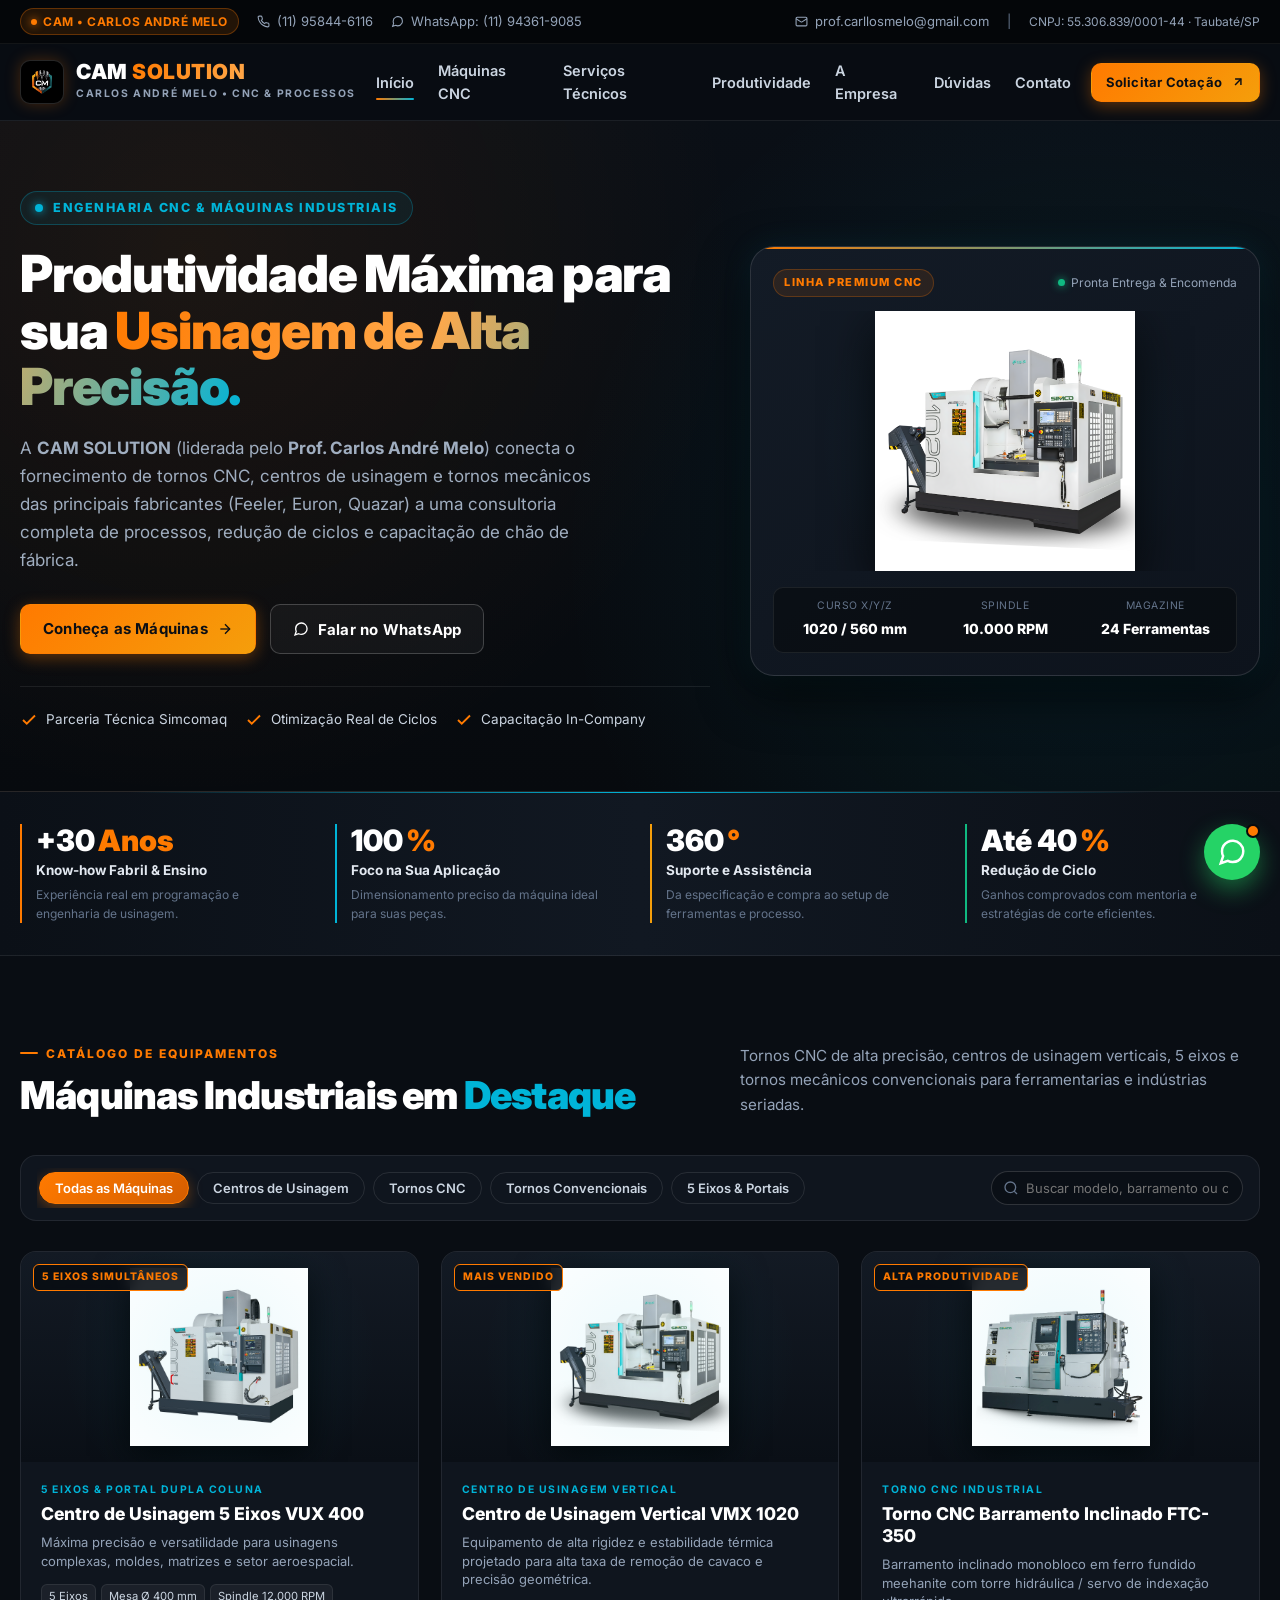
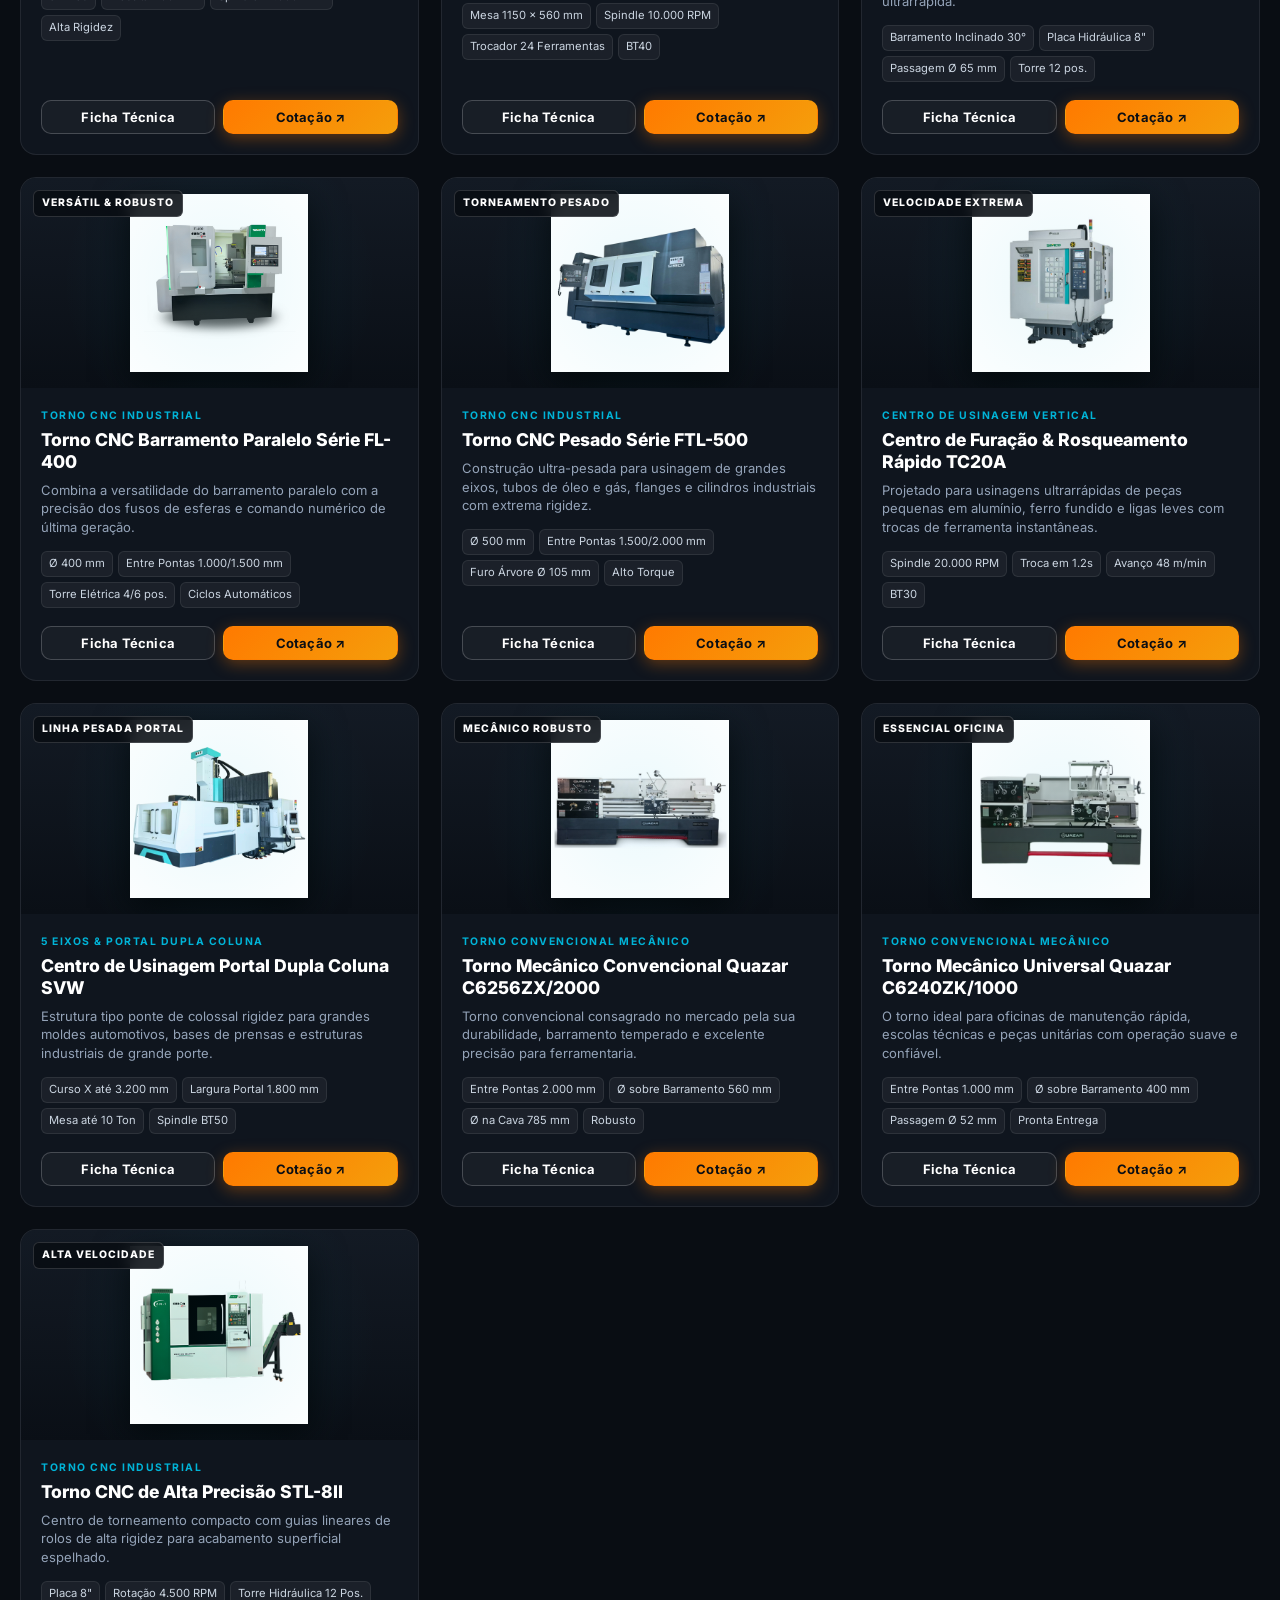
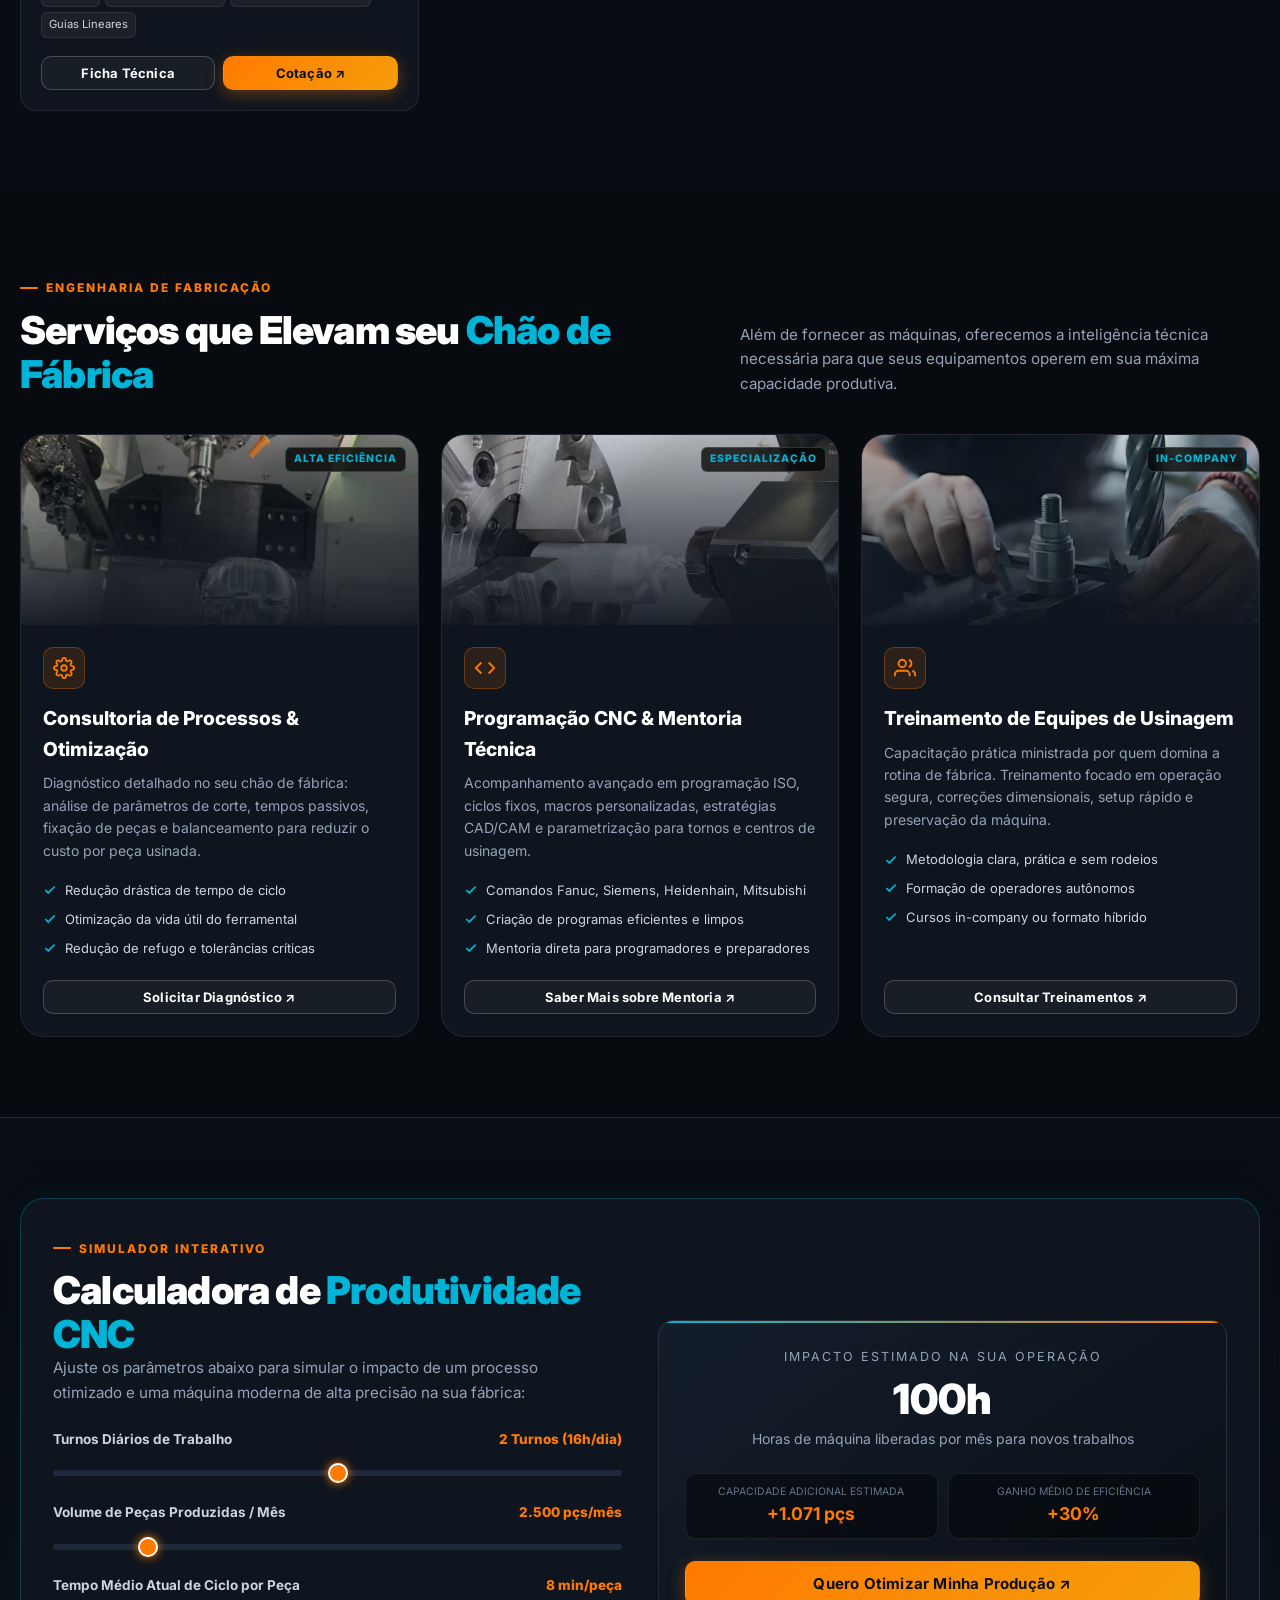
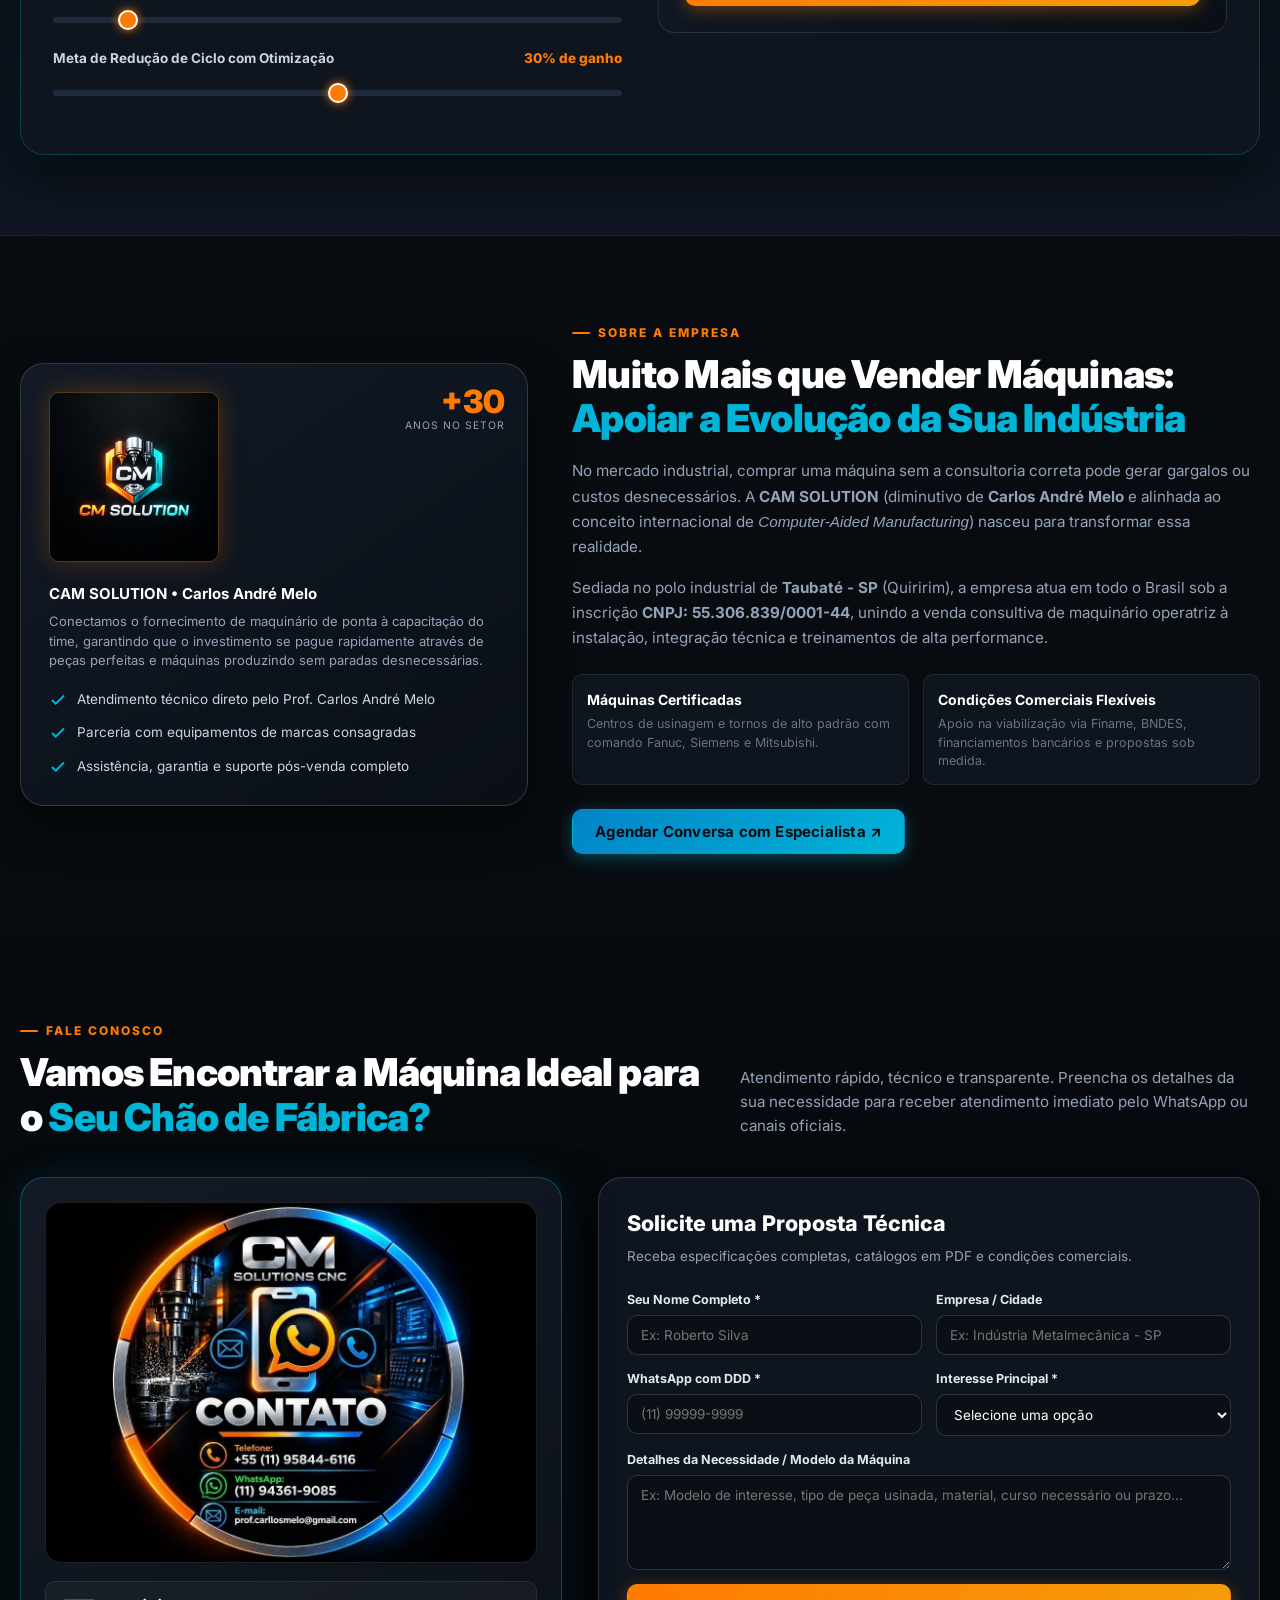
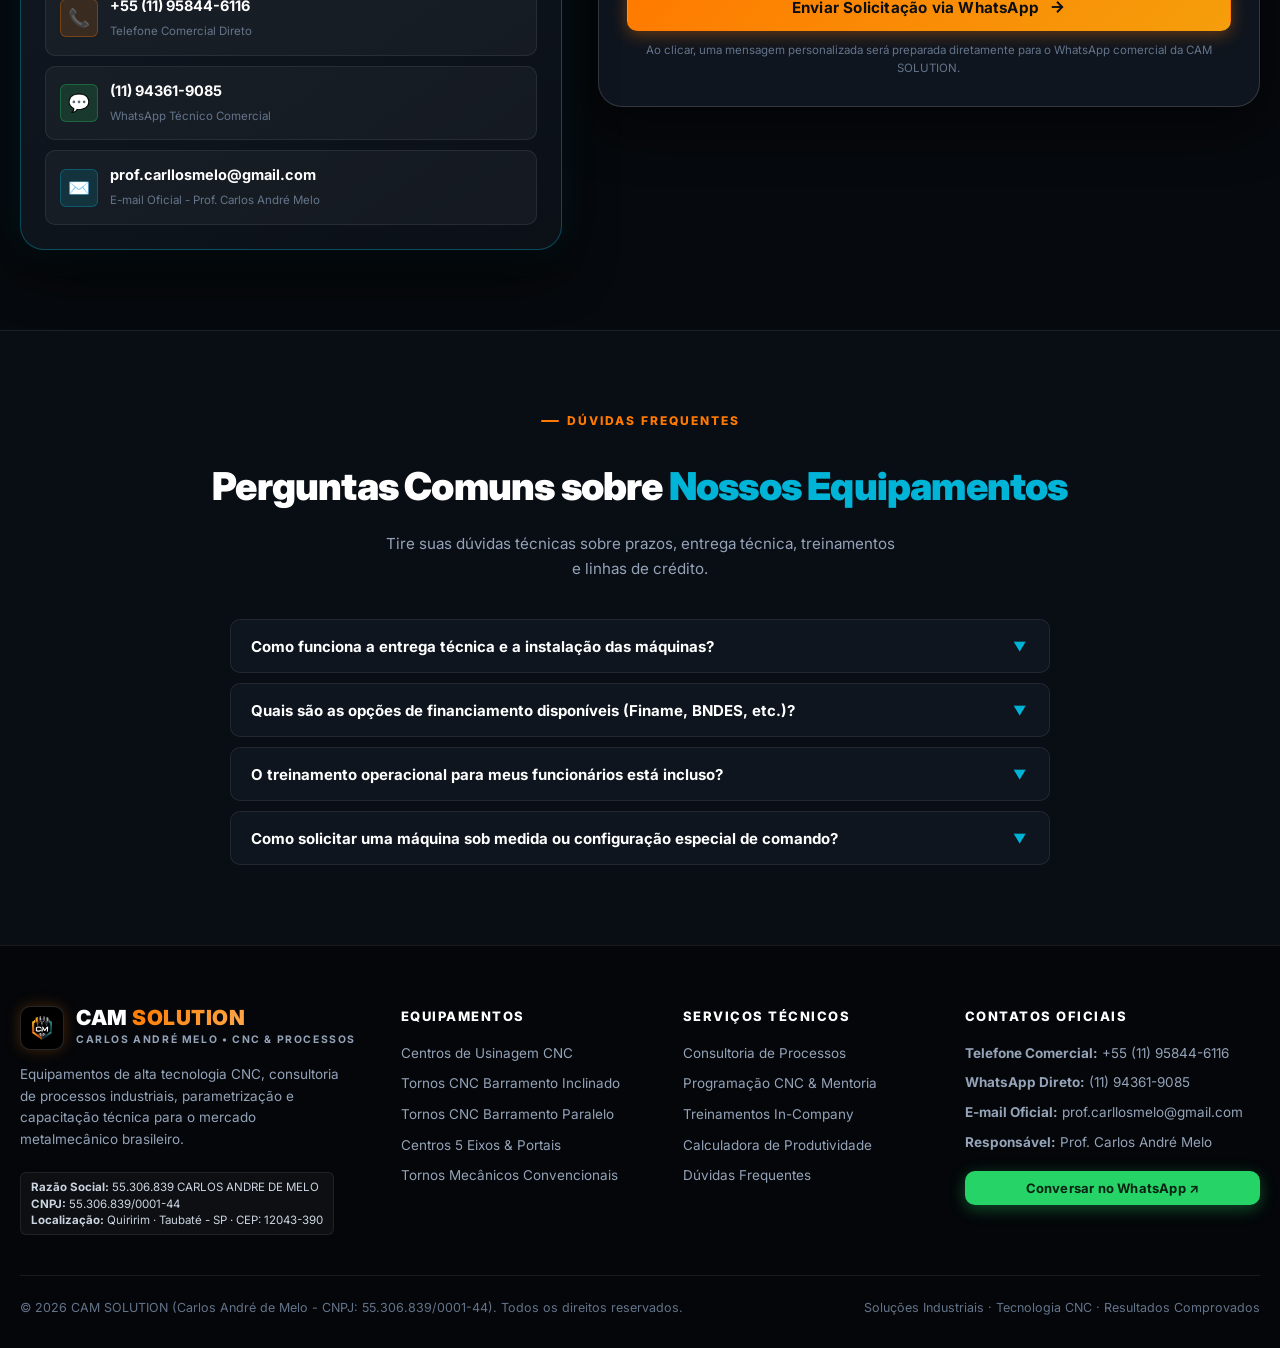
==== commit 37bf265e: "refactor: substitui comandos GSK por Mitsubishi em todo o site e catalogo de maquinas" ====
--- a/index.html
+++ b/index.html
@@ -331,7 +331,7 @@
               Acompanhamento avançado em programação ISO, ciclos fixos, macros personalizadas, estratégias CAD/CAM e parametrização para tornos e centros de usinagem.
             </p>
             <ul class="service-checklist">
-              <li><svg width="14" height="14" viewBox="0 0 24 24" fill="none" stroke="currentColor" stroke-width="3"><polyline points="20 6 9 17 4 12"/></svg> Comandos Fanuc, Siemens, Heidenhain, GSK</li>
+              <li><svg width="14" height="14" viewBox="0 0 24 24" fill="none" stroke="currentColor" stroke-width="3"><polyline points="20 6 9 17 4 12"/></svg> Comandos Fanuc, Siemens, Heidenhain, Mitsubishi</li>
               <li><svg width="14" height="14" viewBox="0 0 24 24" fill="none" stroke="currentColor" stroke-width="3"><polyline points="20 6 9 17 4 12"/></svg> Criação de programas eficientes e limpos</li>
               <li><svg width="14" height="14" viewBox="0 0 24 24" fill="none" stroke="currentColor" stroke-width="3"><polyline points="20 6 9 17 4 12"/></svg> Mentoria direta para programadores e preparadores</li>
             </ul>
@@ -484,7 +484,7 @@
         <div class="about-pillars">
           <div class="pillar-item">
             <strong>Máquinas Certificadas</strong>
-            <p>Centros de usinagem e tornos de alto padrão com comando Fanuc, Siemens e GSK.</p>
+            <p>Centros de usinagem e tornos de alto padrão com comando Fanuc, Siemens e Mitsubishi.</p>
           </div>
           <div class="pillar-item">
             <strong>Condições Comerciais Flexíveis</strong>
@@ -661,7 +661,7 @@
           </button>
           <div class="faq-answer">
             <p>
-              Entre em contato conosco detalhando o tamanho das peças, peso máximo, material e tolerâncias exigidas. Fazemos a análise do portfólio e especificamos o comando ideal (Fanuc, Siemens, GSK, Heidenhain), cone de árvore (BT40, BT50), opções de refrigeração pelo centro do eixo-árvore e transportadores de cavaco adequados.
+              Entre em contato conosco detalhando o tamanho das peças, peso máximo, material e tolerâncias exigidas. Fazemos a análise do portfólio e especificamos o comando ideal (Fanuc, Siemens, Mitsubishi, Heidenhain), cone de árvore (BT40, BT50), opções de refrigeração pelo centro do eixo-árvore e transportadores de cavaco adequados.
             </p>
           </div>
         </div>
